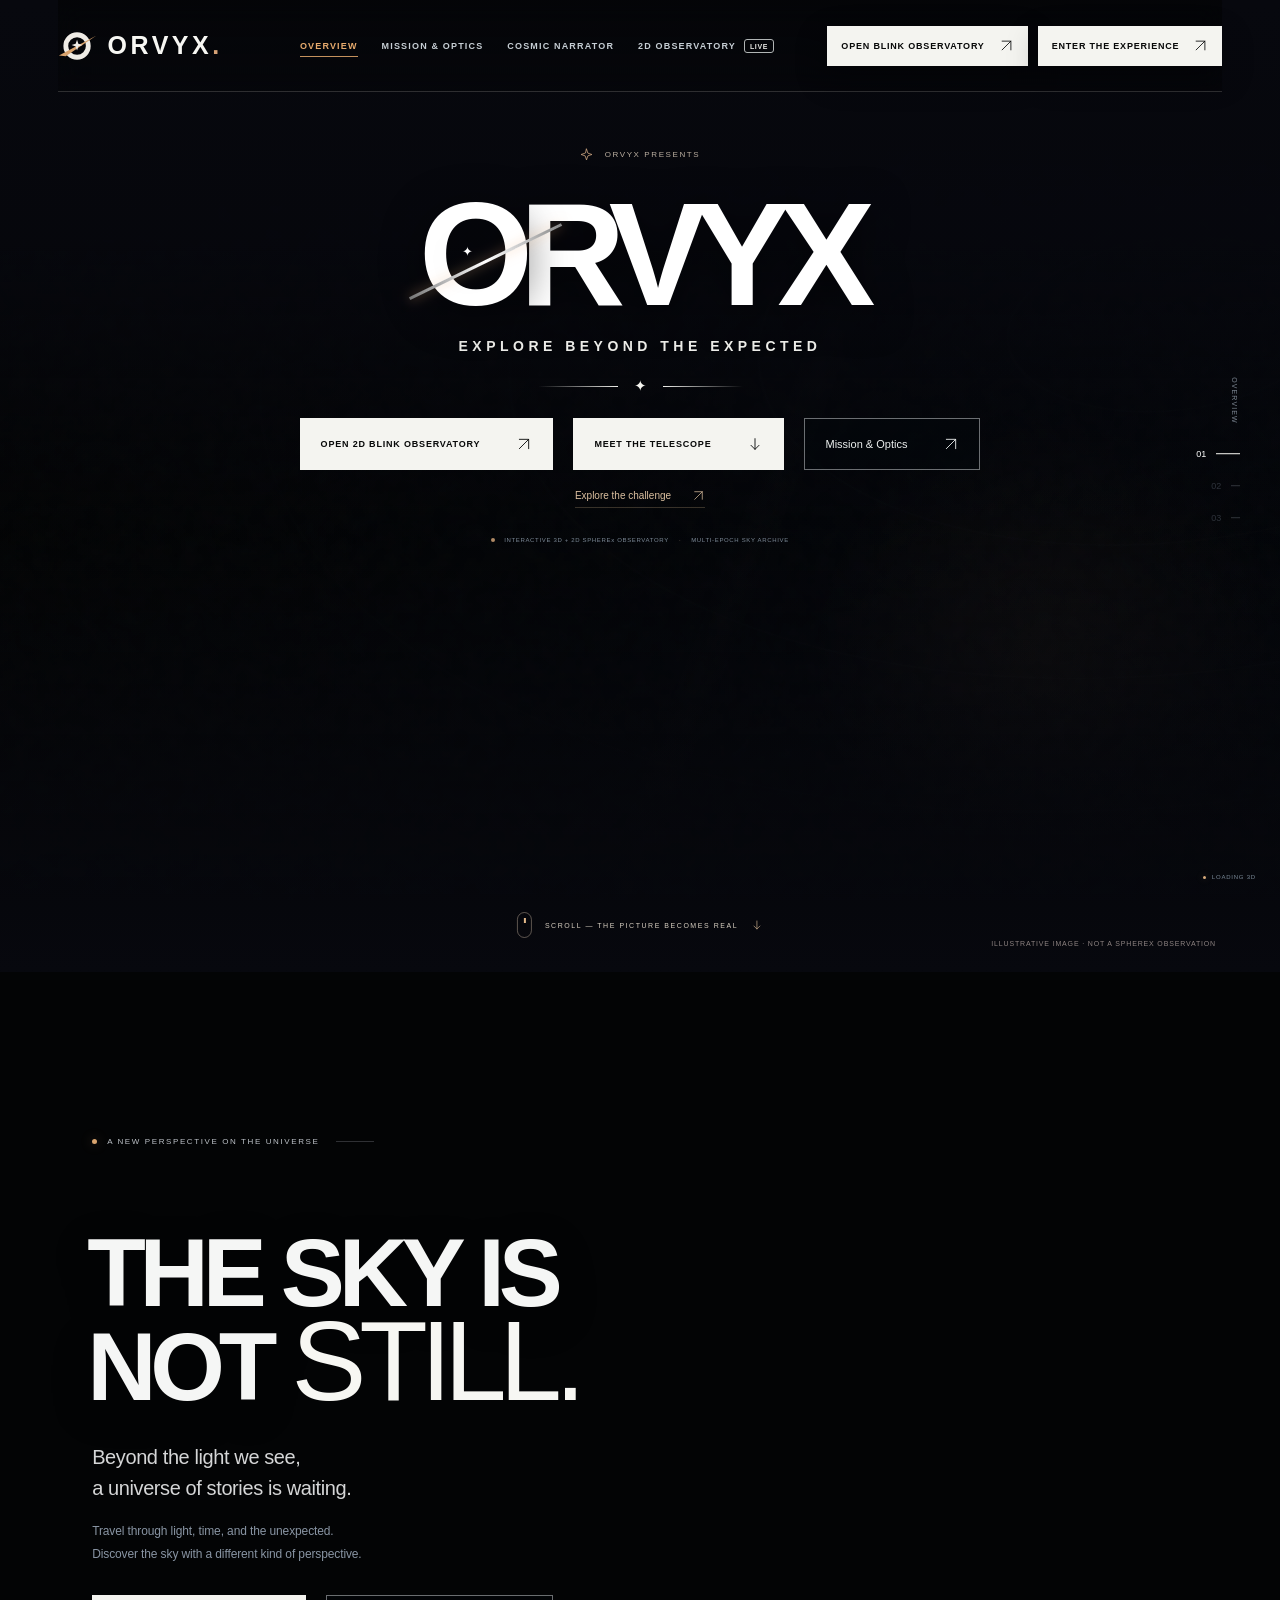
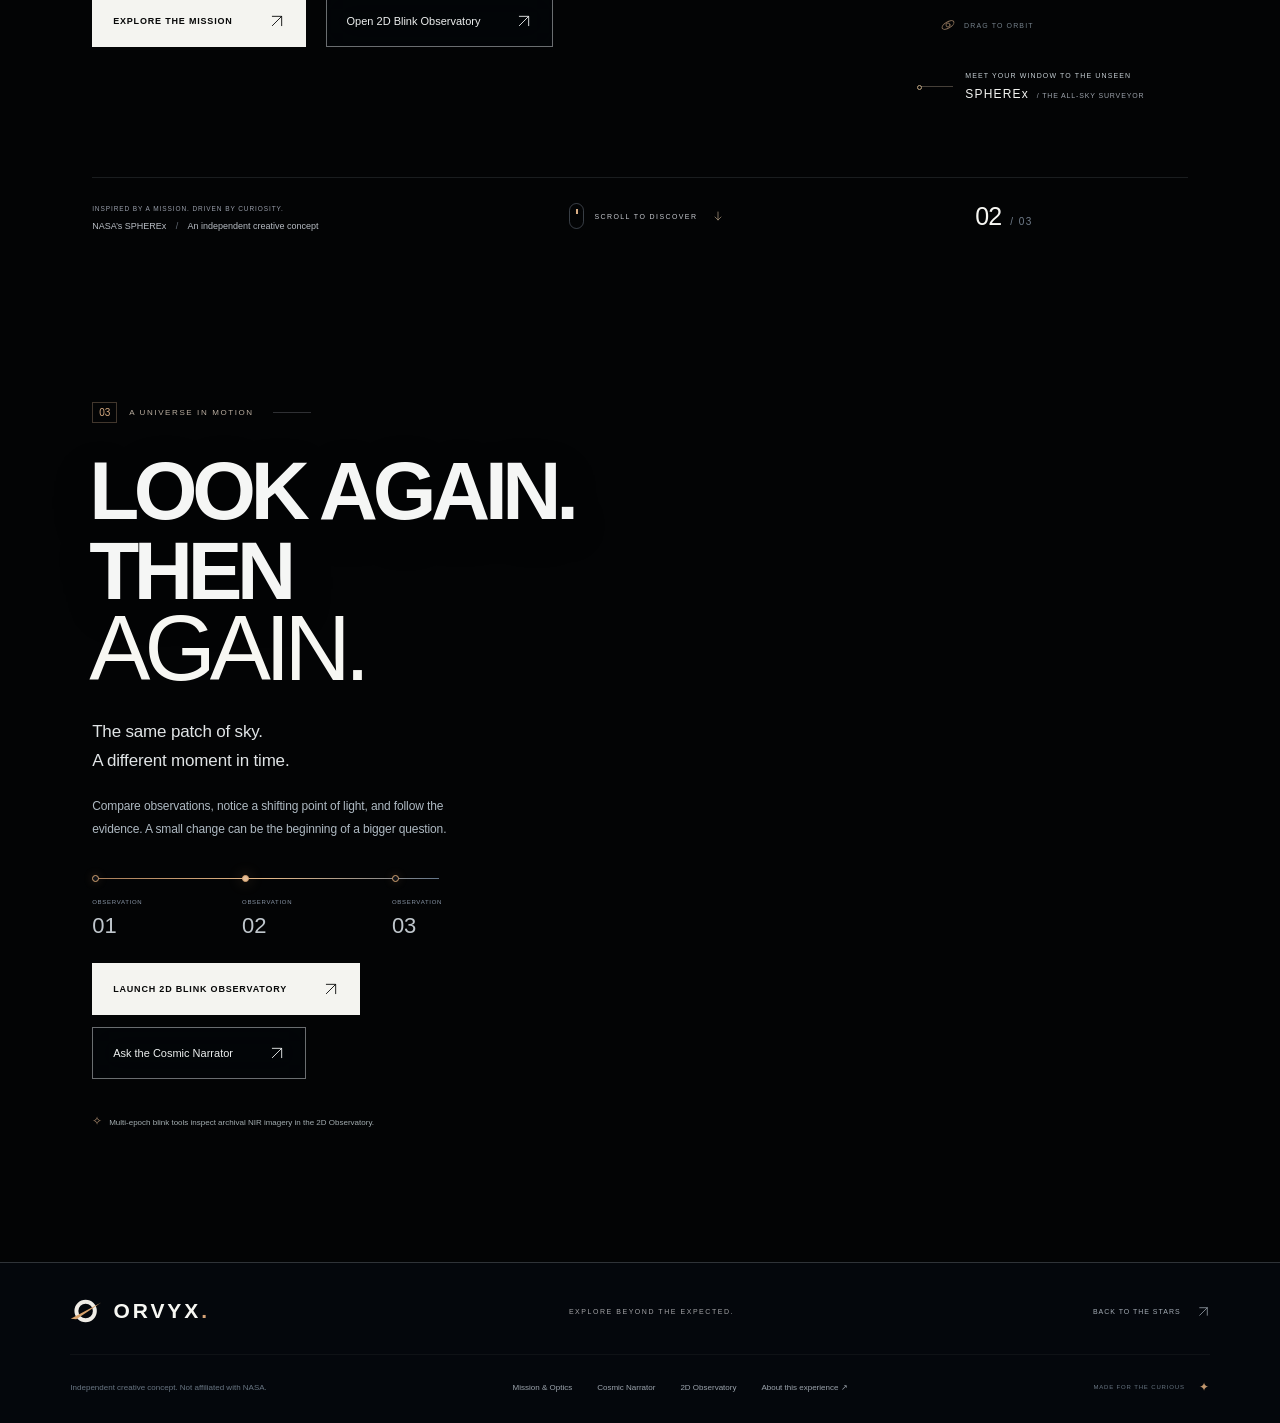
==== frontend/index.html @ e72b8c60 "chore(release): release v0.5.0 multi-page UI, clean telemetry polish, and docs" ====
<!DOCTYPE html>
<html lang="en">
<head>
  <meta charset="utf-8">
  <meta name="viewport" content="width=device-width,initial-scale=1">
  <meta name="theme-color" content="#05080d">
  <meta name="description" content="Explore the universe in near-infrared light with ORVYX, inspired by NASA's SPHEREx all-sky mission.">
  <title>ORVYX — Beyond the expected</title>
  <link rel="icon" href="assets/favicon.svg" type="image/svg+xml">
  <link rel="preload" href="assets/fonts/manrope.woff2" as="font" type="font/woff2" crossorigin>
  <link rel="preload" href="assets/fonts/instrument-serif-italic.woff2" as="font" type="font/woff2" crossorigin>
  <link rel="preload" href="assets/narrative-finale.webp" as="image">
  <link rel="preload" href="assets/orbital-noir.webp" as="image" media="(min-width:701px)">
  <link rel="preload" href="assets/orbital-noir-mobile.webp" as="image" media="(max-width:700px)">
  <link rel="stylesheet" href="style.css">
</head>
<body>
  <svg class="icon-library" xmlns="http://www.w3.org/2000/svg" aria-hidden="true"><defs>
    <symbol id="i-arrow" viewBox="0 0 24 24"><path d="M5 19 19 5M5 5h14v14"/></symbol>
    <symbol id="i-down" viewBox="0 0 24 24"><path d="M12 4v16m-6-6 6 6 6-6"/></symbol>
    <symbol id="i-spark" viewBox="0 0 24 24"><path d="m12 2 2.5 7.5L22 12l-7.5 2.5L12 22l-2.5-7.5L2 12l7.5-2.5Z"/></symbol>
    <symbol id="i-close" viewBox="0 0 24 24"><path d="m6 6 12 12M6 18 18 6"/></symbol>
    <symbol id="i-orbit" viewBox="0 0 24 24"><ellipse cx="12" cy="12" rx="10" ry="4.5" transform="rotate(-30 12 12)"/><circle cx="12" cy="12" r="3"/></symbol>
    <symbol id="i-menu" viewBox="0 0 24 24"><path d="M4 8h16M4 16h16"/></symbol>
  </defs></svg>
  <a class="skip-link" href="#main">Skip to content</a>
  <div class="scene-stage" aria-hidden="true"><canvas id="scene"></canvas><div class="safe-bloom" id="safeBloom"></div><div class="scene-shade"></div><div class="scene-grain"></div></div>
  <div class="reading-progress" aria-hidden="true"><span id="readingProgress"></span></div>

  <header class="site-header">
    <a href="index.html" class="brand" aria-label="ORVYX home"><svg class="brand-mark" width="39" height="32" viewBox="0 0 43 34" aria-hidden="true"><circle cx="21" cy="17" r="12.4" fill="none" stroke="currentColor" stroke-width="5.3"/><path d="M1 27.5 42 5.7 8.5 28.2Z" fill="#d9a36d"/><path d="m21 10 1.4 4.5L27 16l-4.6 1.5L21 22l-1.5-4.5L15 16l4.5-1.5Z" fill="currentColor"/></svg><span>ORVYX</span><span class="brand-period">.</span></a>
    <nav class="desktop-nav" aria-label="Main navigation">
      <a href="index.html" class="is-active" aria-current="page">Overview</a>
      <a href="mission.html">Mission &amp; Optics</a>
      <a href="narrator.html">Cosmic Narrator</a>
      <a href="explorer.html" id="navObservatoryLink">2D Observatory <span class="new-tag">LIVE</span></a>
    </nav>
    <div class="header-actions"><a class="header-launch" id="headerObservatoryBtn" href="explorer.html">Open Blink Observatory <svg class="icon"><use href="#i-arrow"/></svg></a><button class="header-launch" data-explorer>Enter the experience <svg class="icon"><use href="#i-arrow"/></svg></button><button class="menu-button icon-button" id="menuButton" aria-label="Open navigation" aria-expanded="false" aria-controls="mobileNav"><svg class="icon"><use href="#i-menu"/></svg></button></div>
  </header>
  <nav class="mobile-nav" id="mobileNav" aria-label="Mobile navigation" hidden>
    <a href="index.html" class="is-active" aria-current="page">Overview <span>01</span></a>
    <a href="mission.html">Mission &amp; Optics <span>02</span></a>
    <a href="narrator.html">Cosmic Narrator <span>03</span></a>
    <a href="explorer.html">2D Blink Observatory <span>04</span></a>
  </nav>

  <aside class="chapter-nav" aria-label="Page sections"><span class="rail-title">OVERVIEW</span><a href="#top" class="chapter active" data-chapter-target="0" aria-label="Section 1: ORVYX" aria-current="step"><span>01</span><i></i></a><a href="#telescope" class="chapter" data-chapter-target="1" aria-label="Section 2: The telescope"><span>02</span><i></i></a><a href="#compare" class="chapter" data-chapter-target="3" aria-label="Section 3: A universe in motion"><span>03</span><i></i></a></aside>

  <main id="main">
    <section class="story-section closing-section finale-section intro-section" id="top" data-scene="0" aria-labelledby="introTitle">
      <div class="finale-image" aria-hidden="true"></div>
      <div class="story-copy closing-copy finale-copy intro-copy">
        <div class="eyebrow"><svg class="icon"><use href="#i-spark"/></svg> ORVYX PRESENTS</div>
        <h2 id="introTitle" class="finale-logo"><span class="finale-o">O<span>✦</span></span>RVYX</h2>
        <p class="finale-tagline">EXPLORE BEYOND THE EXPECTED</p>
        <div class="finale-divider"><i></i><span>✦</span><i></i></div>
        <div class="closing-actions"><a class="button button-light" id="introObservatoryBtn" href="explorer.html">Open 2D Blink Observatory <svg class="icon"><use href="#i-arrow"/></svg></a><a class="button button-light" href="#telescope">Meet the telescope <svg class="icon"><use href="#i-down"/></svg></a><a class="button button-ghost" href="mission.html">Mission &amp; Optics <svg class="icon"><use href="#i-arrow"/></svg></a><a class="inline-link" href="https://www.spaceappschallenge.org/2026/challenges/planet-x-and-spherex/" target="_blank" rel="noopener">Explore the challenge <svg class="icon"><use href="#i-arrow"/></svg></a></div>
        <div class="concept-label"><i></i> INTERACTIVE 3D + 2D SPHEREx OBSERVATORY <span>·</span> MULTI-EPOCH SKY ARCHIVE</div>
      </div>
      <a class="intro-scroll" href="#telescope" aria-label="Scroll to transition into the 3D telescope"><span class="scroll-track"><i></i></span><span>SCROLL — THE PICTURE BECOMES REAL</span><svg class="icon"><use href="#i-down"/></svg></a>
      <div class="finale-credit">ILLUSTRATIVE IMAGE · NOT A SPHEREX OBSERVATION</div>
    </section>

    <section class="story-section hero" id="telescope" data-scene="1" aria-labelledby="heroTitle">
      <div class="hero-topline"><span class="status-dot"></span><span>A NEW PERSPECTIVE ON THE UNIVERSE</span><span class="eyebrow-line"></span></div>
      <div class="story-copy hero-copy">
        <h1 id="heroTitle">The sky is<br>not <em>still.</em></h1>
        <p class="hero-description">Beyond the light we see,<br class="desktop-break"> a universe of stories is waiting.</p>
        <p class="hero-support">Travel through light, time, and the unexpected.<br>Discover the sky with a different kind of perspective.</p>
        <div class="hero-actions"><a href="mission.html" class="button button-light">Explore the mission <svg class="icon"><use href="#i-arrow"/></svg></a><a href="explorer.html" class="button button-ghost" id="heroObservatoryBtn">Open 2D Blink Observatory <svg class="icon"><use href="#i-arrow"/></svg></a></div>
      </div>
      <div class="object-hitbox" id="objectInteraction" role="group" aria-label="Interactive 3D SPHEREx telescope. Drag to rotate."><button class="orbit-hint" id="orbitButton" aria-label="Rotate the telescope"><svg class="icon"><use href="#i-orbit"/></svg><span>DRAG TO ORBIT</span></button></div>
      <div class="object-caption"><span class="caption-tick"></span><div><span class="tiny-label">MEET YOUR WINDOW TO THE UNSEEN</span><strong>SPHEREx<span> / THE ALL-SKY SURVEYOR</span></strong></div></div>
      <div class="hero-bottom"><div class="mission-credit"><span class="tiny-label">INSPIRED BY A MISSION. DRIVEN BY CURIOSITY.</span><span>NASA’s SPHEREx <span class="credit-separator">/</span> An independent creative concept</span></div><a class="scroll-cue" href="#compare"><span class="scroll-track"><i></i></span><span>SCROLL TO DISCOVER</span><svg class="icon"><use href="#i-down"/></svg></a><span class="hero-index"><b>02</b><span>/ 03</span></span></div>
    </section>

    <section class="story-section compare-section" id="compare" data-scene="3" aria-labelledby="compareTitle">
      <div class="story-copy reveal"><div class="eyebrow"><span class="section-number">03</span> A UNIVERSE IN MOTION <span class="eyebrow-line"></span></div><h2 id="compareTitle">Look again.<br>Then <em>again.</em></h2><p>The same patch of sky.<br>A different moment in time.</p><p class="secondary-copy">Compare observations, notice a shifting point of light, and follow the evidence. A small change can be the beginning of a bigger question.</p><div class="observation-timeline"><span class="timeline-track"></span><div><i></i><span>OBSERVATION</span><strong>01</strong></div><div><i></i><span>OBSERVATION</span><strong>02</strong></div><div><i></i><span>OBSERVATION</span><strong>03</strong></div></div><div class="subpage-actions"><a href="explorer.html" class="button button-light" id="compareObservatoryBtn">Launch 2D Blink Observatory <svg class="icon"><use href="#i-arrow"/></svg></a><a href="narrator.html" class="button button-ghost">Ask the Cosmic Narrator <svg class="icon"><use href="#i-arrow"/></svg></a></div><div class="science-note"><span>✧</span> Multi-epoch blink tools inspect archival NIR imagery in the 2D Observatory.</div></div>
    </section>
  </main>

  <footer class="site-footer"><div class="footer-top"><a class="brand" href="index.html" aria-label="ORVYX home"><svg class="brand-mark" width="39" height="32" viewBox="0 0 43 34" aria-hidden="true"><circle cx="21" cy="17" r="12.4" fill="none" stroke="currentColor" stroke-width="5.3"/><path d="M1 27.5 42 5.7 8.5 28.2Z" fill="#d9a36d"/></svg><span>ORVYX</span><span class="brand-period">.</span></a><span class="footer-tagline">EXPLORE BEYOND THE EXPECTED.</span><a class="back-top" href="#top">BACK TO THE STARS <svg class="icon"><use href="#i-arrow"/></svg></a></div><div class="footer-bottom"><span>Independent creative concept. Not affiliated with NASA.</span><div><a href="mission.html">Mission &amp; Optics</a><a href="narrator.html">Cosmic Narrator</a><a href="explorer.html">2D Observatory</a><button id="creditsButton">About this experience ↗</button></div><span>MADE FOR THE CURIOUS <span class="footer-star">✦</span></span></div></footer>

  <div class="visual-dock" id="visualDock"><span class="realtime-status"><i></i><span id="renderStatus">LOADING 3D</span></span></div>

  <dialog id="explorerDialog" class="experience-dialog"><button class="dialog-close icon-button" data-close-dialog aria-label="Close dialog"><svg class="icon"><use href="#i-close"/></svg></button><div class="dialog-orbit" aria-hidden="true"><svg class="icon"><use href="#i-orbit"/></svg></div><div class="eyebrow">LIVE SCIENTIFIC OBSERVATORY</div><h2>The next<br><em>perspective.</em></h2><p>Launch the ORVYX 2D SPHEREx Blink Observatory to inspect all five NASA challenge targets, stretch WiseView asinh radiometry, compare multi-epoch dipole difference frames, and query the Cosmic Narrator.</p><div class="dialog-note"><i></i> Interactive 2D SPHEREx Blink Workspace ready.</div><a class="button button-light" href="explorer.html">Open 2D Blink Observatory <svg class="icon"><use href="#i-arrow"/></svg></a><p><a class="inline-link" href="mission.html">Explore Mission &amp; Optics <svg class="icon"><use href="#i-arrow"/></svg></a></p><p><a class="inline-link" href="https://www.spaceappschallenge.org/2026/challenges/planet-x-and-spherex/" target="_blank" rel="noopener">Read the official challenge ↗</a></p></dialog>
  <dialog id="creditsDialog" class="experience-dialog credits-dialog"><button class="dialog-close icon-button" data-close-dialog aria-label="Close dialog"><svg class="icon"><use href="#i-close"/></svg></button><div class="eyebrow">BEHIND THE EXPERIENCE</div><h2>Wonder, with<br><em>perspective.</em></h2><p>A real-time Three.js scene using the supplied artistic SPHEREx model, physically based materials, soft contact shading, and a calibrated optical color grade.</p><p>The star field, planets, light ribbons, and narrator sculpture are illustrative. They are not scientific observations. The model is not an official NASA engineering asset.</p><a class="inline-link" href="https://irsa.ipac.caltech.edu/Missions/spherex.html" target="_blank" rel="noopener">Explore the actual mission <svg class="icon"><use href="#i-arrow"/></svg></a></dialog>
  <div class="sr-only" id="announcer" role="status" aria-live="polite"></div>
  <script type="importmap">{"imports":{"three":"./three.module.js","three/addons/":"./addons/"}}</script>
  <script src="app.js" defer></script>
  <script type="module" src="scene.js"></script>
</body>
</html>
---- frontend/style.css ----
@font-face{font-family:Manrope;src:url('assets/fonts/manrope.woff2') format('woff2');font-weight:400;font-style:normal;font-display:swap}@font-face{font-family:Manrope;src:url('assets/fonts/manrope-semibold.woff2') format('woff2');font-weight:600;font-style:normal;font-display:swap}@font-face{font-family:Manrope;src:url('assets/fonts/manrope-bold.woff2') format('woff2');font-weight:800;font-style:normal;font-display:swap}@font-face{font-family:'DM Sans';src:url('assets/fonts/dm-sans.woff2') format('woff2');font-weight:400;font-display:swap}@font-face{font-family:'DM Sans';src:url('assets/fonts/dm-sans-medium.woff2') format('woff2');font-weight:500 700;font-display:swap}@font-face{font-family:'Instrument Serif';src:url('assets/fonts/instrument-serif-italic.woff2') format('woff2');font-weight:400;font-style:italic;font-display:swap}
:root{color-scheme:dark;--paper:#f0eee8;--muted:#a6abb5;--dim:#727c8a;--accent:#dfac79;--line:rgba(225,231,243,.14);--page-padding:7.2%;--scene-progress:0;--grain-opacity:.025}*{box-sizing:border-box}html{scroll-behavior:smooth;scroll-padding-top:25px}body{margin:0;background:#05080d;color:var(--paper);font-family:'DM Sans',sans-serif;font-size:15px;-webkit-font-smoothing:antialiased;overflow-x:hidden}button,a,input,select{-webkit-tap-highlight-color:transparent}a{color:inherit;text-decoration:none}button{font:inherit;color:inherit;cursor:pointer}button,input,select{font-family:inherit}button{border-radius:0}button:disabled{cursor:default}button:focus-visible,a:focus-visible,input:focus-visible,select:focus-visible{outline:2px solid var(--accent);outline-offset:5px}::selection{background:#8d624c;color:#fff}button:active{transform:translateY(1px)}[hidden]{display:none!important}.icon-library{position:absolute;width:0;height:0;overflow:hidden}.icon{width:19px;height:19px;fill:none;stroke:currentColor;stroke-width:1.35;stroke-linecap:round;stroke-linejoin:round;flex-shrink:0}.sr-only{position:absolute!important;width:1px;height:1px;padding:0;margin:-1px;overflow:hidden;clip:rect(0,0,0,0);white-space:nowrap;border:0}.skip-link{position:fixed;top:-70px;left:24px;padding:12px 18px;background:var(--paper);color:#080b10;z-index:100}.skip-link:focus{top:15px}.icon-button{display:grid;place-items:center;width:34px;height:34px;border:0;background:transparent;color:#bbc0c9;transition:color .2s,background .2s}.icon-button:hover{color:var(--paper);background:#ffffff0a}
/* The entire world is real-time 3D; finishing lives in the WebGL pipeline. */
.scene-stage{position:fixed;inset:0;z-index:0;background:#05080d url('assets/deep-field.webp') center/cover no-repeat;pointer-events:none;overflow:hidden}.scene-stage canvas{display:block;width:100%;height:100%;opacity:0;transition:opacity 1s}.scene-ready .scene-stage canvas{opacity:1}.scene-shade{position:absolute;inset:0;background:linear-gradient(90deg,rgba(4,7,12,.89),rgba(4,7,12,.53) 32%,rgba(4,7,12,.04) 57%,transparent 78%),linear-gradient(0deg,rgba(4,7,12,.66),transparent 19%,transparent 80%,rgba(4,7,12,.36));pointer-events:none;opacity:calc(1 - var(--scene-progress)*.04)}.scene-grain{position:absolute;inset:-100%;opacity:var(--grain-opacity);background-image:url("data:image/svg+xml,%3Csvg viewBox='0 0 180 180' xmlns='http://www.w3.org/2000/svg'%3E%3Cfilter id='noise'%3E%3CfeTurbulence type='fractalNoise' baseFrequency='.9' numOctaves='3' stitchTiles='stitch'/%3E%3C/filter%3E%3Cpath fill='%23fff' filter='url(%23noise)' opacity='.8' d='M0 0h180v180H0z'/%3E%3C/svg%3E");pointer-events:none}.scene-ready .scene-grain{opacity:0}.reading-progress{position:fixed;top:0;left:0;width:100%;height:2px;z-index:40;background:transparent;pointer-events:none}.reading-progress span{height:100%;width:100%;display:block;transform:scaleX(0);transform-origin:left;background:linear-gradient(90deg,#9f6b49,#e5b47c);transition:transform .1s linear}
.site-header{position:absolute;top:0;left:4.5%;right:4.5%;height:104px;z-index:12;display:flex;align-items:center;justify-content:space-between;border-bottom:1px solid var(--line)}.brand{display:inline-flex;align-items:center;font:800 25px Manrope,sans-serif;letter-spacing:.11em;gap:11px}.brand-mark{color:#efece6;flex-shrink:0}.brand-period{color:#d6a276;margin-left:-11px}.desktop-nav{display:flex;align-items:center;gap:34px;margin-left:42px}.desktop-nav>a{font-size:11px;color:#babfc7;transition:color .2s;display:flex;align-items:center;gap:8px}.desktop-nav>a:hover{color:var(--paper)}.new-tag{font-size:7px;letter-spacing:.09em;padding:3px 5px 2px;color:#d7b38c;border:1px solid #d7b38c42;border-radius:3px}.header-actions{display:flex;align-items:center;gap:15px}.header-launch{height:40px;background:#b7bfd105;border:1px solid #e0e2eb45;padding:0 15px;display:flex;align-items:center;gap:27px;font-size:10px;color:#e0e2e4;transition:background .2s,border-color .2s}.header-launch .icon{width:15px;height:15px}.header-launch:hover{background:#ffffff0e;border-color:#dfac7977}.menu-button{display:none}.mobile-nav{position:absolute;z-index:11;top:85px;left:5%;right:5%;background:#0a101af8;backdrop-filter:blur(24px);padding:18px 24px;border:1px solid var(--line)}.mobile-nav>a{display:flex;justify-content:space-between;padding:19px 0;font-size:15px;border-bottom:1px solid var(--line)}.mobile-nav>a:last-child{border:0}.mobile-nav>a>span{color:#a67c5a;font-size:10px}
.chapter-nav{position:fixed;z-index:9;top:50%;right:3.1%;transform:translateY(-50%);display:flex;align-items:flex-end;flex-direction:column;gap:22px}.rail-title{writing-mode:vertical-rl;font-size:7px;letter-spacing:.24em;color:#7d8793;margin-right:2px;margin-bottom:3px}.chapter{display:flex;align-items:center;gap:10px;font:400 9px Manrope,sans-serif;color:#8390a154;transition:color .3s}.chapter>i{display:block;width:9px;height:1px;background:#a5acb949;transition:width .4s,background .4s}.chapter.active{color:#ead4bc}.chapter.active>i{width:24px;background:#e0ad7d;box-shadow:0 0 10px #dfa46d33}.chapter:hover{color:#f2e8dc}.chapter:hover>i{background:#e0ad7d}
main,.site-footer{position:relative;z-index:1}main{pointer-events:none}.story-section{min-height:110svh;padding:120px var(--page-padding);display:flex;align-items:center;position:relative;pointer-events:none;isolation:isolate}.story-copy{position:relative;width:min(490px,44%);z-index:2;pointer-events:auto}.hero{min-height:100svh;padding-top:170px;padding-bottom:158px;align-items:center}.hero-copy{width:min(640px,50%);padding-top:17px}.hero-topline{position:absolute;top:calc(104px + 6.8vh);left:var(--page-padding);display:flex;align-items:center;gap:10px;font-size:8px;letter-spacing:.2em;color:#bdc2c8}.status-dot{height:5px;width:5px;background:#d9a46e;border-radius:50%;box-shadow:0 0 12px #dfa67866}.eyebrow-line{width:38px;height:1px;background:#a2a7b147;display:inline-block;margin-left:7px}.hero h1{font:400 clamp(86px,8.7vw,136px)/.99 Manrope,sans-serif;letter-spacing:-.075em;margin:0 0 28px -5px;color:#f1f0ed;font-feature-settings:'ss01' on}.hero h1 em{font-size:1.17em;line-height:.72;letter-spacing:-.04em;padding-right:8px}em{font-family:'Instrument Serif',Georgia,serif;font-weight:400;color:#debf9d;letter-spacing:-.035em}.hero-description{font-size:20px;line-height:1.55;color:#d5d6d7;letter-spacing:-.02em;margin:0 0 16px}.hero-support{font-size:12px;line-height:1.85;color:#8995a4;margin:0}.hero-actions{display:flex;align-items:center;gap:26px;margin-top:30px}.button{min-height:52px;display:inline-flex;align-items:center;justify-content:space-between;gap:36px;padding:0 20px;border:1px solid transparent;font-size:11px;font-weight:500;transition:background .25s,border-color .25s,box-shadow .25s;white-space:nowrap}.button-light{background:#e9e6de;color:#131822;border-color:#e9e6de}.button-light:hover{background:#f7d2aa;border-color:#f7d2aa;box-shadow:0 5px 30px #b8744030}.button .icon{width:16px;height:16px}.text-button{display:inline-flex;align-items:center;gap:9px;font-size:10px;color:#abb2bc;background:transparent;border:0;padding:7px 0}.text-button:hover{color:#efcfac}.mini-orbit{width:27px;height:27px;display:grid;place-items:center;border:1px solid #adb8cc40;border-radius:50%}.mini-orbit .icon{width:12px;height:12px}.object-hitbox{position:absolute;top:22%;left:53%;right:10%;height:50%;pointer-events:auto;cursor:grab;touch-action:pan-y;z-index:1}.object-hitbox.dragging{cursor:grabbing}.orbit-hint{position:absolute;bottom:-21px;right:25%;display:flex;gap:8px;align-items:center;justify-content:center;border:0;background:none;color:#9cabb8;font-size:7px;letter-spacing:.16em;opacity:.75;transition:opacity .2s;padding:8px 0}.orbit-hint .icon{width:16px;height:16px;color:#c09c7b}.object-hitbox:hover .orbit-hint{opacity:1}.object-caption{position:absolute;right:10.6%;bottom:19%;display:flex;gap:12px;align-items:center;pointer-events:none}.caption-tick{width:32px;height:1px;background:#ad9c8866;position:relative}.caption-tick:before{content:'';position:absolute;width:3px;height:3px;border:1px solid #c0a784;border-radius:50%;left:-4px;top:-1px}.object-caption>div{display:flex;flex-direction:column;gap:8px}.tiny-label{font-size:7px;letter-spacing:.17em;color:#a9adb2}.object-caption strong{font:400 12px Manrope,sans-serif;letter-spacing:.1em;color:#e7dfd3}.object-caption strong>span{font:400 7px 'DM Sans',sans-serif;letter-spacing:.12em;color:#9da3ac;margin-left:5px}.hero-bottom{position:absolute;bottom:41px;left:var(--page-padding);right:var(--page-padding);display:flex;align-items:flex-end;justify-content:space-between;border-top:1px solid #c0cad520;padding-top:24px;gap:24px;pointer-events:auto}.mission-credit{display:flex;flex-direction:column;gap:9px}.mission-credit>.tiny-label{font-size:6.5px;letter-spacing:.14em;color:#989eaa}.mission-credit>span:last-child{font-size:9px;color:#b7bcc3}.credit-separator{color:#656c76;margin:0 7px}.scroll-cue{display:flex;align-items:center;gap:10px;font-size:7px;letter-spacing:.2em;color:#c6c9cf;padding-bottom:2px}.scroll-cue>.icon{width:12px;height:12px;margin-left:5px;color:#b9a489}.scroll-track{height:26px;width:15px;border:1px solid #7e8a9a70;border-radius:10px;display:flex;justify-content:center;padding-top:5px}.scroll-track>i{width:2px;height:5px;background:#d8ad84;animation:scrollMark 2s ease-in-out infinite}.hero-index{display:flex;align-items:baseline;gap:9px}.hero-index>b{font:400 25px Manrope,sans-serif;letter-spacing:-.04em}.hero-index>span{font-size:10px;color:#727e8c;letter-spacing:.15em}
@keyframes scrollMark{0%{transform:translateY(0);opacity:0}25%{opacity:1}80%{transform:translateY(8px);opacity:0}100%{opacity:0}}.eyebrow{display:flex;align-items:center;gap:12px;font-size:8px;letter-spacing:.18em;color:#baaea0}.section-number{color:#d6aa80;font:400 10px Manrope,sans-serif;letter-spacing:0;border:1px solid #c1a07f55;padding:4px 6px}.story-section h2{font:400 clamp(58px,6.4vw,96px)/1.04 Manrope,sans-serif;letter-spacing:-.07em;margin:28px 0 26px -3px}.story-section h2 em{font-size:1.12em;line-height:.8;letter-spacing:-.035em}.story-copy>p{font-size:17px;line-height:1.7;color:#d3d5d8;max-width:410px;letter-spacing:-.01em;margin:0}.story-copy>p.secondary-copy{font-size:12px;line-height:1.9;color:#94a0ad;margin-top:19px;max-width:365px}.mission-stats{display:flex;gap:50px;margin:37px 0 28px;padding:0}.mission-stats>div{display:flex;flex-direction:column;gap:7px;padding-left:15px;border-left:1px solid #d3a87a7a}.mission-stats strong{font:400 34px Manrope,sans-serif;letter-spacing:-.04em}.mission-stats strong>span{font-size:18px;color:#6e7783;margin-left:9px}.mission-stats strong>small{font-size:14px;letter-spacing:0;color:#bfc2c5}.mission-stats>div>span{font-size:7px;letter-spacing:.14em;color:#8a98a7}.inline-link{font-size:10px;display:inline-flex;align-items:center;gap:21px;color:#dcc0a0;padding:5px 0;border-bottom:1px solid #a38a6d55;transition:color .2s,border-color .2s}.inline-link .icon{width:13px;height:13px}.inline-link:hover{color:#ffe0bb;border-color:#d6b38e}.science-note{font-size:8px;line-height:1.7;color:#788694;display:flex;align-items:baseline;gap:7px;max-width:350px;margin-top:32px}.science-note>span{font-size:12px;color:#b19173;flex-shrink:0}.copy-right{margin-left:auto;margin-right:3%;width:min(465px,41%)}.light-section .story-copy:before{content:'';position:absolute;inset:-90px -60px;background:radial-gradient(ellipse,#050910b5,transparent 70%);z-index:-1}.spectrum{margin-top:35px;max-width:355px}.spectrum-labels{display:flex;justify-content:space-between;color:#c0b5b3;font-size:7px;letter-spacing:.15em}.spectrum-bar{height:3px;margin:15px 0 12px;background:linear-gradient(90deg,#496cc0,#8a7fc2,#b58aa8,#df9f73);box-shadow:0 0 18px #d29a8335;position:relative}.spectrum-bar:after{content:'';position:absolute;left:42%;top:-5px;height:13px;width:1px;background:#e9dfd96b}.spectrum-bar>i{width:5px;height:5px;border-radius:50%;background:#e9b991;position:absolute;right:0;top:-1px;box-shadow:0 0 14px #e5b67a88}.spectrum-markers{display:flex;justify-content:space-between;color:#6f7d8b;font-size:6px;letter-spacing:.1em;gap:10px}.spectrum-markers>span:last-child{display:flex;align-items:center;gap:7px}.spectrum-markers .icon{width:9px;height:9px}.observation-timeline{position:relative;max-width:350px;display:flex;justify-content:space-between;gap:20px;margin-top:35px}.timeline-track{position:absolute;left:3px;right:3px;height:1px;top:3px;background:linear-gradient(90deg,#a67c58,#e4b888,#64768a)}.observation-timeline>div{display:flex;flex-direction:column;gap:8px;position:relative}.observation-timeline i{display:block;width:7px;height:7px;border-radius:50%;border:1px solid #d5a471;background:#111419;margin-bottom:9px;box-shadow:0 0 10px #e7ae7338}.observation-timeline>div:nth-child(3)>i{background:#e4be98;box-shadow:0 0 14px #e7ae7360}.observation-timeline>div>span{font-size:6px;letter-spacing:.12em;color:#8a97a8}.observation-timeline strong{font:400 22px Manrope,sans-serif;color:#bfc6cc}.narrator-values{display:flex;gap:26px;margin:25px 0 27px}.narrator-values>span{display:flex;align-items:center;gap:7px;color:#a6a5ac;font-size:7px;letter-spacing:.14em}.narrator-values i{width:4px;height:4px;background:#cca785;border-radius:50%;box-shadow:0 0 11px #dfac7766}.button-outline{background:#c7b1a205;border-color:#c7b1a242;color:#d4c3af;min-height:48px;gap:40px}.button-outline:hover{background:#c7b1a213;border-color:#d9aa7f80}.narrator-demo{padding:21px 23px;margin-top:20px;max-width:400px;background:linear-gradient(140deg,#19202bdf,#151522ee);border:1px solid #b9b2ab38;box-shadow:0 15px 45px #0003;backdrop-filter:blur(20px)}.demo-label{font-size:8px;letter-spacing:.13em;color:#d1bda7;display:flex;align-items:center;gap:8px}.demo-label .icon{width:13px;height:13px}.demo-label>span{margin-left:auto;color:#8d98a5;font-size:6px;border:1px solid #9eacbc40;padding:3px 5px}.narrator-demo>p{font:italic 22px/1.4 'Instrument Serif',Georgia,serif;color:#e2d9cf;margin:15px 0}.narrator-demo>.inline-link{font-size:9px}.narrator-demo>small{display:block;font-size:7px;color:#858d9b;line-height:1.6;margin-top:14px}.narrator-section.demo-open{min-height:125svh}.narrator-section .science-note{max-width:360px}.closing-section{min-height:108svh;justify-content:center;text-align:center;overflow:hidden}.closing-copy{width:min(760px,85%);padding-top:110px}.closing-copy>.eyebrow{justify-content:center;font-size:8px}.closing-copy>.eyebrow .icon{width:13px;height:13px;color:#deb48c}.closing-copy>h2{font-size:clamp(72px,7.5vw,112px);margin-top:30px;margin-bottom:28px}.closing-copy>p{margin:0 auto;color:#bdc4cc;font-size:16px;line-height:1.8}.closing-actions{margin-top:33px;display:flex;align-items:center;justify-content:center;gap:26px}.closing-actions>.inline-link{font-size:10px}.concept-label{display:flex;justify-content:center;align-items:center;gap:9px;color:#7e8b99;font-size:6px;letter-spacing:.11em;margin-top:29px}.concept-label>i{width:4px;height:4px;background:#b08a65;border-radius:50%}.concept-label>span{color:#80715d;margin:0 1px}.closing-halo{position:absolute;width:760px;height:760px;border-radius:50%;border:1px solid #c4a27912;left:50%;top:51%;transform:translate(-50%,-50%);pointer-events:none}.closing-halo:before,.closing-halo:after{content:'';position:absolute;inset:27px;border:1px solid #c4a27908;border-radius:50%}.closing-halo:after{inset:65px;border-color:#c4a2790b}
.site-footer{padding:35px 5.5% 29px;background:#05080ded;border-top:1px solid var(--line)}.footer-top{display:flex;justify-content:space-between;align-items:center;gap:30px;border-bottom:1px solid #ffffff0b;padding-bottom:30px}.site-footer .brand{font-size:21px}.site-footer .brand-mark{width:32px;height:26px}.footer-tagline{font-size:7px;letter-spacing:.22em;color:#a3a3a6}.back-top{display:flex;align-items:center;gap:16px;font-size:7px;letter-spacing:.14em;color:#a4acb5}.back-top .icon{width:13px;height:13px}.footer-bottom{display:flex;align-items:center;justify-content:space-between;gap:20px;margin-top:25px;color:#687582;font-size:8px}.footer-bottom>div{display:flex;align-items:center;gap:25px;color:#9ca4ad}.footer-bottom button{background:none;padding:0;border:0;font-size:8px;color:inherit}.footer-bottom a:hover,.footer-bottom button:hover{color:#e0bc95}.footer-bottom>span:last-child{font-size:6px;letter-spacing:.14em;display:flex;align-items:center;gap:14px}.footer-star{color:#c2976e;font-size:12px}
/* Discreet, real controls for a single carefully art-directed cinematic finish. */
.visual-dock{position:fixed;right:24px;bottom:20px;z-index:25;display:flex;align-items:center;gap:17px}.realtime-status{display:flex;align-items:center;gap:6px;color:#7b8b99;font-size:6px;letter-spacing:.13em}.realtime-status>i{width:3px;height:3px;background:#d9ac7b;border-radius:50%;box-shadow:0 0 7px #d9ac7b60}.visual-toggle{background:#0b111abf;backdrop-filter:blur(22px);border:1px solid #b9bdc32b;border-radius:5px;min-height:37px;display:flex;align-items:center;gap:9px;padding:0 12px;font-size:9px;color:#c3c9ce;box-shadow:0 5px 20px #0002;transition:border-color .25s,background .25s}.visual-toggle>.icon{width:13px;height:13px;color:#d4b28d}.visual-toggle:hover,.visual-toggle[aria-expanded="true"]{border-color:#bb9e7b77;background:#131b25ec}.look-status{font-size:6px;letter-spacing:.06em;color:#d1b38d;margin-left:6px;background:#d3b18412;border:1px solid #d3b18426;border-radius:3px;padding:3px 4px}.finish-disabled .look-status{color:#8191a3;border-color:#8997ab26;background:#8997ab12}.visual-panel{position:fixed;bottom:70px;right:24px;z-index:26;width:310px;padding:23px;background:linear-gradient(145deg,#121b27f5,#0c121bf9);backdrop-filter:blur(28px);border:1px solid #c0c5cf35;border-radius:8px;box-shadow:0 25px 100px #0009;animation:panelIn .2s ease-out}.panel-heading{display:flex;justify-content:space-between;align-items:center}.panel-heading>.icon-button{align-self:flex-start;width:24px;height:24px;margin:-5px -5px 0 0}.panel-heading>.icon-button .icon{width:15px;height:15px}.panel-heading .tiny-label{font-size:6px;color:#9ba6b3;letter-spacing:.15em}.panel-heading h3{font:400 23px Manrope,sans-serif;letter-spacing:-.05em;margin:7px 0 0}.panel-heading h3>span{font-size:19px;color:#d1a276;margin-left:9px}.panel-intro{font-size:10px;color:#8d9aa9;line-height:1.5;margin:10px 0 18px}.look-preview{height:73px;position:relative;overflow:hidden;border:1px solid #d7aa7925;background:radial-gradient(ellipse at 27% 130%,#d69a5c70,transparent 48%),radial-gradient(ellipse at 88% 20%,#7f91bb40,transparent 50%),url('assets/deep-field.webp') center 65%/cover no-repeat;border-radius:3px;display:flex;align-items:end;padding:10px;justify-content:space-between}.look-preview>span{position:relative;font-size:6px;letter-spacing:.13em;color:#d9c6ad}.look-preview>.preview-badge{font-size:5px;border:1px solid #c3a17c66;padding:2px 4px;background:#0b122a60;color:#e2be94}.look-preview-orbit{position:absolute;left:32%;top:-30px;width:115px;height:115px;border:1px solid #d7b38055;border-radius:50%;transform:rotate(-25deg) scaleY(.32);box-shadow:0 0 13px #e5bb9322,inset 0 0 17px #e5bb9322}.setting-row{display:flex;align-items:center;justify-content:space-between;gap:15px;position:relative;padding:18px 0;border-bottom:1px solid #ffffff0a;cursor:pointer}.setting-row strong{font-size:10px;font-weight:400;color:#cdd0d5;display:block}.setting-row small{display:block;color:#76889a;font-size:8px;margin-top:4px}.switch-input{position:absolute;right:0;width:30px;height:18px;opacity:0;cursor:pointer;margin:0;z-index:2}.switch{height:15px;width:27px;border:1px solid #68778955;border-radius:20px;background:#57657922;position:relative;flex-shrink:0;transition:.2s}.switch:before{content:'';position:absolute;top:3px;left:3px;border-radius:50%;width:7px;height:7px;background:#6e7e90;transition:.2s}.switch-input:checked+.switch{background:#ccaa7a28;border-color:#c3a58177}.switch-input:checked+.switch:before{left:14px;background:#e0b88b;box-shadow:0 0 7px #dfa56830}.switch-input:focus-visible+.switch{outline:2px solid var(--accent);outline-offset:5px}.range-setting{padding-top:18px}.range-setting>div{display:flex;justify-content:space-between;align-items:center;font-size:9px;color:#b2bdc8;margin-bottom:11px}.range-setting output{font-size:8px;color:#b89c7e;font-variant-numeric:tabular-nums}.range-setting input{display:block;-webkit-appearance:none;appearance:none;width:100%;height:2px;background:linear-gradient(to right,#c3a17b 0%,#c3a17b var(--range-progress,35%),#344253 var(--range-progress,35%),#344253 100%);border-radius:3px;cursor:pointer;margin:0 0 8px;outline-offset:7px}.range-setting input::-webkit-slider-thumb{-webkit-appearance:none;width:8px;height:8px;background:#e2bf95;border-radius:50%;box-shadow:0 0 0 3px #dbb4860e}.range-setting input::-moz-range-thumb{width:8px;height:8px;background:#e2bf95;border-radius:50%;border:0}.setting-row.compact{padding:15px 0;font-size:9px;color:#aebbc8;cursor:default}.setting-row.compact:has(#qualitySelect){margin-top:8px}.setting-row select{border:1px solid #7c8a9d33;background:#101c2b;color:#bac5ce;padding:4px 7px;font-size:8px;max-width:100px;border-radius:3px;cursor:pointer}.panel-actions{display:flex;justify-content:space-between;align-items:center;gap:10px;margin-top:19px}.panel-actions button{font-size:8px;background:transparent;color:#adbdcd;border:1px solid #a5b5c52b;padding:8px 11px;border-radius:3px}.panel-actions button:hover{background:#b5c2d10b;border-color:#b9a07f66}.panel-actions #resetLook{border:0;padding:8px 0;color:#8d9bab;display:flex;align-items:center;gap:9px}.panel-actions #compareLook.comparing{color:#e5c09b;border-color:#dfb08488;background:#d9ae7811}.panel-footnote{font-size:7px;line-height:1.6;color:#64778b;margin:16px 0 0;max-width:210px}.finish-disabled .look-preview{filter:saturate(.7);opacity:.75}.range-setting.disabled{opacity:.35;pointer-events:none}@keyframes panelIn{from{opacity:0;transform:translateY(8px)}to{opacity:1;transform:translateY(0)}}
.experience-dialog{background:radial-gradient(ellipse at 80% 0,#1c2735,#0d131c 70%);border:1px solid #c4c2bb42;color:var(--paper);padding:45px;max-width:525px;width:calc(100% - 40px);box-shadow:0 40px 200px #000c;overflow:visible}.experience-dialog::backdrop{background:#02060ce6;backdrop-filter:blur(12px)}.dialog-close{position:absolute;top:13px;right:13px}.dialog-orbit{margin-bottom:26px;color:#cfaa80}.dialog-orbit .icon{width:40px;height:40px;stroke-width:.7}.experience-dialog .eyebrow{font-size:7px;color:#bba083}.experience-dialog h2{font:400 56px/1.05 Manrope,sans-serif;letter-spacing:-.06em;margin:24px 0}.experience-dialog h2 em{font-size:1.1em}.experience-dialog p{color:#99a7b7;font-size:12px;line-height:1.9;margin:0 0 15px}.dialog-note{font-size:8px;line-height:1.6;color:#c2aa8f;display:flex;gap:8px;align-items:baseline;padding:14px 0 24px}.dialog-note>i{width:4px;height:4px;border-radius:50%;background:#d7ac7c;flex-shrink:0}.experience-dialog .button{font-size:10px;min-height:46px}.credits-dialog .inline-link{margin-top:12px}.js .reveal{opacity:.2;transform:translateY(24px);transition:opacity .8s ease,transform .8s ease}.js .reveal.is-visible{opacity:1;transform:none}
.hero-copy>p.hero-description{font-size:20px;line-height:1.55;color:#d5d6d7;letter-spacing:-.02em;margin:0 0 16px}.hero-copy>p.hero-support{font-size:12px;line-height:1.85;color:#8995a4;margin:0}body[data-chapter="2"] .scene-shade{background:linear-gradient(270deg,#04070ce6,#04070c88 31%,transparent 66%),linear-gradient(0deg,#04070c88,transparent 20%,transparent 80%,#04070c44)}
@media(min-width:1600px){:root{--page-padding:9%}.hero-copy{width:650px}.hero h1{font-size:140px}.story-copy{max-width:520px}.hero-copy{max-width:650px}.story-section h2{font-size:102px}.hero .hero-description{font-size:22px}.hero .hero-support{font-size:13px}.hero-actions{margin-top:36px}.object-caption{right:15%;bottom:21%}.scene-shade{background:linear-gradient(90deg,#04070ce8,#04070c80 35%,transparent 68%),linear-gradient(0deg,#04070caa,transparent 19%,transparent 80%,#04070c55)}}
@media(max-width:1180px){:root{--page-padding:6.5%}.desktop-nav{gap:22px;margin-left:0}.desktop-nav>a{font-size:10px}.site-header{left:5%;right:5%}.brand{font-size:23px}.hero h1{font-size:clamp(80px,9.8vw,117px)}.hero-copy{width:53%}.hero-description{font-size:18px}.hero-actions{gap:17px}.hero-support{font-size:11px}.text-button{font-size:9px}.button{gap:24px;padding:0 16px}.object-caption{right:9%;bottom:21%}.object-caption strong>span{display:block;margin:6px 0 0;font-size:6px}.object-caption .tiny-label{font-size:6px}.hero-bottom{bottom:54px}.mission-credit>.tiny-label{font-size:6px}.mission-credit>span:last-child{font-size:8px}.scroll-cue{font-size:6px;gap:8px}.realtime-status{display:none}.footer-bottom>span:last-child{display:none}.hero-index{display:none}}
@media(max-width:900px){.desktop-nav{gap:17px}.desktop-nav>a{font-size:9px}.desktop-nav .new-tag{display:none}.header-launch{gap:15px;font-size:9px}.site-header{height:90px}.brand{font-size:21px;gap:8px}.brand-period{margin-left:-8px}.brand-mark{width:34px}.hero{padding-top:150px;padding-bottom:160px}.hero h1{font-size:90px}.hero-topline{top:calc(90px + 6vh);font-size:7px}.hero-description{font-size:17px}.hero-support{font-size:10px}.hero-actions{align-items:flex-start;flex-direction:column;gap:17px}.hero .text-button{margin-left:4px}.story-copy{width:48%}.hero-copy{width:53%}.story-section h2{font-size:65px}.story-copy>p{font-size:15px}.story-copy>p.secondary-copy{font-size:11px}.copy-right{width:45%;margin-right:1%}.mission-stats{gap:29px}.mission-stats strong{font-size:29px}.mission-stats>div>span{font-size:6px}.hero-bottom{bottom:58px;gap:12px}.mission-credit>.tiny-label{font-size:5.5px;letter-spacing:.07em}.mission-credit>span:last-child{font-size:7px}.scroll-cue{font-size:5px;letter-spacing:.1em}.object-caption{right:8%;bottom:25%}.object-caption .tiny-label{max-width:130px;line-height:1.7;letter-spacing:.1em}.orbit-hint{right:15%;bottom:3%}.object-hitbox{top:25%;height:47%}.chapter-nav{right:2.4%}.chapter-nav .rail-title{font-size:6px}.chapter{font-size:7px;gap:6px}.chapter.active>i{width:17px}.hero-bottom .hero-index{display:none}.closing-copy{width:85%}.closing-copy>h2{font-size:90px}.footer-tagline{font-size:6px;letter-spacing:.1em}.footer-bottom>div{gap:15px}.footer-bottom{font-size:7px}.footer-bottom button{font-size:7px}.visual-dock{bottom:14px;right:17px}.visual-panel{right:17px;bottom:62px}}
@media(max-width:700px){:root{--page-padding:7%}.desktop-nav{display:none}.site-header{left:6%;right:6%;height:82px}.header-launch{height:34px;gap:14px;font-size:8px;padding:0 11px}.header-launch>.icon{width:12px;height:12px}.header-actions{gap:9px}.menu-button{display:grid;width:25px;height:30px}.menu-button>.icon{width:21px}.chapter-nav{display:none}.brand{font-size:21px;gap:7px}.brand-mark{width:32px}.brand-period{margin-left:-7px}.story-section{min-height:110svh;align-items:flex-end;padding:100px var(--page-padding) 90px}.hero{min-height:990px;min-height:max(920px,118svh);align-items:flex-end;padding-top:370px;padding-bottom:175px}.hero-copy{width:100%;padding:0;max-width:430px}.hero-topline{top:112px;font-size:6px;gap:8px;letter-spacing:.16em}.hero-topline>.eyebrow-line{width:23px}.hero h1{font-size:clamp(82px,17vw,106px);line-height:.98;margin:0 0 22px -3px;letter-spacing:-.065em}.hero h1 em{font-size:1.17em}.hero .hero-description{font-size:17px;line-height:1.55;margin:0 0 13px;color:#d2d4d8}.desktop-break{display:none}.hero .hero-support{font-size:10px;color:#8d9aa7;line-height:1.9}.hero-actions{flex-direction:row;align-items:center;gap:18px;margin-top:25px}.hero-actions>.text-button{margin:0;font-size:8px;max-width:114px;line-height:1.5;text-align:left;gap:8px}.hero-actions>.text-button .mini-orbit{flex-shrink:0;width:24px;height:24px}.button{font-size:10px;min-height:48px;gap:23px;padding:0 17px}.hero .button{gap:25px}.object-hitbox{top:160px;height:210px;left:34%;right:7%}.orbit-hint{bottom:5px;right:0;font-size:6px;gap:5px;opacity:.8}.orbit-hint>.icon{width:13px;height:13px}.object-caption{top:231px;bottom:auto;left:7%;right:auto;max-width:107px;display:block}.caption-tick{display:block;width:21px;margin-bottom:10px}.object-caption .tiny-label{font-size:5px;line-height:1.8;letter-spacing:.13em;max-width:105px}.object-caption strong{font-size:10px;letter-spacing:.06em}.object-caption strong>span{font-size:5px;line-height:1.7;max-width:95px}.hero-bottom{left:7%;right:7%;bottom:65px;display:flex;align-items:center;padding-top:21px;gap:15px}.mission-credit{gap:8px;max-width:200px}.mission-credit>.tiny-label{font-size:5px;line-height:1.7;letter-spacing:.1em}.mission-credit>span:last-child{font-size:7px;line-height:1.8;max-width:190px}.credit-separator{margin:0 4px}.scroll-cue{font-size:5px;max-width:90px;line-height:1.7;letter-spacing:.1em;gap:8px}.scroll-cue>.icon{display:none}.scroll-track{width:13px;height:23px;flex-shrink:0}.scene-shade{background:linear-gradient(0deg,rgba(4,7,12,.92),rgba(4,7,12,.74) 28%,rgba(4,7,12,.04) 62%,rgba(4,7,12,.1) 80%,rgba(4,7,12,.27)),linear-gradient(90deg,#04070c44,transparent 65%)}.story-copy,.copy-right{width:100%;margin:0;max-width:430px}.story-section h2{font-size:clamp(58px,12vw,77px);line-height:1.04;margin:24px 0}.story-copy>p{font-size:15px;max-width:330px;line-height:1.75}.story-copy>p.secondary-copy{font-size:11px;max-width:325px;line-height:1.9;margin-top:15px}.eyebrow{font-size:7px;gap:9px;letter-spacing:.14em}.section-number{font-size:8px}.eyebrow-line{width:25px}.science-note{font-size:7px;max-width:300px;margin-top:27px;line-height:1.7}.mission-section{min-height:1120px;min-height:max(1020px,130svh);padding-top:360px}.light-section{min-height:1070px;min-height:max(1020px,130svh);padding-top:420px}.compare-section{min-height:1060px;min-height:max(1010px,128svh);padding-top:410px}.narrator-section{min-height:1080px;min-height:max(1040px,130svh);padding-top:400px}.narrator-section.demo-open{min-height:1280px}.mission-stats{margin:28px 0 22px;gap:38px}.mission-stats strong{font-size:30px}.mission-stats>div>span{font-size:6px}.mission-stats strong>small{font-size:12px}.mission-stats>div{padding-left:13px}.light-section .story-copy:before{display:none}.spectrum{max-width:330px;margin-top:28px}.observation-timeline{max-width:330px;margin-top:30px}.narrator-values{margin:22px 0 25px;gap:22px}.narrator-demo{padding:18px;max-width:350px}.narrator-demo>p{font-size:21px}.closing-section{min-height:100svh;align-items:center;padding-top:120px;padding-bottom:100px}.closing-copy{width:100%;padding-top:60px;max-width:500px}.closing-copy>h2{font-size:clamp(65px,14vw,88px)}.closing-copy>.eyebrow{font-size:6px;gap:8px}.closing-copy>p{font-size:15px;max-width:100%}.closing-actions{flex-direction:column;gap:20px;margin-top:28px}.closing-actions>.inline-link{font-size:9px}.concept-label{font-size:5px;letter-spacing:.06em;gap:6px;flex-wrap:wrap;line-height:1.8}.closing-halo{width:130vw;height:130vw;top:52%}.site-footer{padding:30px 7% 80px}.footer-top{gap:24px;flex-wrap:wrap;align-items:center;padding-bottom:25px}.footer-tagline{order:3;width:100%;font-size:6px}.back-top{font-size:5px;gap:8px;margin-left:auto}.back-top>.icon{width:12px;height:12px}.site-footer .brand{font-size:19px}.site-footer .brand-mark{width:29px}.footer-bottom{align-items:flex-start;flex-direction:column;gap:15px;margin-top:23px;font-size:7px;line-height:1.7}.footer-bottom>div{gap:20px}.footer-bottom button{font-size:7px}.visual-dock{right:13px;bottom:13px}.visual-toggle{min-height:34px;padding:0 10px;font-size:8px;gap:7px;background:#0c1421dc}.visual-toggle>.icon{width:12px}.look-status{font-size:5px;margin-left:3px}.visual-panel{right:13px;bottom:59px;max-width:calc(100vw - 26px);width:310px;padding:21px}.experience-dialog{padding:34px 28px}.experience-dialog h2{font-size:48px}.experience-dialog p{font-size:11px}.dialog-note{font-size:7px}.js .reveal{opacity:.35;transform:translateY(18px)}}
@media(max-width:370px){.header-launch{font-size:7px;gap:7px;padding:0 8px}.header-actions{gap:6px}.site-header .brand{font-size:18px;gap:5px}.site-header .brand-period{margin-left:-5px}.site-header .brand-mark{width:28px}.hero .button{gap:16px;padding:0 13px;font-size:9px}.hero-actions{gap:12px}.hero-actions>.text-button{font-size:7px}.hero h1{font-size:79px}.hero-topline{font-size:5px}.visual-panel{max-height:calc(100svh - 85px);overflow:auto}}
@media(prefers-reduced-motion:reduce){html{scroll-behavior:auto}*,*:before,*:after{animation-duration:.01ms!important;animation-iteration-count:1!important;transition-duration:.01ms!important}.js .reveal{opacity:1;transform:none}}

@media(min-width:1181px){.hero-index{margin-right:155px}}
@media(max-width:700px){body[data-chapter="2"] .scene-shade{background:linear-gradient(0deg,#04070cf0,#04070cc0 28%,#04070c05 65%,#04070c18)}}

@media(max-width:700px){.hero{padding-bottom:215px}.hero-copy>p.hero-description{font-size:17px}.hero-copy>p.hero-support{font-size:10px}.orbit-hint{font-size:6px}}

/* Progressive first frame: an actual render of this GLB scene, replaced by WebGL. */
.scene-stage{background-image:url("assets/scene-poster.webp")}
@media(max-width:700px){.scene-stage{background-image:url("assets/scene-poster-mobile.webp")}}
.scene-fallback .object-hitbox{cursor:default}.scene-fallback .orbit-hint{opacity:.5;cursor:default}

.visual-panel button:disabled,.visual-panel input:disabled,.visual-panel select:disabled{opacity:.4;cursor:default}
/* Reference-inspired cinematic sequence. Background is an artistic moving plate. */
.scene-stage{background-image:url('assets/spectral-ribbons.webp')}
@media(max-width:700px){.scene-stage{background-image:url('assets/spectral-ribbons.webp')}}
.finale-section{min-height:112svh;align-items:flex-start;padding-top:13vh;background:#06070c;isolation:isolate}
.finale-image{position:absolute;inset:0;z-index:-1;background:linear-gradient(180deg,#07080e 0%,#07080edb 25%,#07080e17 55%,#07080e 100%),url('assets/narrative-finale.webp') center bottom/cover no-repeat;pointer-events:none}
.finale-copy{padding-top:0;width:min(760px,90%)}
.finale-copy .finale-logo{font:800 clamp(90px,13vw,190px)/.94 Manrope,sans-serif;letter-spacing:-.095em;margin:24px 0 12px;color:#fff;text-shadow:0 8px 40px #0009}
.finale-o{position:relative;display:inline-block}.finale-o:after{content:'';position:absolute;width:1.15em;height:.018em;left:-.12em;top:.51em;transform:rotate(-26deg);background:linear-gradient(90deg,#a76d4f,#f4c18b,#a87352);box-shadow:0 0 12px #f4b27b88}.finale-o span{position:absolute;left:43%;top:43%;font:400 .09em Manrope,sans-serif;letter-spacing:0}
.finale-copy .finale-tagline{font:600 clamp(8px,1.15vw,14px)/1.7 Manrope,sans-serif;letter-spacing:.32em;color:#e5dedc;margin:auto}
.finale-divider{display:flex;align-items:center;justify-content:center;gap:16px;margin:18px auto;color:#d7a880}.finale-divider i{width:80px;height:1px;background:linear-gradient(90deg,transparent,#bc9272)}.finale-divider i:last-child{transform:rotate(180deg)}
.finale-copy .closing-actions{margin-top:23px}.finale-credit{position:absolute;bottom:25px;right:5%;font-size:7px;letter-spacing:.12em;color:#d3c2bda8}
@media(max-width:700px){.finale-section{min-height:105svh;padding-top:15vh;align-items:flex-start}.finale-copy{padding-top:0}.finale-copy .finale-logo{font-size:clamp(64px,16vw,110px);margin-top:24px}.finale-copy .finale-tagline{font-size:8px;letter-spacing:.2em}.finale-image{background-position:center bottom}.finale-credit{font-size:6px;bottom:19px}.finale-copy .closing-actions{flex-direction:row;flex-wrap:wrap;gap:15px}.finale-copy .concept-label{margin-top:18px}}

/* Opening slide: the former finale (ORVYX over the telescope picture),
   which dissolves into the living 3D telescope on scroll. --exit is 0->1,
   driven from app.js as the slide leaves the viewport. */
.intro-section{--exit:0;background:transparent;min-height:108svh;padding-top:max(148px,15vh)}
.intro-section .finale-image{transform:scale(calc(1 + var(--exit)*.14));opacity:calc(1 - var(--exit)*.8);transform-origin:50% 68%;will-change:transform,opacity}
body .intro-section .story-copy.intro-copy{opacity:calc(1 - var(--exit)*.94);transform:translateY(calc(var(--exit)*-54px)) scale(calc(1 - var(--exit)*.045));transition:none;will-change:transform,opacity}
.intro-section .finale-logo{font-size:clamp(78px,11.5vw,168px)}
.button-ghost{background:#0b111a66;color:#e9e4da;border-color:#e0e2eb4d;backdrop-filter:blur(10px)}
.button-ghost:hover{background:#ffffff14;border-color:#dfac7988}
.intro-scroll{position:absolute;left:50%;bottom:34px;transform:translateX(-50%) translateY(calc(var(--exit)*12px));display:flex;align-items:center;gap:13px;font-size:7px;letter-spacing:.22em;color:#d8cfc2;opacity:calc(1 - var(--exit)*1.4);z-index:3;white-space:nowrap}
.intro-scroll .scroll-track{height:26px;width:15px;border:1px solid #cbb9a470;border-radius:10px;display:flex;justify-content:center;padding-top:5px}
.intro-scroll .scroll-track>i{width:2px;height:5px;background:#e3b98a;animation:scrollMark 2s ease-in-out infinite}
.intro-scroll>.icon{width:12px;height:12px;color:#cdb190}
.intro-scroll:hover{color:#ffe3c2}
@media(max-width:700px){.intro-section{padding-top:128px;min-height:104svh}.intro-section .finale-logo{font-size:clamp(60px,15.5vw,104px)}.intro-scroll{bottom:88px;font-size:6px;letter-spacing:.16em;gap:9px}.intro-scroll .scroll-track{width:13px;height:23px}}

/* ORBITAL NOIR — an original, editorial field treatment.  The contrast,
   full-bleed lunar-scale image, and sparse technical marks nod to the Axiom
   reference without reproducing its imagery or layout. */
:root{--paper:#f4f5f3;--accent:#e9bd8a;--line:rgba(235,240,244,.19);--muted:#b4bdc5;--dim:#87939d}
.scene-stage{background-color:#020408;background-image:url('assets/orbital-noir.webp');background-position:center;background-size:cover}
.scene-stage canvas{position:relative;z-index:1}
.scene-stage::before{content:'';position:absolute;z-index:2;inset:-14%;pointer-events:none;opacity:.36;background:repeating-radial-gradient(ellipse 83% 62% at 83% 44%,transparent 0,transparent 11.9%,rgba(222,231,238,.09) 12%,transparent 12.13%,transparent 18.4%),linear-gradient(117deg,transparent 0 56%,rgba(243,202,164,.07) 57%,transparent 58%);mix-blend-mode:screen;transform:rotate(-6deg);animation:orbitalSweep 22s ease-in-out infinite alternate}
.scene-stage::after{content:'';position:absolute;z-index:2;inset:0;pointer-events:none;background:linear-gradient(90deg,rgba(2,4,8,.35),transparent 31%,transparent 68%,rgba(2,4,8,.14)),radial-gradient(circle at 82% 73%,rgba(232,169,105,.12),transparent 19%);mix-blend-mode:screen}
.scene-shade{z-index:3;background:linear-gradient(90deg,rgba(1,3,7,.78),rgba(1,3,7,.49) 31%,rgba(1,3,7,.08) 61%,rgba(1,3,7,.2)),linear-gradient(0deg,rgba(1,3,7,.74),transparent 21%,transparent 82%,rgba(1,3,7,.30))}
.scene-grain{z-index:4}
@keyframes orbitalSweep{from{transform:scale(1.02) rotate(-7deg) translate3d(-1.2%,0,0)}to{transform:scale(1.10) rotate(-2deg) translate3d(1.4%,-.8%,0)}}

/* Higher-contrast, photographic editorial UI: one sharp typographic system,
   near-black surfaces, and minimal warm highlights. */
.site-header{height:92px;border-color:rgba(236,241,244,.22);background:linear-gradient(180deg,rgba(1,3,7,.53),rgba(1,3,7,.03));backdrop-filter:blur(7px)}
.brand{letter-spacing:.14em}.desktop-nav>a,.header-launch,.eyebrow,.hero-topline,.tiny-label,.rail-title{letter-spacing:.16em;text-transform:uppercase}
.header-launch{background:#f1f3f2;color:#080a0d;border-color:#f1f3f2;font-weight:600;box-shadow:0 12px 32px #0004}.header-launch:hover{background:#eabf8b;border-color:#eabf8b;color:#050609}
.desktop-nav>a{font-size:9px;color:#c6ced4}.desktop-nav>a:hover{color:#fff}.new-tag{border-color:#e5b5826b;color:#f1ca9d}
.hero h1,.story-section h2{color:#f5f6f5;text-shadow:0 12px 40px rgba(0,0,0,.30)}
.hero h1{font-weight:800;letter-spacing:-.085em}.story-section h2{font-weight:600;letter-spacing:-.08em}.hero h1 em,.story-section h2 em{color:#e9bd8a;text-shadow:0 0 30px rgba(234,190,139,.17)}
.hero-description,.story-copy>p{color:#e0e4e6}.hero-support,.story-copy>p.secondary-copy{color:#aeb9c2}.button-light{background:#f1f3f2;border-color:#f1f3f2;color:#06080c;font-weight:600}.button-light:hover{background:#e9bd8a;border-color:#e9bd8a;box-shadow:0 10px 36px rgba(224,161,99,.25)}
.button-outline,.button-ghost{border-color:rgba(238,243,245,.44);background:rgba(4,8,13,.42);backdrop-filter:blur(15px);color:#edf0ef}.button-outline:hover,.button-ghost:hover{border-color:#e9bd8a;background:rgba(233,189,138,.15)}
.chapter.active{color:#fff}.chapter.active>i{background:#f0c38d;box-shadow:0 0 14px rgba(240,195,141,.52)}.reading-progress span{background:linear-gradient(90deg,#d7e2e7,#f0bd86)}
.object-caption strong{color:#f5f6f3}.object-caption .tiny-label{color:#c5ced3}.mission-stats>div{border-left-color:#f0bd8e}.mission-stats strong{color:#fff}.spectrum-bar{background:linear-gradient(90deg,#6e98c7,#d9e1e6,#e3a775);box-shadow:0 0 24px rgba(211,225,234,.25)}
.look-preview{background:radial-gradient(ellipse at 30% 135%,#d69a5c70,transparent 48%),radial-gradient(ellipse at 88% 20%,#7f91bb40,transparent 50%),url('assets/orbital-noir.webp') center/cover no-repeat}
@media(max-width:700px){.scene-stage{background-image:url('assets/orbital-noir-mobile.webp')}.scene-stage::before{opacity:.25;inset:-32%;background:repeating-radial-gradient(ellipse 83% 62% at 67% 42%,transparent 0,transparent 12%,rgba(222,231,238,.08) 12.12%,transparent 12.25%,transparent 18.5%)}.scene-shade{background:linear-gradient(0deg,rgba(1,3,7,.92),rgba(1,3,7,.70) 30%,rgba(1,3,7,.04) 68%,rgba(1,3,7,.28)),linear-gradient(90deg,rgba(1,3,7,.23),transparent 77%)}.site-header{height:82px;background:linear-gradient(180deg,rgba(1,3,7,.65),transparent)}}
@media(prefers-reduced-motion:reduce){.scene-stage::before{animation:none}}

/* Editorial telescope campaign: original execution inspired by full-bleed,
   high-contrast product storytelling rather than copied source assets. */
:root{--accent:#f2f2ee;--paper:#f7f7f3}
body{background:#030405}.site-header{border-bottom:1px solid #ffffff2b;background:linear-gradient(#030405aa,#03040544);backdrop-filter:blur(12px)}
.desktop-nav>a{font-size:9px;font-weight:700;letter-spacing:.13em}.new-tag{border-color:#b1b5b5;color:#e8e9e5}
.header-launch,.button-light{background:#f4f4f0;color:#080909;border-color:#f4f4f0;letter-spacing:.09em;text-transform:uppercase;font-size:9px;font-weight:700}.header-launch:hover,.button-light:hover{background:#cbd1d0;border-color:#cbd1d0;color:#060708}
.hero h1,.story-section h2:not(.finale-logo){font-family:Manrope,sans-serif;font-weight:800;text-transform:uppercase;letter-spacing:-.065em;line-height:.98}
.hero h1 em,.story-section h2:not(.finale-logo) em{font-family:Manrope,sans-serif;font-style:normal;color:#f7f7f3;letter-spacing:-.065em;text-shadow:none}
.hero h1{font-size:clamp(70px,7.5vw,120px)}.hero .hero-description{color:#e4e5e1}.hero .hero-support{color:#a8b0b2}.chapter.active>i{background:#fafaf5;box-shadow:none}.reading-progress span{background:#f0f0eb}
.intro-section .eyebrow,.hero-topline,.eyebrow{letter-spacing:.2em}.scene-stage::before{opacity:.13}.scene-stage::after{opacity:.45}.scene-shade{background:linear-gradient(90deg,#020303e8,#02030394 31%,#02030320 66%,#02030333),linear-gradient(0deg,#020303a0,transparent 25%,transparent 75%,#02030366)}
.editorial-panel{position:relative;min-height:115svh;overflow:hidden;background:#050606;isolation:isolate;pointer-events:auto}.editorial-image{position:absolute;inset:-8% 0;z-index:-3;background-position:center;background-size:cover;will-change:transform}.editorial-optics{background-image:url('assets/editorial-optics.webp')}.editorial-field{background-image:url('assets/editorial-stars.webp')}.editorial-overlay{position:absolute;inset:0;z-index:-2;background:linear-gradient(90deg,#030405e8 0%,#030405a8 29%,#03040516 72%),linear-gradient(0deg,#030405 0%,transparent 23%,transparent 75%,#0304059c)}.field-overlay{background:linear-gradient(0deg,#030405 0%,#03040568 33%,#03040529 65%,#03040599)}
.editorial-label{position:absolute;left:7.2%;right:7.2%;top:45px;display:flex;justify-content:space-between;border-top:1px solid #ffffff50;padding-top:13px;color:#c5c8c6;font-size:9px;letter-spacing:.18em;font-weight:600}.editorial-copy{position:relative;z-index:1;width:min(900px,78%);padding:0}.editorial-left{position:absolute;left:7.2%;bottom:13%}.editorial-center{position:absolute;bottom:12%;left:50%;transform:translateX(-50%);text-align:center}.editorial-kicker{display:flex;align-items:center;gap:12px;font-size:9px;letter-spacing:.18em;color:#d3d5d1;font-weight:700}.editorial-center .editorial-kicker{justify-content:center}.editorial-kicker i{display:inline-block;height:1px;width:40px;background:#ffffff80}.editorial-copy h2{font:800 clamp(65px,7.8vw,128px)/.95 Manrope,sans-serif;letter-spacing:-.065em;color:#fff;margin:23px 0 25px}.editorial-copy h2 span{color:#c3c9c8}.editorial-copy p{color:#c5cdcc;font-size:15px;line-height:1.7;max-width:440px;margin:0}.editorial-center p{margin:auto}.editorial-link{display:inline-flex;align-items:center;gap:35px;margin-top:31px;padding-bottom:9px;border-bottom:1px solid #ffffffa0;font-size:9px;font-weight:700;letter-spacing:.15em}.editorial-link span{font-size:16px}.editorial-link:hover{color:#aaa}.editorial-credit{position:absolute;right:7.2%;bottom:30px;color:#c4c8c29c;font-size:7px;letter-spacing:.14em}
.finale-logo{font-weight:800}.finale-copy .finale-tagline{color:#ecece8}.finale-divider{color:#f5f5f0}.finale-divider i{background:linear-gradient(90deg,transparent,#eeeeea)}.finale-o:after{background:linear-gradient(90deg,#777,#fff,#888)}.story-section .science-note{color:#a3adb0}
@media(max-width:700px){.editorial-panel{min-height:100svh}.editorial-image{inset:-4% -20%}.editorial-optics{background-position:58% center}.editorial-overlay{background:linear-gradient(0deg,#020303ed,#0203039a 33%,#02030312 75%),linear-gradient(90deg,#02030344,transparent)}.editorial-label{left:7%;right:7%;top:27px;font-size:7px}.editorial-label span:last-child{display:none}.editorial-copy{width:86%}.editorial-left{left:7%;bottom:12%}.editorial-center{bottom:14%}.editorial-copy h2{font-size:clamp(51px,11vw,76px);line-height:.98;margin:19px 0}.editorial-copy p{font-size:13px;max-width:325px}.editorial-link{margin-top:24px;font-size:8px}.editorial-credit{font-size:6px;right:7%;bottom:20px}.hero h1{font-size:clamp(68px,14vw,90px)}.story-section h2:not(.finale-logo){font-size:clamp(49px,10vw,70px)}}
@media(prefers-reduced-motion:reduce){.editorial-image{transform:none!important}}
/* The ambient glow is outside WebGL: it cannot black out the scene buffer. */
.safe-bloom{position:absolute;z-index:2;inset:0;pointer-events:none;opacity:0;mix-blend-mode:screen;background:radial-gradient(ellipse at 72% 40%,rgba(224,196,170,.20),transparent 34%),radial-gradient(ellipse at 54% 72%,rgba(125,152,211,.12),transparent 31%);transition:opacity .12s linear}.scene-stage canvas{transition:opacity 1s,filter .2s}.scene-ready .scene-grain{opacity:var(--grain-opacity)}

#narratorForm{display:grid;gap:8px;margin-top:16px}
#narratorForm label{font-size:12px;color:#c5ced3}
#narratorForm input,#narratorForm select,#narratorForm textarea{width:100%;box-sizing:border-box;padding:10px;background:#10151a;color:#f5f6f3;border:1px solid #8b949e;border-radius:4px;font:inherit}
#narratorForm textarea{min-height:78px;resize:vertical}
#narratorForm button{justify-self:start;margin-top:6px}
#narratorForm button:disabled{opacity:.6;cursor:wait}
#narratorAnswer{white-space:pre-wrap;font-style:normal;font-size:14px;line-height:1.58;color:#d6dde4}
.desktop-nav a.is-active,.mobile-nav a.is-active{color:#e7ab6d}
.desktop-nav a.is-active::after{content:"";position:absolute;left:0;right:0;bottom:-6px;height:1px;background:#e7ab6d;opacity:.85}
.desktop-nav>a{position:relative}
.subpage-actions{display:flex;flex-wrap:wrap;gap:12px;margin-top:24px}

/* Phase 2 navigation & observatory button spacing polish */
.site-header{gap:16px}
.desktop-nav{gap:24px;margin-left:24px}
.desktop-nav>a,.header-launch{white-space:nowrap}
.header-actions{gap:10px}
.header-launch{gap:14px;padding:0 13px}
.closing-actions{flex-wrap:wrap;gap:14px 20px}
.hero-actions{flex-wrap:wrap;gap:14px 20px}
.inline-link{white-space:nowrap}
.experience-dialog .button{margin-right:14px;margin-bottom:10px}
@media(max-width:1240px){.desktop-nav{gap:14px;margin-left:10px}.desktop-nav .new-tag{display:none}.desktop-nav>a{font-size:8.5px}.header-launch{height:35px;gap:9px;padding:0 10px;font-size:8px;letter-spacing:.07em}}
@media(max-width:700px){.site-header{height:auto;min-height:76px;padding:12px 0;flex-wrap:wrap;row-gap:10px}.header-actions{flex:1 1 100%;flex-wrap:wrap;justify-content:flex-end;gap:8px}.header-launch{height:34px;padding:0 10px;gap:8px;font-size:7.5px;letter-spacing:.07em}.mobile-nav{top:106px}}
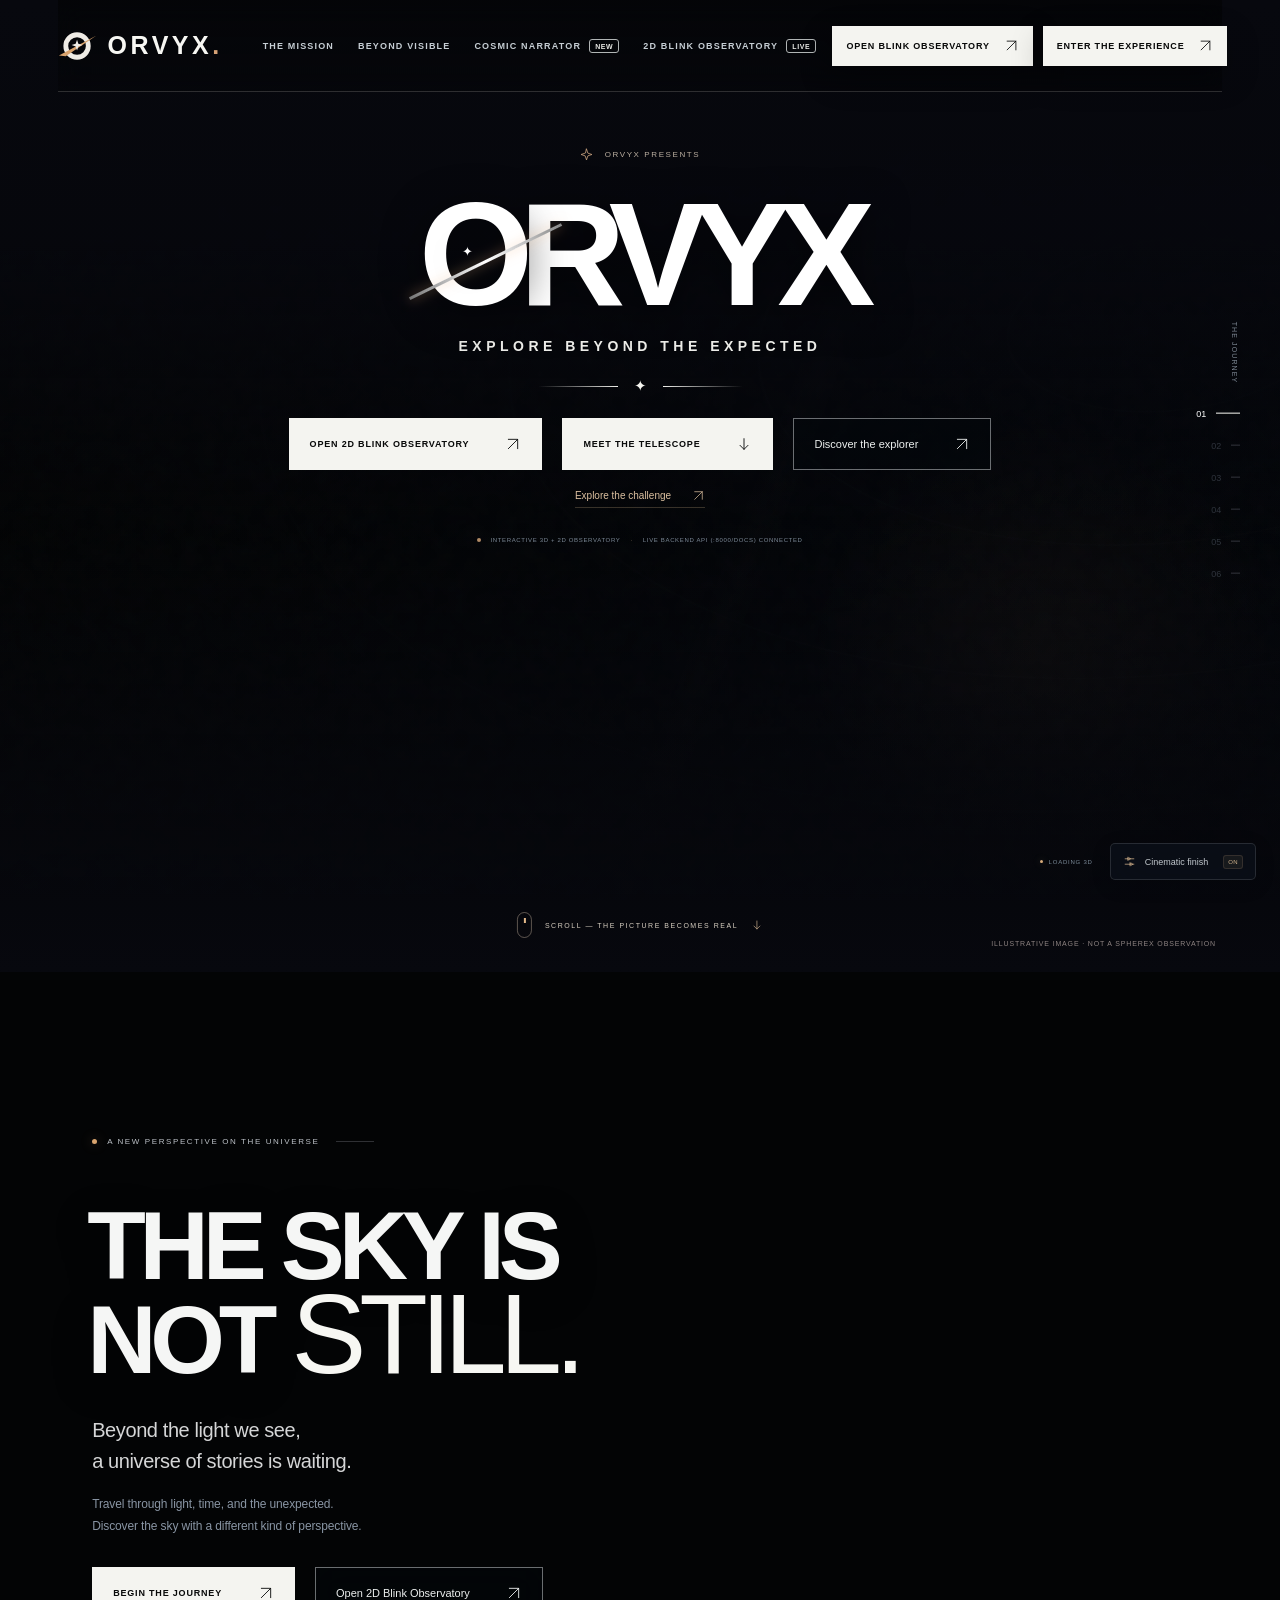
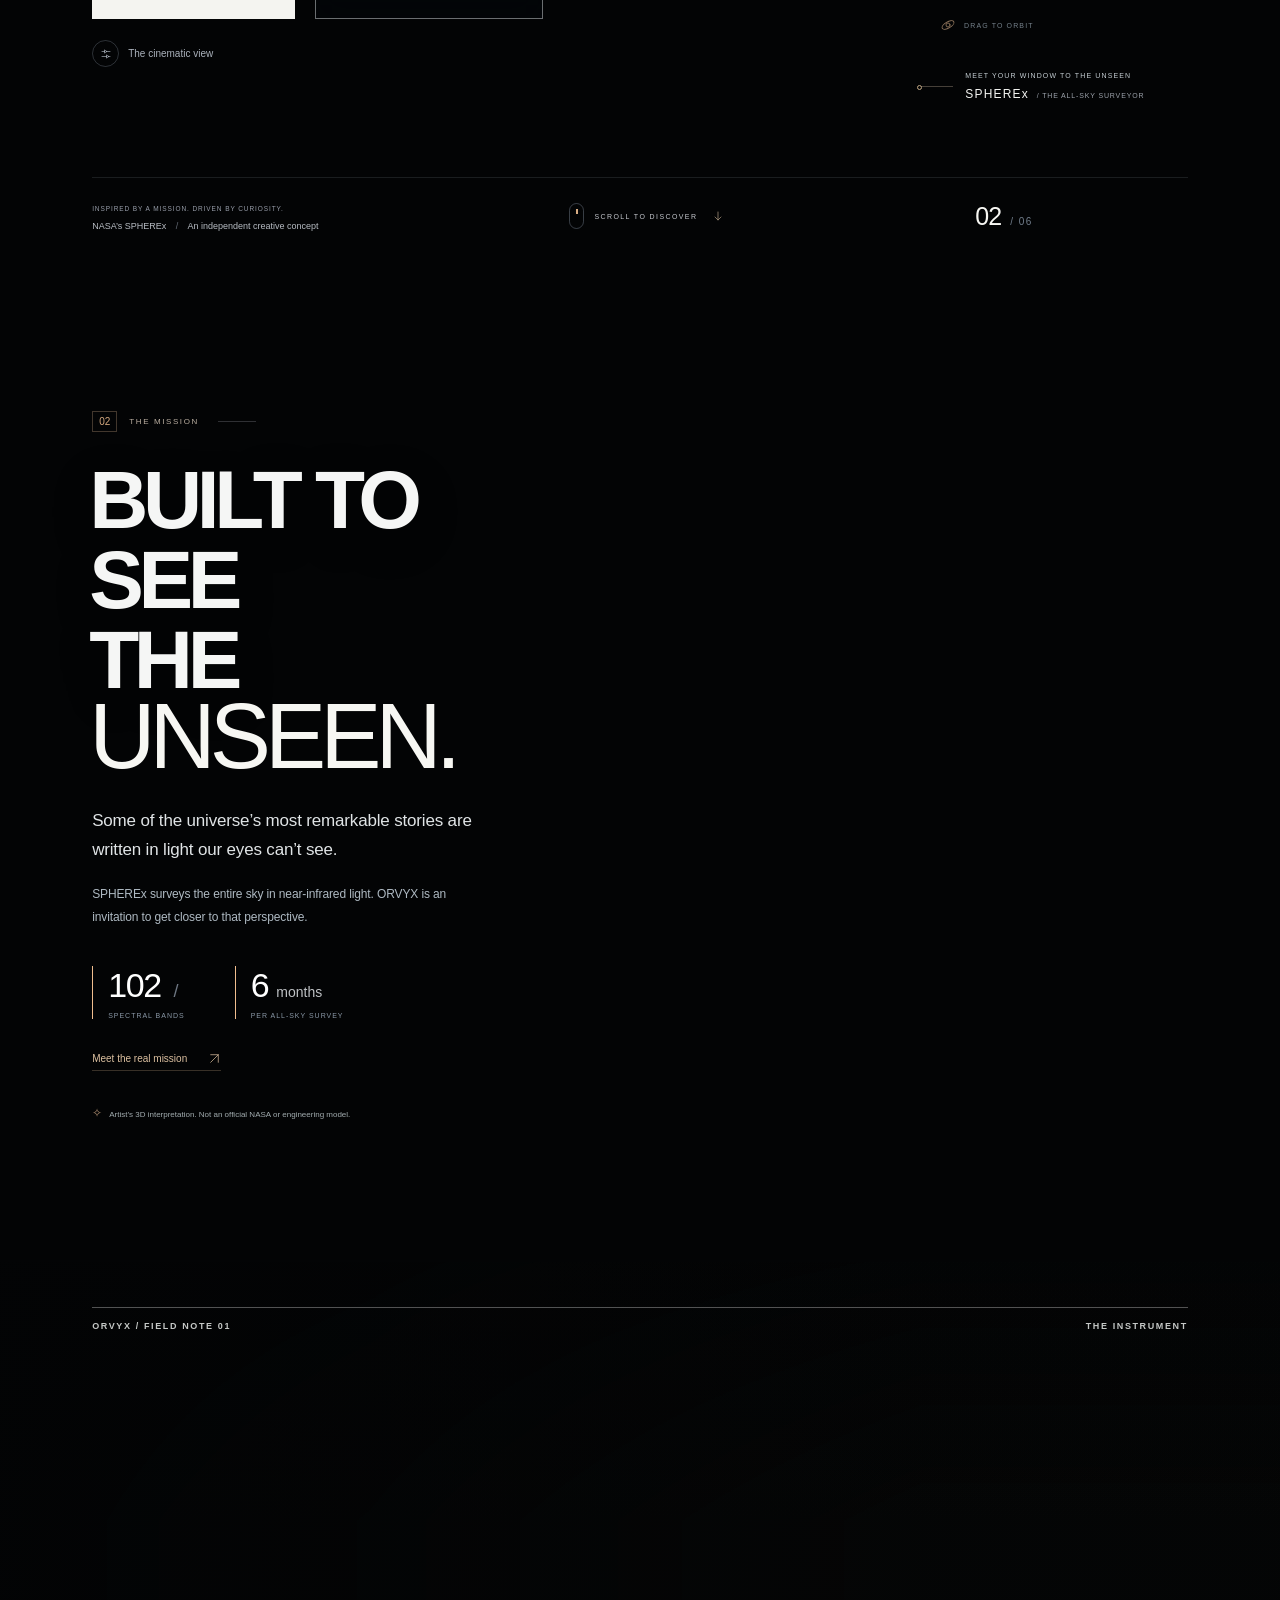
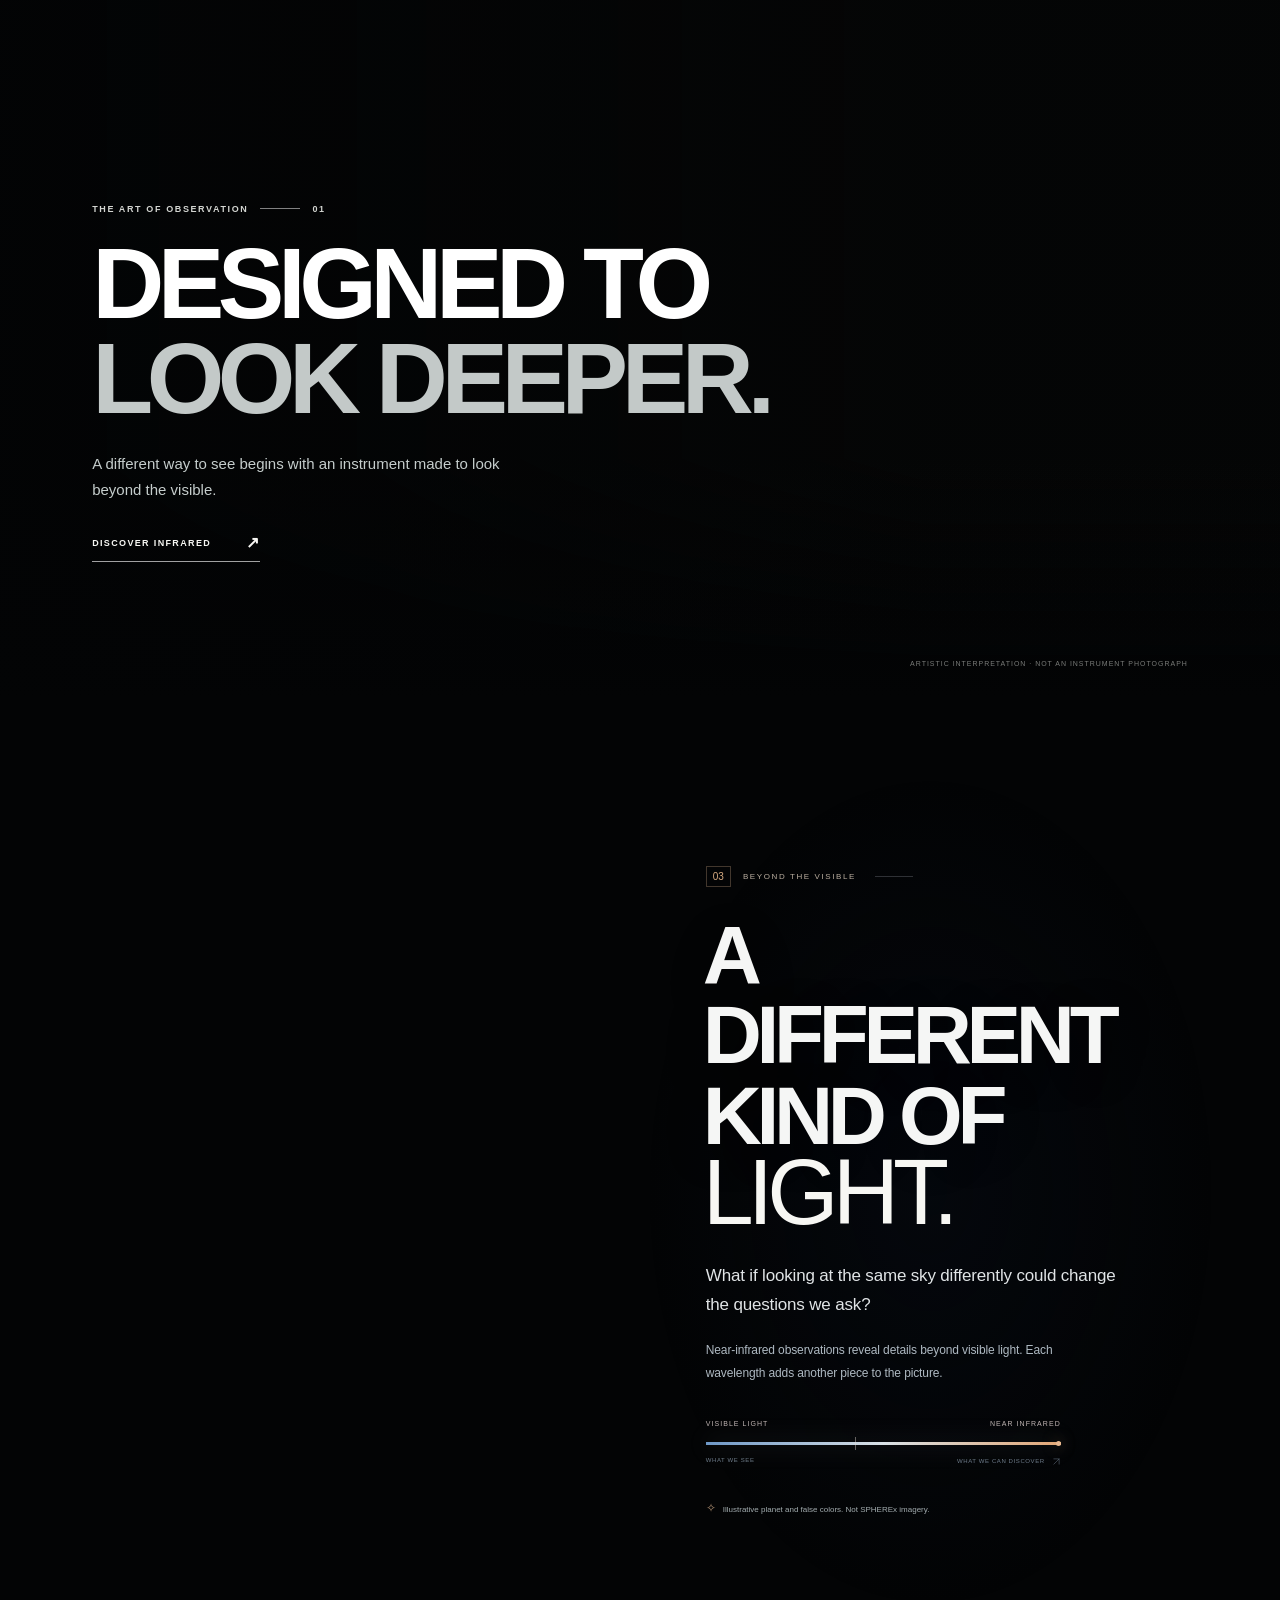
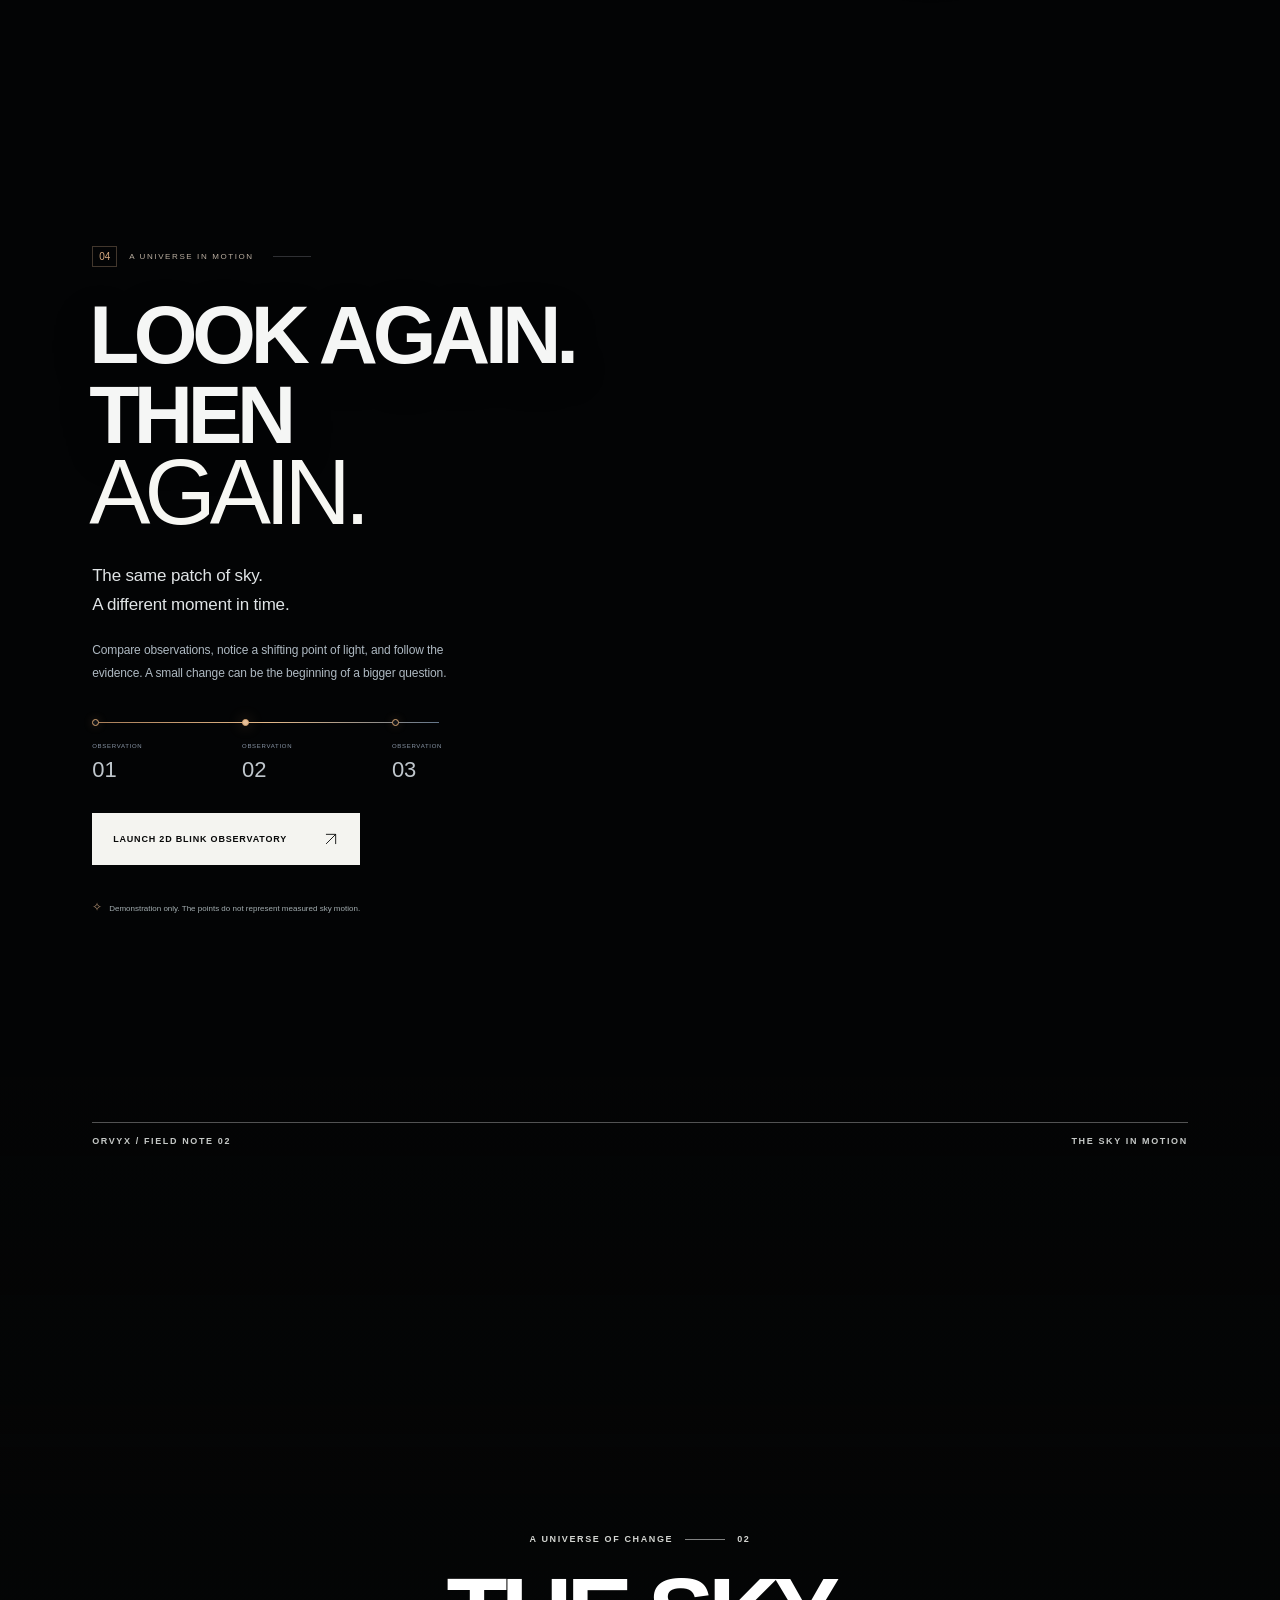
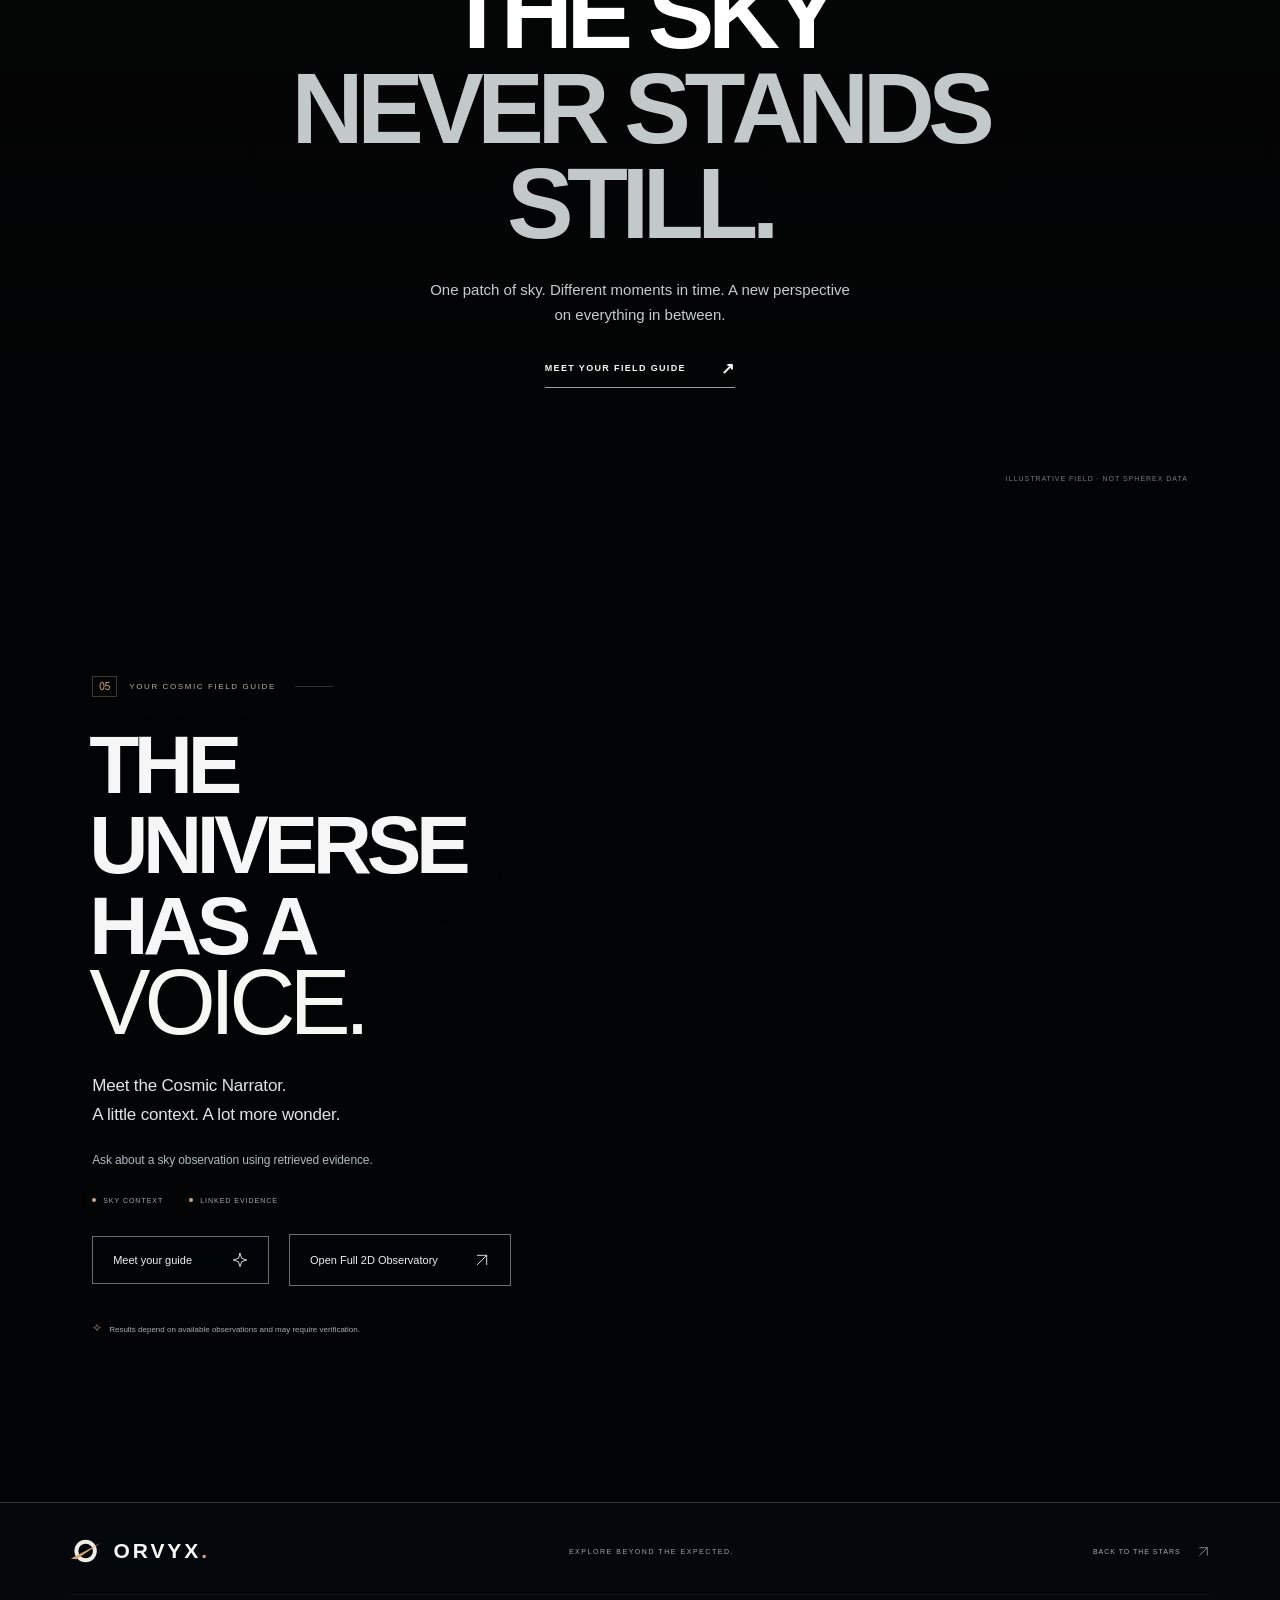
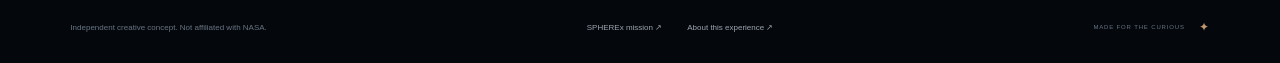
==== commit aea32ff7: "feat(frontend): add ORVYX 3D landing page with direct 1-click Observatory entry buttons" ====
--- a/frontend/index.html
+++ b/frontend/index.html
@@ -4,7 +4,7 @@
   <meta charset="utf-8">
   <meta name="viewport" content="width=device-width,initial-scale=1">
   <meta name="theme-color" content="#05080d">
-  <meta name="description" content="Explore the universe in near-infrared light with ORVYX, inspired by NASA's SPHEREx all-sky mission.">
+  <meta name="description" content="A cinematic journey beyond visible light. Explore the idea behind ORVYX, inspired by the SPHEREx mission.">
   <title>ORVYX — Beyond the expected</title>
   <link rel="icon" href="assets/favicon.svg" type="image/svg+xml">
   <link rel="preload" href="assets/fonts/manrope.woff2" as="font" type="font/woff2" crossorigin>
@@ -18,9 +18,11 @@
   <svg class="icon-library" xmlns="http://www.w3.org/2000/svg" aria-hidden="true"><defs>
     <symbol id="i-arrow" viewBox="0 0 24 24"><path d="M5 19 19 5M5 5h14v14"/></symbol>
     <symbol id="i-down" viewBox="0 0 24 24"><path d="M12 4v16m-6-6 6 6 6-6"/></symbol>
+    <symbol id="i-sliders" viewBox="0 0 24 24"><path d="M4 7h5m4 0h7M4 17h9m4 0h3M9 4v6m4 4v6"/><circle cx="11" cy="7" r="2"/><circle cx="15" cy="17" r="2"/></symbol>
     <symbol id="i-spark" viewBox="0 0 24 24"><path d="m12 2 2.5 7.5L22 12l-7.5 2.5L12 22l-2.5-7.5L2 12l7.5-2.5Z"/></symbol>
     <symbol id="i-close" viewBox="0 0 24 24"><path d="m6 6 12 12M6 18 18 6"/></symbol>
     <symbol id="i-orbit" viewBox="0 0 24 24"><ellipse cx="12" cy="12" rx="10" ry="4.5" transform="rotate(-30 12 12)"/><circle cx="12" cy="12" r="3"/></symbol>
+    <symbol id="i-check" viewBox="0 0 24 24"><path d="m5 12 4 4L19 6"/></symbol>
     <symbol id="i-menu" viewBox="0 0 24 24"><path d="M4 8h16M4 16h16"/></symbol>
   </defs></svg>
   <a class="skip-link" href="#main">Skip to content</a>
@@ -28,23 +30,13 @@
   <div class="reading-progress" aria-hidden="true"><span id="readingProgress"></span></div>
 
   <header class="site-header">
-    <a href="index.html" class="brand" aria-label="ORVYX home"><svg class="brand-mark" width="39" height="32" viewBox="0 0 43 34" aria-hidden="true"><circle cx="21" cy="17" r="12.4" fill="none" stroke="currentColor" stroke-width="5.3"/><path d="M1 27.5 42 5.7 8.5 28.2Z" fill="#d9a36d"/><path d="m21 10 1.4 4.5L27 16l-4.6 1.5L21 22l-1.5-4.5L15 16l4.5-1.5Z" fill="currentColor"/></svg><span>ORVYX</span><span class="brand-period">.</span></a>
-    <nav class="desktop-nav" aria-label="Main navigation">
-      <a href="index.html" class="is-active" aria-current="page">Overview</a>
-      <a href="mission.html">Mission &amp; Optics</a>
-      <a href="narrator.html">Cosmic Narrator</a>
-      <a href="explorer.html" id="navObservatoryLink">2D Observatory <span class="new-tag">LIVE</span></a>
-    </nav>
+    <a href="#top" class="brand" aria-label="ORVYX home"><svg class="brand-mark" width="39" height="32" viewBox="0 0 43 34" aria-hidden="true"><circle cx="21" cy="17" r="12.4" fill="none" stroke="currentColor" stroke-width="5.3"/><path d="M1 27.5 42 5.7 8.5 28.2Z" fill="#d9a36d"/><path d="m21 10 1.4 4.5L27 16l-4.6 1.5L21 22l-1.5-4.5L15 16l4.5-1.5Z" fill="currentColor"/></svg><span>ORVYX</span><span class="brand-period">.</span></a>
+    <nav class="desktop-nav" aria-label="Main navigation"><a href="#mission">The mission</a><a href="#observe">Beyond visible</a><a href="#narrator">Cosmic narrator <span class="new-tag">NEW</span></a><a href="explorer.html" id="navObservatoryLink">2D Blink Observatory <span class="new-tag">LIVE</span></a></nav>
     <div class="header-actions"><a class="header-launch" id="headerObservatoryBtn" href="explorer.html">Open Blink Observatory <svg class="icon"><use href="#i-arrow"/></svg></a><button class="header-launch" data-explorer>Enter the experience <svg class="icon"><use href="#i-arrow"/></svg></button><button class="menu-button icon-button" id="menuButton" aria-label="Open navigation" aria-expanded="false" aria-controls="mobileNav"><svg class="icon"><use href="#i-menu"/></svg></button></div>
   </header>
-  <nav class="mobile-nav" id="mobileNav" aria-label="Mobile navigation" hidden>
-    <a href="index.html" class="is-active" aria-current="page">Overview <span>01</span></a>
-    <a href="mission.html">Mission &amp; Optics <span>02</span></a>
-    <a href="narrator.html">Cosmic Narrator <span>03</span></a>
-    <a href="explorer.html">2D Blink Observatory <span>04</span></a>
-  </nav>
+  <nav class="mobile-nav" id="mobileNav" aria-label="Mobile navigation" hidden><a href="#telescope">The telescope <span>01</span></a><a href="#mission">The mission <span>02</span></a><a href="#observe">Beyond visible <span>03</span></a><a href="#compare">A universe in motion <span>04</span></a><a href="#narrator">Cosmic narrator <span>05</span></a><a href="explorer.html">2D Blink Observatory <span>LIVE</span></a></nav>
 
-  <aside class="chapter-nav" aria-label="Page sections"><span class="rail-title">OVERVIEW</span><a href="#top" class="chapter active" data-chapter-target="0" aria-label="Section 1: ORVYX" aria-current="step"><span>01</span><i></i></a><a href="#telescope" class="chapter" data-chapter-target="1" aria-label="Section 2: The telescope"><span>02</span><i></i></a><a href="#compare" class="chapter" data-chapter-target="3" aria-label="Section 3: A universe in motion"><span>03</span><i></i></a></aside>
+  <aside class="chapter-nav" aria-label="Journey chapters"><span class="rail-title">THE JOURNEY</span><a href="#top" class="chapter active" aria-label="Chapter 1: ORVYX" aria-current="step"><span>01</span><i></i></a><a href="#telescope" class="chapter" aria-label="Chapter 2: The telescope"><span>02</span><i></i></a><a href="#mission" class="chapter" aria-label="Chapter 3: The mission"><span>03</span><i></i></a><a href="#observe" class="chapter" aria-label="Chapter 4: Beyond visible"><span>04</span><i></i></a><a href="#compare" class="chapter" aria-label="Chapter 5: A universe in motion"><span>05</span><i></i></a><a href="#narrator" class="chapter" aria-label="Chapter 6: Cosmic narrator"><span>06</span><i></i></a></aside>
 
   <main id="main">
     <section class="story-section closing-section finale-section intro-section" id="top" data-scene="0" aria-labelledby="introTitle">
@@ -54,8 +46,8 @@
         <h2 id="introTitle" class="finale-logo"><span class="finale-o">O<span>✦</span></span>RVYX</h2>
         <p class="finale-tagline">EXPLORE BEYOND THE EXPECTED</p>
         <div class="finale-divider"><i></i><span>✦</span><i></i></div>
-        <div class="closing-actions"><a class="button button-light" id="introObservatoryBtn" href="explorer.html">Open 2D Blink Observatory <svg class="icon"><use href="#i-arrow"/></svg></a><a class="button button-light" href="#telescope">Meet the telescope <svg class="icon"><use href="#i-down"/></svg></a><a class="button button-ghost" href="mission.html">Mission &amp; Optics <svg class="icon"><use href="#i-arrow"/></svg></a><a class="inline-link" href="https://www.spaceappschallenge.org/2026/challenges/planet-x-and-spherex/" target="_blank" rel="noopener">Explore the challenge <svg class="icon"><use href="#i-arrow"/></svg></a></div>
-        <div class="concept-label"><i></i> INTERACTIVE 3D + 2D SPHEREx OBSERVATORY <span>·</span> MULTI-EPOCH SKY ARCHIVE</div>
+        <div class="closing-actions"><a class="button button-light" id="introObservatoryBtn" href="explorer.html">Open 2D Blink Observatory <svg class="icon"><use href="#i-arrow"/></svg></a><a class="button button-light" href="#telescope">Meet the telescope <svg class="icon"><use href="#i-down"/></svg></a><button class="button button-ghost" id="exploreButton" data-explorer>Discover the explorer <svg class="icon"><use href="#i-arrow"/></svg></button><a class="inline-link" href="https://www.spaceappschallenge.org/2026/challenges/planet-x-and-spherex/" target="_blank" rel="noopener">Explore the challenge <svg class="icon"><use href="#i-arrow"/></svg></a></div>
+        <div class="concept-label"><i></i> INTERACTIVE 3D + 2D OBSERVATORY <span>·</span> LIVE BACKEND API (:8000/DOCS) CONNECTED</div>
       </div>
       <a class="intro-scroll" href="#telescope" aria-label="Scroll to transition into the 3D telescope"><span class="scroll-track"><i></i></span><span>SCROLL — THE PICTURE BECOMES REAL</span><svg class="icon"><use href="#i-down"/></svg></a>
       <div class="finale-credit">ILLUSTRATIVE IMAGE · NOT A SPHEREX OBSERVATION</div>
@@ -67,24 +59,54 @@
         <h1 id="heroTitle">The sky is<br>not <em>still.</em></h1>
         <p class="hero-description">Beyond the light we see,<br class="desktop-break"> a universe of stories is waiting.</p>
         <p class="hero-support">Travel through light, time, and the unexpected.<br>Discover the sky with a different kind of perspective.</p>
-        <div class="hero-actions"><a href="mission.html" class="button button-light">Explore the mission <svg class="icon"><use href="#i-arrow"/></svg></a><a href="explorer.html" class="button button-ghost" id="heroObservatoryBtn">Open 2D Blink Observatory <svg class="icon"><use href="#i-arrow"/></svg></a></div>
+        <div class="hero-actions"><a href="#mission" class="button button-light">Begin the journey <svg class="icon"><use href="#i-arrow"/></svg></a><a href="explorer.html" class="button button-ghost" id="heroObservatoryBtn">Open 2D Blink Observatory <svg class="icon"><use href="#i-arrow"/></svg></a><button class="text-button" id="heroLookButton"><span class="mini-orbit"><svg class="icon"><use href="#i-sliders"/></svg></span>The cinematic view</button></div>
       </div>
       <div class="object-hitbox" id="objectInteraction" role="group" aria-label="Interactive 3D SPHEREx telescope. Drag to rotate."><button class="orbit-hint" id="orbitButton" aria-label="Rotate the telescope"><svg class="icon"><use href="#i-orbit"/></svg><span>DRAG TO ORBIT</span></button></div>
       <div class="object-caption"><span class="caption-tick"></span><div><span class="tiny-label">MEET YOUR WINDOW TO THE UNSEEN</span><strong>SPHEREx<span> / THE ALL-SKY SURVEYOR</span></strong></div></div>
-      <div class="hero-bottom"><div class="mission-credit"><span class="tiny-label">INSPIRED BY A MISSION. DRIVEN BY CURIOSITY.</span><span>NASA’s SPHEREx <span class="credit-separator">/</span> An independent creative concept</span></div><a class="scroll-cue" href="#compare"><span class="scroll-track"><i></i></span><span>SCROLL TO DISCOVER</span><svg class="icon"><use href="#i-down"/></svg></a><span class="hero-index"><b>02</b><span>/ 03</span></span></div>
+      <div class="hero-bottom"><div class="mission-credit"><span class="tiny-label">INSPIRED BY A MISSION. DRIVEN BY CURIOSITY.</span><span>NASA’s SPHEREx <span class="credit-separator">/</span> An independent creative concept</span></div><a class="scroll-cue" href="#mission"><span class="scroll-track"><i></i></span><span>SCROLL TO DISCOVER</span><svg class="icon"><use href="#i-down"/></svg></a><span class="hero-index"><b>02</b><span>/ 06</span></span></div>
     </section>
 
-    <section class="story-section compare-section" id="compare" data-scene="3" aria-labelledby="compareTitle">
-      <div class="story-copy reveal"><div class="eyebrow"><span class="section-number">03</span> A UNIVERSE IN MOTION <span class="eyebrow-line"></span></div><h2 id="compareTitle">Look again.<br>Then <em>again.</em></h2><p>The same patch of sky.<br>A different moment in time.</p><p class="secondary-copy">Compare observations, notice a shifting point of light, and follow the evidence. A small change can be the beginning of a bigger question.</p><div class="observation-timeline"><span class="timeline-track"></span><div><i></i><span>OBSERVATION</span><strong>01</strong></div><div><i></i><span>OBSERVATION</span><strong>02</strong></div><div><i></i><span>OBSERVATION</span><strong>03</strong></div></div><div class="subpage-actions"><a href="explorer.html" class="button button-light" id="compareObservatoryBtn">Launch 2D Blink Observatory <svg class="icon"><use href="#i-arrow"/></svg></a><a href="narrator.html" class="button button-ghost">Ask the Cosmic Narrator <svg class="icon"><use href="#i-arrow"/></svg></a></div><div class="science-note"><span>✧</span> Multi-epoch blink tools inspect archival NIR imagery in the 2D Observatory.</div></div>
+    <section class="story-section mission-section" id="mission" data-scene="2" aria-labelledby="missionTitle">
+      <div class="story-copy reveal"><div class="eyebrow"><span class="section-number">02</span> THE MISSION <span class="eyebrow-line"></span></div><h2 id="missionTitle">Built to see<br>the <em>unseen.</em></h2><p>Some of the universe’s most remarkable stories are written in light our eyes can’t see.</p><p class="secondary-copy">SPHEREx surveys the entire sky in near-infrared light. ORVYX is an invitation to get closer to that perspective.</p><div class="mission-stats"><div><strong>102<span> /</span></strong><span>SPECTRAL BANDS</span></div><div><strong>6 <small>months</small></strong><span>PER ALL-SKY SURVEY</span></div></div><a class="inline-link" href="https://irsa.ipac.caltech.edu/Missions/spherex.html" target="_blank" rel="noopener">Meet the real mission <svg class="icon"><use href="#i-arrow"/></svg></a><div class="science-note"><span>✧</span> Artist’s 3D interpretation. Not an official NASA or engineering model.</div></div>
     </section>
+
+    <section class="editorial-panel optics-panel" aria-labelledby="opticsTitle">
+      <div class="editorial-image editorial-optics" data-parallax aria-hidden="true"></div>
+      <div class="editorial-overlay"></div>
+      <div class="editorial-label"><span>ORVYX / FIELD NOTE 01</span><span>THE INSTRUMENT</span></div>
+      <div class="editorial-copy editorial-left"><span class="editorial-kicker">THE ART OF OBSERVATION <i></i> 01</span><h2 id="opticsTitle">DESIGNED TO<br><span>LOOK DEEPER.</span></h2><p>A different way to see begins with an instrument made to look beyond the visible.</p><a href="#observe" class="editorial-link">DISCOVER INFRARED <span>↗</span></a></div>
+      <div class="editorial-credit">ARTISTIC INTERPRETATION · NOT AN INSTRUMENT PHOTOGRAPH</div>
+    </section>
+
+    <section class="story-section light-section" id="observe" data-scene="3" aria-labelledby="observeTitle">
+      <div class="story-copy copy-right reveal"><div class="eyebrow"><span class="section-number">03</span> BEYOND THE VISIBLE <span class="eyebrow-line"></span></div><h2 id="observeTitle">A different<br>kind of <em>light.</em></h2><p>What if looking at the same sky differently could change the questions we ask?</p><p class="secondary-copy">Near-infrared observations reveal details beyond visible light. Each wavelength adds another piece to the picture.</p><div class="spectrum"><div class="spectrum-labels"><span>VISIBLE LIGHT</span><span>NEAR INFRARED</span></div><div class="spectrum-bar"><i></i></div><div class="spectrum-markers"><span>WHAT WE SEE</span><span>WHAT WE CAN DISCOVER <svg class="icon"><use href="#i-arrow"/></svg></span></div></div><div class="science-note"><span>✧</span> Illustrative planet and false colors. Not SPHEREx imagery.</div></div>
+    </section>
+
+    <section class="story-section compare-section" id="compare" data-scene="4" aria-labelledby="compareTitle">
+      <div class="story-copy reveal"><div class="eyebrow"><span class="section-number">04</span> A UNIVERSE IN MOTION <span class="eyebrow-line"></span></div><h2 id="compareTitle">Look again.<br>Then <em>again.</em></h2><p>The same patch of sky.<br>A different moment in time.</p><p class="secondary-copy">Compare observations, notice a shifting point of light, and follow the evidence. A small change can be the beginning of a bigger question.</p><div class="observation-timeline"><span class="timeline-track"></span><div><i></i><span>OBSERVATION</span><strong>01</strong></div><div><i></i><span>OBSERVATION</span><strong>02</strong></div><div><i></i><span>OBSERVATION</span><strong>03</strong></div></div><div class="hero-actions"><a href="explorer.html" class="button button-light" id="compareObservatoryBtn">Launch 2D Blink Observatory <svg class="icon"><use href="#i-arrow"/></svg></a></div><div class="science-note"><span>✧</span> Demonstration only. The points do not represent measured sky motion.</div></div>
+    </section>
+
+    <section class="editorial-panel field-panel" aria-labelledby="fieldTitle">
+      <div class="editorial-image editorial-field" data-parallax aria-hidden="true"></div><div class="editorial-overlay field-overlay"></div>
+      <div class="editorial-label"><span>ORVYX / FIELD NOTE 02</span><span>THE SKY IN MOTION</span></div>
+      <div class="editorial-copy editorial-center"><span class="editorial-kicker">A UNIVERSE OF CHANGE <i></i> 02</span><h2 id="fieldTitle">THE SKY<br><span>NEVER STANDS STILL.</span></h2><p>One patch of sky. Different moments in time. A new perspective on everything in between.</p><a href="#narrator" class="editorial-link">MEET YOUR FIELD GUIDE <span>↗</span></a></div>
+      <div class="editorial-credit">ILLUSTRATIVE FIELD · NOT SPHEREX DATA</div>
+    </section>
+
+    <section class="story-section narrator-section" id="narrator" data-scene="5" aria-labelledby="narratorTitle">
+      <div class="story-copy reveal"><div class="eyebrow"><span class="section-number">05</span> YOUR COSMIC FIELD GUIDE <span class="eyebrow-line"></span></div><h2 id="narratorTitle">The universe<br>has a <em>voice.</em></h2><p>Meet the Cosmic Narrator.<br>A little context. A lot more wonder.</p><p class="secondary-copy">Ask about a sky observation using retrieved evidence.</p><div class="narrator-values"><span><i></i> SKY CONTEXT</span><span><i></i> LINKED EVIDENCE</span></div><div class="hero-actions"><button class="button button-outline" id="narratorButton" aria-expanded="false" aria-controls="narratorDemo">Meet your guide <svg class="icon"><use href="#i-spark"/></svg></button><a href="explorer.html" class="button button-ghost" id="narratorObservatoryBtn">Open Full 2D Observatory <svg class="icon"><use href="#i-arrow"/></svg></a></div><div class="narrator-demo" id="narratorDemo" hidden><div class="demo-label"><svg class="icon"><use href="#i-spark"/></svg> COSMIC NARRATOR <span>LIVE</span></div><form id="narratorForm"><label for="observationId">Observation ID</label><input id="observationId" name="observationId" required placeholder="obs_…" value="obs_00e666311c999759" autocomplete="off"><label for="narratorQuestion">Question about this patch</label><textarea id="narratorQuestion" name="question" required minlength="2" maxlength="500">What does the SPHEREx spectrum tell us about this patch?</textarea><button class="button button-outline" type="submit">Ask the narrator</button></form><p id="narratorAnswer" role="status" aria-live="polite"></p><small>Uses the backend's observation evidence. Create an observation with the API before asking.</small></div><div class="science-note"><span>✧</span> Results depend on available observations and may require verification.</div></div>
+    </section>
+
+
   </main>
 
-  <footer class="site-footer"><div class="footer-top"><a class="brand" href="index.html" aria-label="ORVYX home"><svg class="brand-mark" width="39" height="32" viewBox="0 0 43 34" aria-hidden="true"><circle cx="21" cy="17" r="12.4" fill="none" stroke="currentColor" stroke-width="5.3"/><path d="M1 27.5 42 5.7 8.5 28.2Z" fill="#d9a36d"/></svg><span>ORVYX</span><span class="brand-period">.</span></a><span class="footer-tagline">EXPLORE BEYOND THE EXPECTED.</span><a class="back-top" href="#top">BACK TO THE STARS <svg class="icon"><use href="#i-arrow"/></svg></a></div><div class="footer-bottom"><span>Independent creative concept. Not affiliated with NASA.</span><div><a href="mission.html">Mission &amp; Optics</a><a href="narrator.html">Cosmic Narrator</a><a href="explorer.html">2D Observatory</a><button id="creditsButton">About this experience ↗</button></div><span>MADE FOR THE CURIOUS <span class="footer-star">✦</span></span></div></footer>
+  <footer class="site-footer"><div class="footer-top"><a class="brand" href="#top" aria-label="ORVYX home"><svg class="brand-mark" width="39" height="32" viewBox="0 0 43 34" aria-hidden="true"><circle cx="21" cy="17" r="12.4" fill="none" stroke="currentColor" stroke-width="5.3"/><path d="M1 27.5 42 5.7 8.5 28.2Z" fill="#d9a36d"/></svg><span>ORVYX</span><span class="brand-period">.</span></a><span class="footer-tagline">EXPLORE BEYOND THE EXPECTED.</span><a class="back-top" href="#top">BACK TO THE STARS <svg class="icon"><use href="#i-arrow"/></svg></a></div><div class="footer-bottom"><span>Independent creative concept. Not affiliated with NASA.</span><div><a href="https://irsa.ipac.caltech.edu/Missions/spherex.html" target="_blank" rel="noopener">SPHEREx mission ↗</a><button id="creditsButton">About this experience ↗</button></div><span>MADE FOR THE CURIOUS <span class="footer-star">✦</span></span></div></footer>
 
-  <div class="visual-dock" id="visualDock"><span class="realtime-status"><i></i><span id="renderStatus">LOADING 3D</span></span></div>
+  <div class="visual-dock" id="visualDock"><span class="realtime-status"><i></i><span id="renderStatus">LOADING 3D</span></span><button class="visual-toggle" id="visualToggle" aria-expanded="false" aria-controls="visualPanel"><svg class="icon"><use href="#i-sliders"/></svg><span id="lookName">Cinematic finish</span><span class="look-status" id="lookStatus">ON</span></button></div>
+  <section class="visual-panel" id="visualPanel" aria-labelledby="visualTitle" hidden><div class="panel-heading"><div><span class="tiny-label">CRAFT YOUR PERSPECTIVE</span><h3 id="visualTitle">Visual studio<span>✧</span></h3></div><button class="icon-button" id="closeVisual" aria-label="Close visual settings"><svg class="icon"><use href="#i-close"/></svg></button></div><p class="panel-intro">A little atmosphere. All the detail.</p><div class="look-preview" aria-hidden="true"><div class="look-preview-orbit"></div><span>ORVYX ORIGINAL FINISH</span><span class="preview-badge">FILMIC</span></div><label class="setting-row" for="finishToggle"><span><strong>Cinematic finishing</strong><small>Subtle light and contrast.</small></span><input id="finishToggle" type="checkbox" class="switch-input" checked><span class="switch" aria-hidden="true"></span></label><div class="range-setting"><div><label for="atmosphereRange">Ambient glow</label><output for="atmosphereRange" id="atmosphereValue">35%</output></div><input id="atmosphereRange" type="range" min="0" max="100" value="35" aria-label="Light bloom intensity"></div><div class="range-setting"><div><label for="grainRange">Film texture</label><output for="grainRange" id="grainValue">18%</output></div><input id="grainRange" type="range" min="0" max="100" value="18" aria-label="Film grain intensity"></div><div class="setting-row compact"><label for="qualitySelect">Render quality</label><select id="qualitySelect"><option value="auto">Auto</option><option value="high">High</option><option value="efficient">Efficient</option></select></div><label class="setting-row compact" for="motionToggle"><span>Ambient motion</span><input id="motionToggle" class="switch-input" type="checkbox" checked><span class="switch" aria-hidden="true"></span></label><div class="panel-actions"><button id="compareLook">Hold to compare</button><button id="resetLook">Reset look <span>↺</span></button></div><p class="panel-footnote">Visual effects only. Decorative overlay only; scientific imagery is not altered.</p></section>
 
-  <dialog id="explorerDialog" class="experience-dialog"><button class="dialog-close icon-button" data-close-dialog aria-label="Close dialog"><svg class="icon"><use href="#i-close"/></svg></button><div class="dialog-orbit" aria-hidden="true"><svg class="icon"><use href="#i-orbit"/></svg></div><div class="eyebrow">LIVE SCIENTIFIC OBSERVATORY</div><h2>The next<br><em>perspective.</em></h2><p>Launch the ORVYX 2D SPHEREx Blink Observatory to inspect all five NASA challenge targets, stretch WiseView asinh radiometry, compare multi-epoch dipole difference frames, and query the Cosmic Narrator.</p><div class="dialog-note"><i></i> Interactive 2D SPHEREx Blink Workspace ready.</div><a class="button button-light" href="explorer.html">Open 2D Blink Observatory <svg class="icon"><use href="#i-arrow"/></svg></a><p><a class="inline-link" href="mission.html">Explore Mission &amp; Optics <svg class="icon"><use href="#i-arrow"/></svg></a></p><p><a class="inline-link" href="https://www.spaceappschallenge.org/2026/challenges/planet-x-and-spherex/" target="_blank" rel="noopener">Read the official challenge ↗</a></p></dialog>
-  <dialog id="creditsDialog" class="experience-dialog credits-dialog"><button class="dialog-close icon-button" data-close-dialog aria-label="Close dialog"><svg class="icon"><use href="#i-close"/></svg></button><div class="eyebrow">BEHIND THE EXPERIENCE</div><h2>Wonder, with<br><em>perspective.</em></h2><p>A real-time Three.js scene using the supplied artistic SPHEREx model, physically based materials, soft contact shading, and a calibrated optical color grade.</p><p>The star field, planets, light ribbons, and narrator sculpture are illustrative. They are not scientific observations. The model is not an official NASA engineering asset.</p><a class="inline-link" href="https://irsa.ipac.caltech.edu/Missions/spherex.html" target="_blank" rel="noopener">Explore the actual mission <svg class="icon"><use href="#i-arrow"/></svg></a></dialog>
+  <dialog id="explorerDialog" class="experience-dialog"><button class="dialog-close icon-button" data-close-dialog aria-label="Close dialog"><svg class="icon"><use href="#i-close"/></svg></button><div class="dialog-orbit" aria-hidden="true"><svg class="icon"><use href="#i-orbit"/></svg></div><div class="eyebrow">LIVE SCIENTIFIC OBSERVATORY</div><h2>The next<br><em>perspective.</em></h2><p>Launch the ORVYX 2D SPHEREx Blink Observatory to inspect all five NASA challenge targets, stretch WiseView asinh radiometry, compare multi-epoch dipole difference frames, and query the Cosmic Narrator.</p><div class="dialog-note"><i></i> Interactive 2D SPHEREx Blink Workspace ready.</div><a class="button button-light" href="explorer.html">Open 2D Blink Observatory <svg class="icon"><use href="#i-arrow"/></svg></a><p><a class="inline-link" href="http://127.0.0.1:8000/docs" target="_blank" rel="noopener">Open Backend API Docs (:8000/docs) <svg class="icon"><use href="#i-arrow"/></svg></a></p><p><a class="inline-link" href="https://www.spaceappschallenge.org/2026/challenges/planet-x-and-spherex/" target="_blank" rel="noopener">Read the official challenge ↗</a></p></dialog>
+  <dialog id="creditsDialog" class="experience-dialog credits-dialog"><button class="dialog-close icon-button" data-close-dialog aria-label="Close dialog"><svg class="icon"><use href="#i-close"/></svg></button><div class="eyebrow">BEHIND THE EXPERIENCE</div><h2>Wonder, with<br><em>perspective.</em></h2><p>A real-time Three.js scene using the supplied artistic SPHEREx model, physically based materials, soft contact shading, restrained bloom, and an original cinematic color finish.</p><p>The star field, planets, light ribbons, and narrator sculpture are illustrative. They are not scientific observations. The model is not an official NASA engineering asset.</p><a class="inline-link" href="https://irsa.ipac.caltech.edu/Missions/spherex.html" target="_blank" rel="noopener">Explore the actual mission <svg class="icon"><use href="#i-arrow"/></svg></a></dialog>
   <div class="sr-only" id="announcer" role="status" aria-live="polite"></div>
   <script type="importmap">{"imports":{"three":"./three.module.js","three/addons/":"./addons/"}}</script>
   <script src="app.js" defer></script>
--- a/frontend/style.css
+++ b/frontend/style.css
@@ -106,15 +106,11 @@
 
 #narratorForm{display:grid;gap:8px;margin-top:16px}
 #narratorForm label{font-size:12px;color:#c5ced3}
-#narratorForm input,#narratorForm select,#narratorForm textarea{width:100%;box-sizing:border-box;padding:10px;background:#10151a;color:#f5f6f3;border:1px solid #8b949e;border-radius:4px;font:inherit}
+#narratorForm input,#narratorForm textarea{width:100%;box-sizing:border-box;padding:10px;background:#10151a;color:#f5f6f3;border:1px solid #8b949e;border-radius:4px;font:inherit}
 #narratorForm textarea{min-height:78px;resize:vertical}
 #narratorForm button{justify-self:start;margin-top:6px}
 #narratorForm button:disabled{opacity:.6;cursor:wait}
-#narratorAnswer{white-space:pre-wrap;font-style:normal;font-size:14px;line-height:1.58;color:#d6dde4}
-.desktop-nav a.is-active,.mobile-nav a.is-active{color:#e7ab6d}
-.desktop-nav a.is-active::after{content:"";position:absolute;left:0;right:0;bottom:-6px;height:1px;background:#e7ab6d;opacity:.85}
-.desktop-nav>a{position:relative}
-.subpage-actions{display:flex;flex-wrap:wrap;gap:12px;margin-top:24px}
+#narratorAnswer{white-space:pre-wrap}
 
 /* Phase 2 navigation & observatory button spacing polish */
 .site-header{gap:16px}
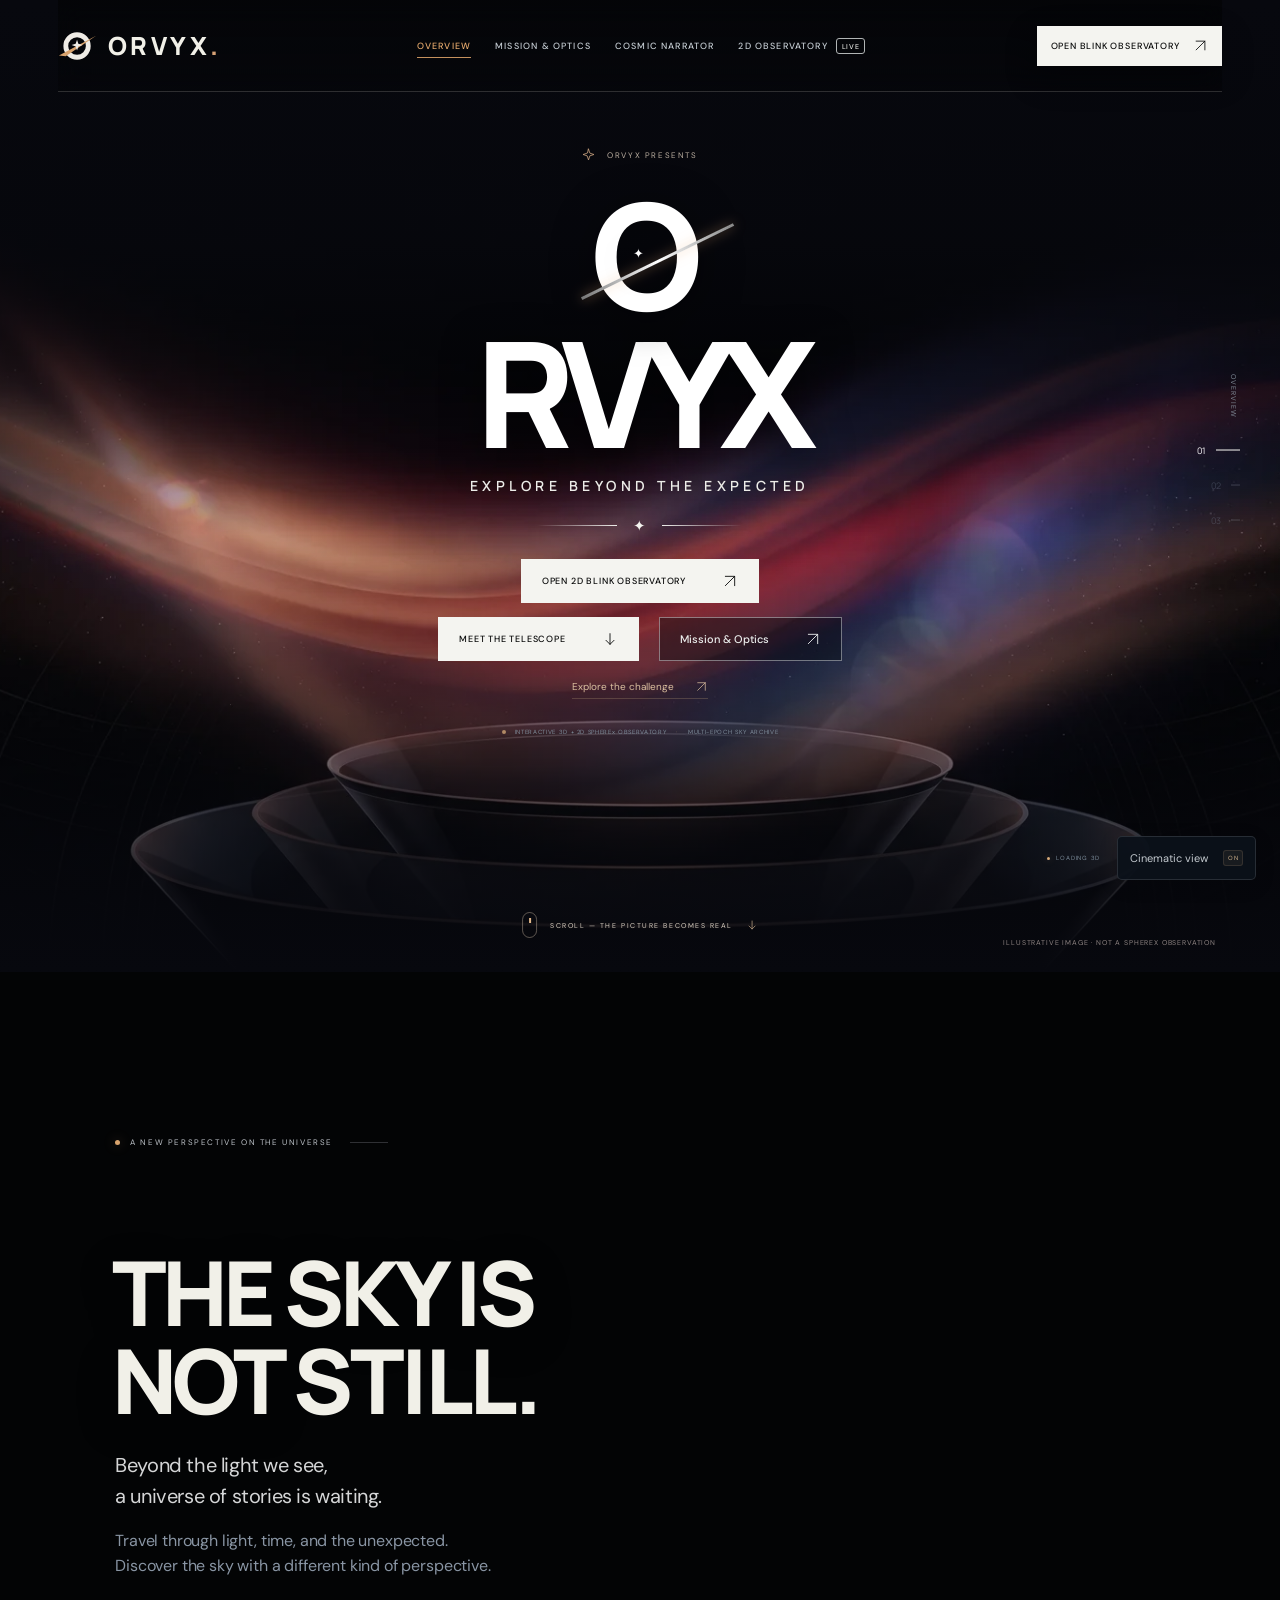
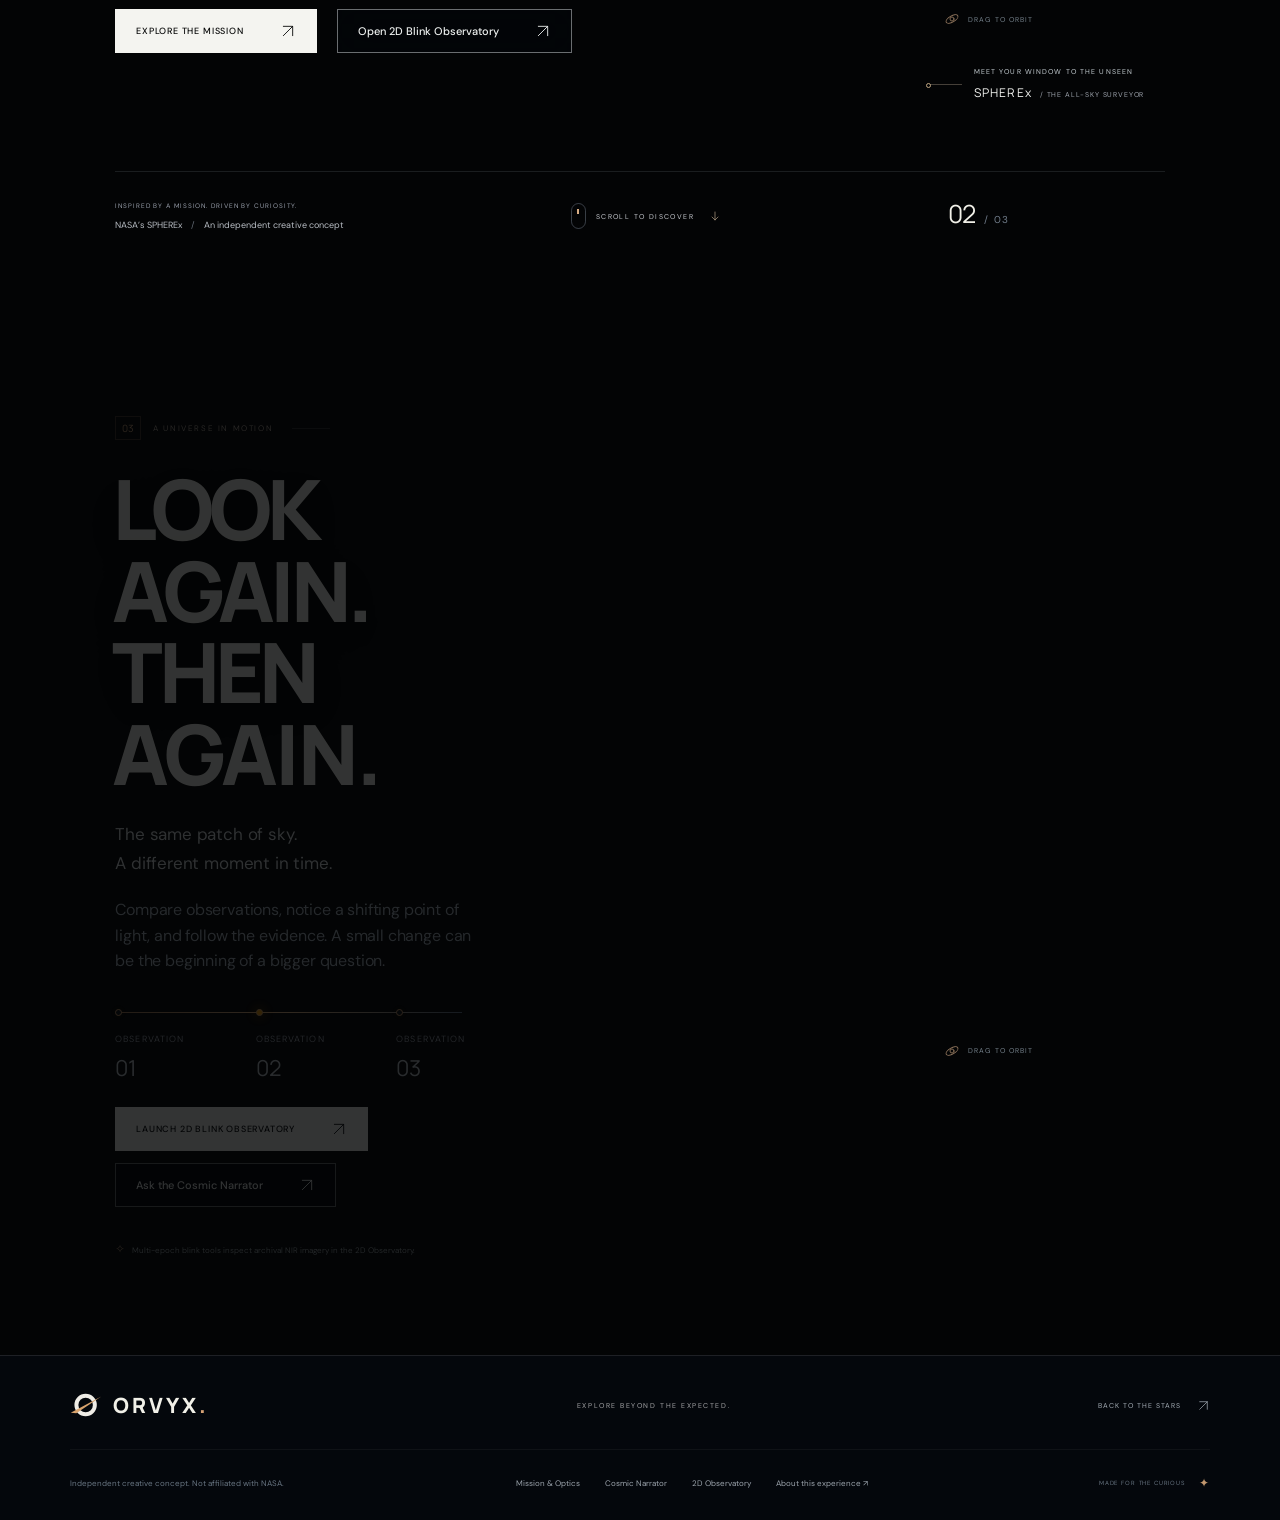
==== commit 46d1337c: "feat(frontend): finish cinematic page integration - Preserve separate pages and the direct WebGL ren" ====
--- a/frontend/index.html
+++ b/frontend/index.html
@@ -2,114 +2,95 @@
 <html lang="en">
 <head>
   <meta charset="utf-8">
+  <style>@media (prefers-reduced-motion:no-preference){@view-transition{navigation:auto}}</style>
   <meta name="viewport" content="width=device-width,initial-scale=1">
   <meta name="theme-color" content="#05080d">
-  <meta name="description" content="A cinematic journey beyond visible light. Explore the idea behind ORVYX, inspired by the SPHEREx mission.">
+  <meta name="description" content="Explore the universe in near-infrared light with ORVYX, inspired by NASA's SPHEREx all-sky mission.">
   <title>ORVYX — Beyond the expected</title>
   <link rel="icon" href="assets/favicon.svg" type="image/svg+xml">
-  <link rel="preload" href="assets/fonts/manrope.woff2" as="font" type="font/woff2" crossorigin>
-  <link rel="preload" href="assets/fonts/instrument-serif-italic.woff2" as="font" type="font/woff2" crossorigin>
+  <link rel="preload" href="assets/fonts/manrope-bold.woff2" as="font" type="font/woff2" crossorigin>
   <link rel="preload" href="assets/narrative-finale.webp" as="image">
-  <link rel="preload" href="assets/orbital-noir.webp" as="image" media="(min-width:701px)">
-  <link rel="preload" href="assets/orbital-noir-mobile.webp" as="image" media="(max-width:700px)">
-  <link rel="stylesheet" href="style.css">
+  <link rel="expect" href="#top" blocking="render">
+  <link rel="stylesheet" href="visual-theme.css">
+  <link rel="stylesheet" href="style.css?v=cinematic-4">
 </head>
 <body>
   <svg class="icon-library" xmlns="http://www.w3.org/2000/svg" aria-hidden="true"><defs>
     <symbol id="i-arrow" viewBox="0 0 24 24"><path d="M5 19 19 5M5 5h14v14"/></symbol>
     <symbol id="i-down" viewBox="0 0 24 24"><path d="M12 4v16m-6-6 6 6 6-6"/></symbol>
-    <symbol id="i-sliders" viewBox="0 0 24 24"><path d="M4 7h5m4 0h7M4 17h9m4 0h3M9 4v6m4 4v6"/><circle cx="11" cy="7" r="2"/><circle cx="15" cy="17" r="2"/></symbol>
     <symbol id="i-spark" viewBox="0 0 24 24"><path d="m12 2 2.5 7.5L22 12l-7.5 2.5L12 22l-2.5-7.5L2 12l7.5-2.5Z"/></symbol>
     <symbol id="i-close" viewBox="0 0 24 24"><path d="m6 6 12 12M6 18 18 6"/></symbol>
     <symbol id="i-orbit" viewBox="0 0 24 24"><ellipse cx="12" cy="12" rx="10" ry="4.5" transform="rotate(-30 12 12)"/><circle cx="12" cy="12" r="3"/></symbol>
-    <symbol id="i-check" viewBox="0 0 24 24"><path d="m5 12 4 4L19 6"/></symbol>
     <symbol id="i-menu" viewBox="0 0 24 24"><path d="M4 8h16M4 16h16"/></symbol>
   </defs></svg>
   <a class="skip-link" href="#main">Skip to content</a>
   <div class="scene-stage" aria-hidden="true"><canvas id="scene"></canvas><div class="safe-bloom" id="safeBloom"></div><div class="scene-shade"></div><div class="scene-grain"></div></div>
+  <svg class="instrument-marks" aria-hidden="true" viewBox="0 0 400 400"><g fill="none" stroke="currentColor" stroke-width=".7"><circle cx="200" cy="200" r="145"/><circle cx="200" cy="200" r="165"/><circle cx="200" cy="200" r="185"/><path d="M200 10v14 M233 13l-3 14 M265 21l-5 14 M295 35l-7 12"/></g></svg>
   <div class="reading-progress" aria-hidden="true"><span id="readingProgress"></span></div>
 
   <header class="site-header">
-    <a href="#top" class="brand" aria-label="ORVYX home"><svg class="brand-mark" width="39" height="32" viewBox="0 0 43 34" aria-hidden="true"><circle cx="21" cy="17" r="12.4" fill="none" stroke="currentColor" stroke-width="5.3"/><path d="M1 27.5 42 5.7 8.5 28.2Z" fill="#d9a36d"/><path d="m21 10 1.4 4.5L27 16l-4.6 1.5L21 22l-1.5-4.5L15 16l4.5-1.5Z" fill="currentColor"/></svg><span>ORVYX</span><span class="brand-period">.</span></a>
-    <nav class="desktop-nav" aria-label="Main navigation"><a href="#mission">The mission</a><a href="#observe">Beyond visible</a><a href="#narrator">Cosmic narrator <span class="new-tag">NEW</span></a><a href="explorer.html" id="navObservatoryLink">2D Blink Observatory <span class="new-tag">LIVE</span></a></nav>
-    <div class="header-actions"><a class="header-launch" id="headerObservatoryBtn" href="explorer.html">Open Blink Observatory <svg class="icon"><use href="#i-arrow"/></svg></a><button class="header-launch" data-explorer>Enter the experience <svg class="icon"><use href="#i-arrow"/></svg></button><button class="menu-button icon-button" id="menuButton" aria-label="Open navigation" aria-expanded="false" aria-controls="mobileNav"><svg class="icon"><use href="#i-menu"/></svg></button></div>
+    <a href="index.html" class="brand" aria-label="ORVYX home"><svg class="brand-mark" width="39" height="32" viewBox="0 0 43 34" aria-hidden="true"><circle cx="21" cy="17" r="12.4" fill="none" stroke="currentColor" stroke-width="5.3"/><path d="M1 27.5 42 5.7 8.5 28.2Z" fill="#d9a36d"/><path d="m21 10 1.4 4.5L27 16l-4.6 1.5L21 22l-1.5-4.5L15 16l4.5-1.5Z" fill="currentColor"/></svg><span>ORVYX</span><span class="brand-period">.</span></a>
+    <nav class="desktop-nav" aria-label="Main navigation">
+      <a href="index.html" class="is-active" aria-current="page">Overview</a>
+      <a href="mission.html">Mission &amp; Optics</a>
+      <a href="narrator.html">Cosmic Narrator</a>
+      <a href="explorer.html" id="navObservatoryLink">2D Observatory <span class="new-tag">LIVE</span></a>
+    </nav>
+    <div class="header-actions"><a class="header-launch" id="headerObservatoryBtn" href="explorer.html">Open Blink Observatory <svg class="icon"><use href="#i-arrow"/></svg></a><button class="menu-button icon-button" id="menuButton" aria-label="Open navigation" aria-expanded="false" aria-controls="mobileNav"><svg class="icon"><use href="#i-menu"/></svg></button></div>
   </header>
-  <nav class="mobile-nav" id="mobileNav" aria-label="Mobile navigation" hidden><a href="#telescope">The telescope <span>01</span></a><a href="#mission">The mission <span>02</span></a><a href="#observe">Beyond visible <span>03</span></a><a href="#compare">A universe in motion <span>04</span></a><a href="#narrator">Cosmic narrator <span>05</span></a><a href="explorer.html">2D Blink Observatory <span>LIVE</span></a></nav>
+  <nav class="mobile-nav" id="mobileNav" aria-label="Mobile navigation" hidden>
+    <a href="index.html" class="is-active" aria-current="page">Overview <span>01</span></a>
+    <a href="mission.html">Mission &amp; Optics <span>02</span></a>
+    <a href="narrator.html">Cosmic Narrator <span>03</span></a>
+    <a href="explorer.html">2D Blink Observatory <span>04</span></a>
+  </nav>
 
-  <aside class="chapter-nav" aria-label="Journey chapters"><span class="rail-title">THE JOURNEY</span><a href="#top" class="chapter active" aria-label="Chapter 1: ORVYX" aria-current="step"><span>01</span><i></i></a><a href="#telescope" class="chapter" aria-label="Chapter 2: The telescope"><span>02</span><i></i></a><a href="#mission" class="chapter" aria-label="Chapter 3: The mission"><span>03</span><i></i></a><a href="#observe" class="chapter" aria-label="Chapter 4: Beyond visible"><span>04</span><i></i></a><a href="#compare" class="chapter" aria-label="Chapter 5: A universe in motion"><span>05</span><i></i></a><a href="#narrator" class="chapter" aria-label="Chapter 6: Cosmic narrator"><span>06</span><i></i></a></aside>
+  <aside class="chapter-nav" aria-label="Page sections"><span class="rail-title">OVERVIEW</span><a href="#top" class="chapter active" data-chapter-target="intro" aria-label="Section 1: ORVYX" aria-current="step"><span>01</span><i></i></a><a href="#telescope" class="chapter" data-chapter-target="telescope" aria-label="Section 2: The telescope"><span>02</span><i></i></a><a href="#compare" class="chapter" data-chapter-target="compare" aria-label="Section 3: A universe in motion"><span>03</span><i></i></a></aside>
 
   <main id="main">
-    <section class="story-section closing-section finale-section intro-section" id="top" data-scene="0" aria-labelledby="introTitle">
+    <section class="story-section closing-section finale-section intro-section" id="top" data-scene="intro" aria-labelledby="introTitle">
       <div class="finale-image" aria-hidden="true"></div>
       <div class="story-copy closing-copy finale-copy intro-copy">
         <div class="eyebrow"><svg class="icon"><use href="#i-spark"/></svg> ORVYX PRESENTS</div>
         <h2 id="introTitle" class="finale-logo"><span class="finale-o">O<span>✦</span></span>RVYX</h2>
         <p class="finale-tagline">EXPLORE BEYOND THE EXPECTED</p>
         <div class="finale-divider"><i></i><span>✦</span><i></i></div>
-        <div class="closing-actions"><a class="button button-light" id="introObservatoryBtn" href="explorer.html">Open 2D Blink Observatory <svg class="icon"><use href="#i-arrow"/></svg></a><a class="button button-light" href="#telescope">Meet the telescope <svg class="icon"><use href="#i-down"/></svg></a><button class="button button-ghost" id="exploreButton" data-explorer>Discover the explorer <svg class="icon"><use href="#i-arrow"/></svg></button><a class="inline-link" href="https://www.spaceappschallenge.org/2026/challenges/planet-x-and-spherex/" target="_blank" rel="noopener">Explore the challenge <svg class="icon"><use href="#i-arrow"/></svg></a></div>
-        <div class="concept-label"><i></i> INTERACTIVE 3D + 2D OBSERVATORY <span>·</span> LIVE BACKEND API (:8000/DOCS) CONNECTED</div>
+        <div class="closing-actions"><a class="button button-light" id="introObservatoryBtn" href="explorer.html">Open 2D Blink Observatory <svg class="icon"><use href="#i-arrow"/></svg></a><a class="button button-light" href="#telescope">Meet the telescope <svg class="icon"><use href="#i-down"/></svg></a><a class="button button-ghost" href="mission.html">Mission &amp; Optics <svg class="icon"><use href="#i-arrow"/></svg></a><a class="inline-link" href="https://www.spaceappschallenge.org/2026/challenges/planet-x-and-spherex/" target="_blank" rel="noopener">Explore the challenge <svg class="icon"><use href="#i-arrow"/></svg></a></div>
+        <div class="concept-label"><i></i> INTERACTIVE 3D + 2D SPHEREx OBSERVATORY <span>·</span> MULTI-EPOCH SKY ARCHIVE</div>
       </div>
       <a class="intro-scroll" href="#telescope" aria-label="Scroll to transition into the 3D telescope"><span class="scroll-track"><i></i></span><span>SCROLL — THE PICTURE BECOMES REAL</span><svg class="icon"><use href="#i-down"/></svg></a>
       <div class="finale-credit">ILLUSTRATIVE IMAGE · NOT A SPHEREX OBSERVATION</div>
     </section>
 
-    <section class="story-section hero" id="telescope" data-scene="1" aria-labelledby="heroTitle">
+    <section class="story-section hero" id="telescope" data-scene="telescope" aria-labelledby="heroTitle">
       <div class="hero-topline"><span class="status-dot"></span><span>A NEW PERSPECTIVE ON THE UNIVERSE</span><span class="eyebrow-line"></span></div>
       <div class="story-copy hero-copy">
         <h1 id="heroTitle">The sky is<br>not <em>still.</em></h1>
         <p class="hero-description">Beyond the light we see,<br class="desktop-break"> a universe of stories is waiting.</p>
         <p class="hero-support">Travel through light, time, and the unexpected.<br>Discover the sky with a different kind of perspective.</p>
-        <div class="hero-actions"><a href="#mission" class="button button-light">Begin the journey <svg class="icon"><use href="#i-arrow"/></svg></a><a href="explorer.html" class="button button-ghost" id="heroObservatoryBtn">Open 2D Blink Observatory <svg class="icon"><use href="#i-arrow"/></svg></a><button class="text-button" id="heroLookButton"><span class="mini-orbit"><svg class="icon"><use href="#i-sliders"/></svg></span>The cinematic view</button></div>
+        <div class="hero-actions"><a href="mission.html" class="button button-light">Explore the mission <svg class="icon"><use href="#i-arrow"/></svg></a><a href="explorer.html" class="button button-ghost" id="heroObservatoryBtn">Open 2D Blink Observatory <svg class="icon"><use href="#i-arrow"/></svg></a></div>
       </div>
-      <div class="object-hitbox" id="objectInteraction" role="group" aria-label="Interactive 3D SPHEREx telescope. Drag to rotate."><button class="orbit-hint" id="orbitButton" aria-label="Rotate the telescope"><svg class="icon"><use href="#i-orbit"/></svg><span>DRAG TO ORBIT</span></button></div>
+      <div class="object-hitbox" data-orbit-target="telescope" role="group" tabindex="0" aria-label="Interactive telescope. Drag or use left and right arrow keys to rotate; Home resets."><button class="orbit-hint" data-orbit-step type="button" aria-label="Rotate the telescope"><svg class="icon"><use href="#i-orbit"/></svg><span>DRAG TO ORBIT</span></button></div>
       <div class="object-caption"><span class="caption-tick"></span><div><span class="tiny-label">MEET YOUR WINDOW TO THE UNSEEN</span><strong>SPHEREx<span> / THE ALL-SKY SURVEYOR</span></strong></div></div>
-      <div class="hero-bottom"><div class="mission-credit"><span class="tiny-label">INSPIRED BY A MISSION. DRIVEN BY CURIOSITY.</span><span>NASA’s SPHEREx <span class="credit-separator">/</span> An independent creative concept</span></div><a class="scroll-cue" href="#mission"><span class="scroll-track"><i></i></span><span>SCROLL TO DISCOVER</span><svg class="icon"><use href="#i-down"/></svg></a><span class="hero-index"><b>02</b><span>/ 06</span></span></div>
+      <div class="hero-bottom"><div class="mission-credit"><span class="tiny-label">INSPIRED BY A MISSION. DRIVEN BY CURIOSITY.</span><span>NASA’s SPHEREx <span class="credit-separator">/</span> An independent creative concept</span></div><a class="scroll-cue" href="#compare"><span class="scroll-track"><i></i></span><span>SCROLL TO DISCOVER</span><svg class="icon"><use href="#i-down"/></svg></a><span class="hero-index"><b>02</b><span>/ 03</span></span></div>
     </section>
 
-    <section class="story-section mission-section" id="mission" data-scene="2" aria-labelledby="missionTitle">
-      <div class="story-copy reveal"><div class="eyebrow"><span class="section-number">02</span> THE MISSION <span class="eyebrow-line"></span></div><h2 id="missionTitle">Built to see<br>the <em>unseen.</em></h2><p>Some of the universe’s most remarkable stories are written in light our eyes can’t see.</p><p class="secondary-copy">SPHEREx surveys the entire sky in near-infrared light. ORVYX is an invitation to get closer to that perspective.</p><div class="mission-stats"><div><strong>102<span> /</span></strong><span>SPECTRAL BANDS</span></div><div><strong>6 <small>months</small></strong><span>PER ALL-SKY SURVEY</span></div></div><a class="inline-link" href="https://irsa.ipac.caltech.edu/Missions/spherex.html" target="_blank" rel="noopener">Meet the real mission <svg class="icon"><use href="#i-arrow"/></svg></a><div class="science-note"><span>✧</span> Artist’s 3D interpretation. Not an official NASA or engineering model.</div></div>
+    <section class="story-section compare-section" id="compare" data-scene="compare" aria-labelledby="compareTitle">
+      <div class="story-copy reveal"><div class="eyebrow"><span class="section-number">03</span> A UNIVERSE IN MOTION <span class="eyebrow-line"></span></div><h2 id="compareTitle">Look again.<br>Then <em>again.</em></h2><p>The same patch of sky.<br>A different moment in time.</p><p class="secondary-copy">Compare observations, notice a shifting point of light, and follow the evidence. A small change can be the beginning of a bigger question.</p><div class="observation-timeline" aria-label="Illustrative observations"><span class="timeline-track"></span><button type="button" data-observation="0" aria-pressed="false"><i></i><span>OBSERVATION</span><strong>01</strong></button><button type="button" data-observation="1" aria-pressed="true"><i></i><span>OBSERVATION</span><strong>02</strong></button><button type="button" data-observation="2" aria-pressed="false"><i></i><span>OBSERVATION</span><strong>03</strong></button></div><div class="subpage-actions"><a href="explorer.html" class="button button-light" id="compareObservatoryBtn">Launch 2D Blink Observatory <svg class="icon"><use href="#i-arrow"/></svg></a><a href="narrator.html" class="button button-ghost">Ask the Cosmic Narrator <svg class="icon"><use href="#i-arrow"/></svg></a></div><div class="science-note"><span>✧</span> Multi-epoch blink tools inspect archival NIR imagery in the 2D Observatory.</div></div>
+      <div class="object-hitbox" data-orbit-target="observations" role="group" tabindex="0" aria-label="Interactive observation plates. Drag or use left and right arrow keys to rotate; Home resets."><button class="orbit-hint" data-orbit-step type="button" aria-label="Rotate observation plates"><svg class="icon"><use href="#i-orbit"/></svg><span>DRAG TO ORBIT</span></button></div>
     </section>
-
-    <section class="editorial-panel optics-panel" aria-labelledby="opticsTitle">
-      <div class="editorial-image editorial-optics" data-parallax aria-hidden="true"></div>
-      <div class="editorial-overlay"></div>
-      <div class="editorial-label"><span>ORVYX / FIELD NOTE 01</span><span>THE INSTRUMENT</span></div>
-      <div class="editorial-copy editorial-left"><span class="editorial-kicker">THE ART OF OBSERVATION <i></i> 01</span><h2 id="opticsTitle">DESIGNED TO<br><span>LOOK DEEPER.</span></h2><p>A different way to see begins with an instrument made to look beyond the visible.</p><a href="#observe" class="editorial-link">DISCOVER INFRARED <span>↗</span></a></div>
-      <div class="editorial-credit">ARTISTIC INTERPRETATION · NOT AN INSTRUMENT PHOTOGRAPH</div>
-    </section>
-
-    <section class="story-section light-section" id="observe" data-scene="3" aria-labelledby="observeTitle">
-      <div class="story-copy copy-right reveal"><div class="eyebrow"><span class="section-number">03</span> BEYOND THE VISIBLE <span class="eyebrow-line"></span></div><h2 id="observeTitle">A different<br>kind of <em>light.</em></h2><p>What if looking at the same sky differently could change the questions we ask?</p><p class="secondary-copy">Near-infrared observations reveal details beyond visible light. Each wavelength adds another piece to the picture.</p><div class="spectrum"><div class="spectrum-labels"><span>VISIBLE LIGHT</span><span>NEAR INFRARED</span></div><div class="spectrum-bar"><i></i></div><div class="spectrum-markers"><span>WHAT WE SEE</span><span>WHAT WE CAN DISCOVER <svg class="icon"><use href="#i-arrow"/></svg></span></div></div><div class="science-note"><span>✧</span> Illustrative planet and false colors. Not SPHEREx imagery.</div></div>
-    </section>
-
-    <section class="story-section compare-section" id="compare" data-scene="4" aria-labelledby="compareTitle">
-      <div class="story-copy reveal"><div class="eyebrow"><span class="section-number">04</span> A UNIVERSE IN MOTION <span class="eyebrow-line"></span></div><h2 id="compareTitle">Look again.<br>Then <em>again.</em></h2><p>The same patch of sky.<br>A different moment in time.</p><p class="secondary-copy">Compare observations, notice a shifting point of light, and follow the evidence. A small change can be the beginning of a bigger question.</p><div class="observation-timeline"><span class="timeline-track"></span><div><i></i><span>OBSERVATION</span><strong>01</strong></div><div><i></i><span>OBSERVATION</span><strong>02</strong></div><div><i></i><span>OBSERVATION</span><strong>03</strong></div></div><div class="hero-actions"><a href="explorer.html" class="button button-light" id="compareObservatoryBtn">Launch 2D Blink Observatory <svg class="icon"><use href="#i-arrow"/></svg></a></div><div class="science-note"><span>✧</span> Demonstration only. The points do not represent measured sky motion.</div></div>
-    </section>
-
-    <section class="editorial-panel field-panel" aria-labelledby="fieldTitle">
-      <div class="editorial-image editorial-field" data-parallax aria-hidden="true"></div><div class="editorial-overlay field-overlay"></div>
-      <div class="editorial-label"><span>ORVYX / FIELD NOTE 02</span><span>THE SKY IN MOTION</span></div>
-      <div class="editorial-copy editorial-center"><span class="editorial-kicker">A UNIVERSE OF CHANGE <i></i> 02</span><h2 id="fieldTitle">THE SKY<br><span>NEVER STANDS STILL.</span></h2><p>One patch of sky. Different moments in time. A new perspective on everything in between.</p><a href="#narrator" class="editorial-link">MEET YOUR FIELD GUIDE <span>↗</span></a></div>
-      <div class="editorial-credit">ILLUSTRATIVE FIELD · NOT SPHEREX DATA</div>
-    </section>
-
-    <section class="story-section narrator-section" id="narrator" data-scene="5" aria-labelledby="narratorTitle">
-      <div class="story-copy reveal"><div class="eyebrow"><span class="section-number">05</span> YOUR COSMIC FIELD GUIDE <span class="eyebrow-line"></span></div><h2 id="narratorTitle">The universe<br>has a <em>voice.</em></h2><p>Meet the Cosmic Narrator.<br>A little context. A lot more wonder.</p><p class="secondary-copy">Ask about a sky observation using retrieved evidence.</p><div class="narrator-values"><span><i></i> SKY CONTEXT</span><span><i></i> LINKED EVIDENCE</span></div><div class="hero-actions"><button class="button button-outline" id="narratorButton" aria-expanded="false" aria-controls="narratorDemo">Meet your guide <svg class="icon"><use href="#i-spark"/></svg></button><a href="explorer.html" class="button button-ghost" id="narratorObservatoryBtn">Open Full 2D Observatory <svg class="icon"><use href="#i-arrow"/></svg></a></div><div class="narrator-demo" id="narratorDemo" hidden><div class="demo-label"><svg class="icon"><use href="#i-spark"/></svg> COSMIC NARRATOR <span>LIVE</span></div><form id="narratorForm"><label for="observationId">Observation ID</label><input id="observationId" name="observationId" required placeholder="obs_…" value="obs_00e666311c999759" autocomplete="off"><label for="narratorQuestion">Question about this patch</label><textarea id="narratorQuestion" name="question" required minlength="2" maxlength="500">What does the SPHEREx spectrum tell us about this patch?</textarea><button class="button button-outline" type="submit">Ask the narrator</button></form><p id="narratorAnswer" role="status" aria-live="polite"></p><small>Uses the backend's observation evidence. Create an observation with the API before asking.</small></div><div class="science-note"><span>✧</span> Results depend on available observations and may require verification.</div></div>
-    </section>
-
-
   </main>
 
-  <footer class="site-footer"><div class="footer-top"><a class="brand" href="#top" aria-label="ORVYX home"><svg class="brand-mark" width="39" height="32" viewBox="0 0 43 34" aria-hidden="true"><circle cx="21" cy="17" r="12.4" fill="none" stroke="currentColor" stroke-width="5.3"/><path d="M1 27.5 42 5.7 8.5 28.2Z" fill="#d9a36d"/></svg><span>ORVYX</span><span class="brand-period">.</span></a><span class="footer-tagline">EXPLORE BEYOND THE EXPECTED.</span><a class="back-top" href="#top">BACK TO THE STARS <svg class="icon"><use href="#i-arrow"/></svg></a></div><div class="footer-bottom"><span>Independent creative concept. Not affiliated with NASA.</span><div><a href="https://irsa.ipac.caltech.edu/Missions/spherex.html" target="_blank" rel="noopener">SPHEREx mission ↗</a><button id="creditsButton">About this experience ↗</button></div><span>MADE FOR THE CURIOUS <span class="footer-star">✦</span></span></div></footer>
+  <footer class="site-footer"><div class="footer-top"><a class="brand" href="index.html" aria-label="ORVYX home"><svg class="brand-mark" width="39" height="32" viewBox="0 0 43 34" aria-hidden="true"><circle cx="21" cy="17" r="12.4" fill="none" stroke="currentColor" stroke-width="5.3"/><path d="M1 27.5 42 5.7 8.5 28.2Z" fill="#d9a36d"/></svg><span>ORVYX</span><span class="brand-period">.</span></a><span class="footer-tagline">EXPLORE BEYOND THE EXPECTED.</span><a class="back-top" href="#top">BACK TO THE STARS <svg class="icon"><use href="#i-arrow"/></svg></a></div><div class="footer-bottom"><span>Independent creative concept. Not affiliated with NASA.</span><div><a href="mission.html">Mission &amp; Optics</a><a href="narrator.html">Cosmic Narrator</a><a href="explorer.html">2D Observatory</a><button id="creditsButton">About this experience ↗</button></div><span>MADE FOR THE CURIOUS <span class="footer-star">✦</span></span></div></footer>
 
-  <div class="visual-dock" id="visualDock"><span class="realtime-status"><i></i><span id="renderStatus">LOADING 3D</span></span><button class="visual-toggle" id="visualToggle" aria-expanded="false" aria-controls="visualPanel"><svg class="icon"><use href="#i-sliders"/></svg><span id="lookName">Cinematic finish</span><span class="look-status" id="lookStatus">ON</span></button></div>
-  <section class="visual-panel" id="visualPanel" aria-labelledby="visualTitle" hidden><div class="panel-heading"><div><span class="tiny-label">CRAFT YOUR PERSPECTIVE</span><h3 id="visualTitle">Visual studio<span>✧</span></h3></div><button class="icon-button" id="closeVisual" aria-label="Close visual settings"><svg class="icon"><use href="#i-close"/></svg></button></div><p class="panel-intro">A little atmosphere. All the detail.</p><div class="look-preview" aria-hidden="true"><div class="look-preview-orbit"></div><span>ORVYX ORIGINAL FINISH</span><span class="preview-badge">FILMIC</span></div><label class="setting-row" for="finishToggle"><span><strong>Cinematic finishing</strong><small>Subtle light and contrast.</small></span><input id="finishToggle" type="checkbox" class="switch-input" checked><span class="switch" aria-hidden="true"></span></label><div class="range-setting"><div><label for="atmosphereRange">Ambient glow</label><output for="atmosphereRange" id="atmosphereValue">35%</output></div><input id="atmosphereRange" type="range" min="0" max="100" value="35" aria-label="Light bloom intensity"></div><div class="range-setting"><div><label for="grainRange">Film texture</label><output for="grainRange" id="grainValue">18%</output></div><input id="grainRange" type="range" min="0" max="100" value="18" aria-label="Film grain intensity"></div><div class="setting-row compact"><label for="qualitySelect">Render quality</label><select id="qualitySelect"><option value="auto">Auto</option><option value="high">High</option><option value="efficient">Efficient</option></select></div><label class="setting-row compact" for="motionToggle"><span>Ambient motion</span><input id="motionToggle" class="switch-input" type="checkbox" checked><span class="switch" aria-hidden="true"></span></label><div class="panel-actions"><button id="compareLook">Hold to compare</button><button id="resetLook">Reset look <span>↺</span></button></div><p class="panel-footnote">Visual effects only. Decorative overlay only; scientific imagery is not altered.</p></section>
+  <div class="visual-dock" id="visualDock"><span class="realtime-status"><i></i><span id="renderStatus">LOADING 3D</span></span><button class="visual-toggle" id="visualToggle" popovertarget="visualPanel" aria-expanded="false">Cinematic view <span class="look-status" id="lookStatus">ON</span></button></div>
+  <div class="visual-panel" id="visualPanel" popover="auto" aria-labelledby="lookName"><div class="panel-heading"><h3 id="lookName">Cinematic finish</h3><button class="icon-button" id="closeVisual" popovertarget="visualPanel" popovertargetaction="hide" aria-label="Close visual settings">×</button></div><label class="setting-row"><strong>Cinematic finish</strong><input id="finishToggle" type="checkbox"></label><label class="range-setting"><div>Ambient glow <output id="atmosphereValue"></output></div><input id="atmosphereRange" type="range" min="0" max="100"></label><label class="range-setting"><div>Film grain <output id="grainValue"></output></div><input id="grainRange" type="range" min="0" max="100"></label><label class="setting-row compact">Render quality <select id="qualitySelect"><option value="auto">Auto</option><option value="high">High</option><option value="efficient">Efficient</option></select></label><label class="setting-row"><strong>Ambient motion <small id="motionNote"></small></strong><input id="motionToggle" type="checkbox" aria-describedby="motionNote"></label><div class="panel-actions"><button id="compareLook" type="button">Hold to compare</button><button id="resetLook" type="button">Reset</button></div><p class="panel-footnote">Illustrative visual finish; scientific data is unchanged.</p></div>
 
-  <dialog id="explorerDialog" class="experience-dialog"><button class="dialog-close icon-button" data-close-dialog aria-label="Close dialog"><svg class="icon"><use href="#i-close"/></svg></button><div class="dialog-orbit" aria-hidden="true"><svg class="icon"><use href="#i-orbit"/></svg></div><div class="eyebrow">LIVE SCIENTIFIC OBSERVATORY</div><h2>The next<br><em>perspective.</em></h2><p>Launch the ORVYX 2D SPHEREx Blink Observatory to inspect all five NASA challenge targets, stretch WiseView asinh radiometry, compare multi-epoch dipole difference frames, and query the Cosmic Narrator.</p><div class="dialog-note"><i></i> Interactive 2D SPHEREx Blink Workspace ready.</div><a class="button button-light" href="explorer.html">Open 2D Blink Observatory <svg class="icon"><use href="#i-arrow"/></svg></a><p><a class="inline-link" href="http://127.0.0.1:8000/docs" target="_blank" rel="noopener">Open Backend API Docs (:8000/docs) <svg class="icon"><use href="#i-arrow"/></svg></a></p><p><a class="inline-link" href="https://www.spaceappschallenge.org/2026/challenges/planet-x-and-spherex/" target="_blank" rel="noopener">Read the official challenge ↗</a></p></dialog>
-  <dialog id="creditsDialog" class="experience-dialog credits-dialog"><button class="dialog-close icon-button" data-close-dialog aria-label="Close dialog"><svg class="icon"><use href="#i-close"/></svg></button><div class="eyebrow">BEHIND THE EXPERIENCE</div><h2>Wonder, with<br><em>perspective.</em></h2><p>A real-time Three.js scene using the supplied artistic SPHEREx model, physically based materials, soft contact shading, restrained bloom, and an original cinematic color finish.</p><p>The star field, planets, light ribbons, and narrator sculpture are illustrative. They are not scientific observations. The model is not an official NASA engineering asset.</p><a class="inline-link" href="https://irsa.ipac.caltech.edu/Missions/spherex.html" target="_blank" rel="noopener">Explore the actual mission <svg class="icon"><use href="#i-arrow"/></svg></a></dialog>
+  <dialog id="explorerDialog" class="experience-dialog"><button class="dialog-close icon-button" data-close-dialog aria-label="Close dialog"><svg class="icon"><use href="#i-close"/></svg></button><div class="dialog-orbit" aria-hidden="true"><svg class="icon"><use href="#i-orbit"/></svg></div><div class="eyebrow">LIVE SCIENTIFIC OBSERVATORY</div><h2>The next<br><em>perspective.</em></h2><p>Launch the ORVYX 2D SPHEREx Blink Observatory to inspect all five NASA challenge targets, stretch WiseView asinh radiometry, compare multi-epoch dipole difference frames, and query the Cosmic Narrator.</p><div class="dialog-note"><i></i> Interactive 2D SPHEREx Blink Workspace ready.</div><a class="button button-light" href="explorer.html">Open 2D Blink Observatory <svg class="icon"><use href="#i-arrow"/></svg></a><p><a class="inline-link" href="mission.html">Explore Mission &amp; Optics <svg class="icon"><use href="#i-arrow"/></svg></a></p><p><a class="inline-link" href="https://www.spaceappschallenge.org/2026/challenges/planet-x-and-spherex/" target="_blank" rel="noopener">Read the official challenge ↗</a></p></dialog>
+  <dialog id="creditsDialog" class="experience-dialog credits-dialog"><button class="dialog-close icon-button" data-close-dialog aria-label="Close dialog"><svg class="icon"><use href="#i-close"/></svg></button><div class="eyebrow">BEHIND THE EXPERIENCE</div><h2>Wonder, with<br><em>perspective.</em></h2><p>A real-time Three.js scene using the supplied artistic SPHEREx model, physically based materials, soft contact shading, and a calibrated optical color grade.</p><p>The star field, planets, light ribbons, and narrator sculpture are illustrative. They are not scientific observations. The model is not an official NASA engineering asset.</p><a class="inline-link" href="https://irsa.ipac.caltech.edu/Missions/spherex.html" target="_blank" rel="noopener">Explore the actual mission <svg class="icon"><use href="#i-arrow"/></svg></a></dialog>
   <div class="sr-only" id="announcer" role="status" aria-live="polite"></div>
   <script type="importmap">{"imports":{"three":"./three.module.js","three/addons/":"./addons/"}}</script>
-  <script src="app.js" defer></script>
-  <script type="module" src="scene.js"></script>
+  <script type="module" src="app.js?v=cinematic-4"></script>
+  <script type="module" src="scene.js?v=cinematic-4"></script>
 </body>
 </html>
--- a/frontend/visual-theme.css
+++ b/frontend/visual-theme.css
@@ -0,0 +1,15 @@
+:root {
+  --orvyx-void: #050608;
+  --orvyx-panel: #090b0f;
+  --orvyx-paper: #f1f0e8;
+  --orvyx-muted: #a6abb5;
+  --orvyx-amber: #f59e0b;
+  --orvyx-cyan: #38bdf8;
+  --orvyx-hairline: rgba(255,255,255,.10);
+}
+
+@media (prefers-reduced-motion: no-preference) {
+  @view-transition { navigation: auto; }
+  .site-header .brand, .main-header .orvyx-wordmark { view-transition-name: orvyx-brand; }
+  ::view-transition-old(root), ::view-transition-new(root) { animation-duration: 240ms; }
+}
--- a/frontend/style.css
+++ b/frontend/style.css
@@ -1,25 +1,27 @@
 @font-face{font-family:Manrope;src:url('assets/fonts/manrope.woff2') format('woff2');font-weight:400;font-style:normal;font-display:swap}@font-face{font-family:Manrope;src:url('assets/fonts/manrope-semibold.woff2') format('woff2');font-weight:600;font-style:normal;font-display:swap}@font-face{font-family:Manrope;src:url('assets/fonts/manrope-bold.woff2') format('woff2');font-weight:800;font-style:normal;font-display:swap}@font-face{font-family:'DM Sans';src:url('assets/fonts/dm-sans.woff2') format('woff2');font-weight:400;font-display:swap}@font-face{font-family:'DM Sans';src:url('assets/fonts/dm-sans-medium.woff2') format('woff2');font-weight:500 700;font-display:swap}@font-face{font-family:'Instrument Serif';src:url('assets/fonts/instrument-serif-italic.woff2') format('woff2');font-weight:400;font-style:italic;font-display:swap}
-:root{color-scheme:dark;--paper:#f0eee8;--muted:#a6abb5;--dim:#727c8a;--accent:#dfac79;--line:rgba(225,231,243,.14);--page-padding:7.2%;--scene-progress:0;--grain-opacity:.025}*{box-sizing:border-box}html{scroll-behavior:smooth;scroll-padding-top:25px}body{margin:0;background:#05080d;color:var(--paper);font-family:'DM Sans',sans-serif;font-size:15px;-webkit-font-smoothing:antialiased;overflow-x:hidden}button,a,input,select{-webkit-tap-highlight-color:transparent}a{color:inherit;text-decoration:none}button{font:inherit;color:inherit;cursor:pointer}button,input,select{font-family:inherit}button{border-radius:0}button:disabled{cursor:default}button:focus-visible,a:focus-visible,input:focus-visible,select:focus-visible{outline:2px solid var(--accent);outline-offset:5px}::selection{background:#8d624c;color:#fff}button:active{transform:translateY(1px)}[hidden]{display:none!important}.icon-library{position:absolute;width:0;height:0;overflow:hidden}.icon{width:19px;height:19px;fill:none;stroke:currentColor;stroke-width:1.35;stroke-linecap:round;stroke-linejoin:round;flex-shrink:0}.sr-only{position:absolute!important;width:1px;height:1px;padding:0;margin:-1px;overflow:hidden;clip:rect(0,0,0,0);white-space:nowrap;border:0}.skip-link{position:fixed;top:-70px;left:24px;padding:12px 18px;background:var(--paper);color:#080b10;z-index:100}.skip-link:focus{top:15px}.icon-button{display:grid;place-items:center;width:34px;height:34px;border:0;background:transparent;color:#bbc0c9;transition:color .2s,background .2s}.icon-button:hover{color:var(--paper);background:#ffffff0a}
+:root{color-scheme:dark;--paper:#f0eee8;--muted:#a6abb5;--dim:#727c8a;--accent:#dfac79;--line:rgba(225,231,243,.14);--page-padding:7.2%;--grain-opacity:.025}*{box-sizing:border-box}html{scroll-behavior:smooth;scroll-padding-top:25px}body{margin:0;background:#05080d;color:var(--paper);font-family:'DM Sans',sans-serif;font-size:15px;-webkit-font-smoothing:antialiased;overflow-x:hidden}button,a,input,select{-webkit-tap-highlight-color:transparent}a{color:inherit;text-decoration:none}button{font:inherit;color:inherit;cursor:pointer}button,input,select{font-family:inherit}button{border-radius:0}button:disabled{cursor:default}button:focus-visible,a:focus-visible,input:focus-visible,select:focus-visible{outline:2px solid var(--accent);outline-offset:5px}::selection{background:#8d624c;color:#fff}button:active{transform:translateY(1px)}[hidden]{display:none!important}.icon-library{position:absolute;width:0;height:0;overflow:hidden}.icon{width:19px;height:19px;fill:none;stroke:currentColor;stroke-width:1.35;stroke-linecap:round;stroke-linejoin:round;flex-shrink:0}.sr-only{position:absolute!important;width:1px;height:1px;padding:0;margin:-1px;overflow:hidden;clip:rect(0,0,0,0);white-space:nowrap;border:0}.skip-link{position:fixed;top:-70px;left:24px;padding:12px 18px;background:var(--paper);color:#080b10;z-index:100}.skip-link:focus{top:15px}.icon-button{display:grid;place-items:center;width:34px;height:34px;border:0;background:transparent;color:#bbc0c9;transition:color .2s,background .2s}.icon-button:hover{color:var(--paper);background:#ffffff0a}
 /* The entire world is real-time 3D; finishing lives in the WebGL pipeline. */
-.scene-stage{position:fixed;inset:0;z-index:0;background:#05080d url('assets/deep-field.webp') center/cover no-repeat;pointer-events:none;overflow:hidden}.scene-stage canvas{display:block;width:100%;height:100%;opacity:0;transition:opacity 1s}.scene-ready .scene-stage canvas{opacity:1}.scene-shade{position:absolute;inset:0;background:linear-gradient(90deg,rgba(4,7,12,.89),rgba(4,7,12,.53) 32%,rgba(4,7,12,.04) 57%,transparent 78%),linear-gradient(0deg,rgba(4,7,12,.66),transparent 19%,transparent 80%,rgba(4,7,12,.36));pointer-events:none;opacity:calc(1 - var(--scene-progress)*.04)}.scene-grain{position:absolute;inset:-100%;opacity:var(--grain-opacity);background-image:url("data:image/svg+xml,%3Csvg viewBox='0 0 180 180' xmlns='http://www.w3.org/2000/svg'%3E%3Cfilter id='noise'%3E%3CfeTurbulence type='fractalNoise' baseFrequency='.9' numOctaves='3' stitchTiles='stitch'/%3E%3C/filter%3E%3Cpath fill='%23fff' filter='url(%23noise)' opacity='.8' d='M0 0h180v180H0z'/%3E%3C/svg%3E");pointer-events:none}.scene-ready .scene-grain{opacity:0}.reading-progress{position:fixed;top:0;left:0;width:100%;height:2px;z-index:40;background:transparent;pointer-events:none}.reading-progress span{height:100%;width:100%;display:block;transform:scaleX(0);transform-origin:left;background:linear-gradient(90deg,#9f6b49,#e5b47c);transition:transform .1s linear}
+.scene-stage{position:fixed;inset:0;z-index:0;background:#05080d url('assets/deep-field.webp') center/cover no-repeat;pointer-events:none;overflow:hidden}.scene-stage canvas{display:block;width:100%;height:100%;opacity:0;transition:opacity 1s}.scene-ready .scene-stage canvas{opacity:1}.scene-shade{position:absolute;inset:0;background:linear-gradient(90deg,rgba(4,7,12,.89),rgba(4,7,12,.53) 32%,rgba(4,7,12,.04) 57%,transparent 78%),linear-gradient(0deg,rgba(4,7,12,.66),transparent 19%,transparent 80%,rgba(4,7,12,.36));pointer-events:none}.scene-grain{position:absolute;inset:0;opacity:var(--grain-opacity);background-image:url("data:image/svg+xml,%3Csvg viewBox='0 0 180 180' xmlns='http://www.w3.org/2000/svg'%3E%3Cfilter id='noise'%3E%3CfeTurbulence type='fractalNoise' baseFrequency='.9' numOctaves='3' stitchTiles='stitch'/%3E%3C/filter%3E%3Cpath fill='%23fff' filter='url(%23noise)' opacity='.8' d='M0 0h180v180H0z'/%3E%3C/svg%3E");pointer-events:none}.scene-ready .scene-grain{opacity:0}.reading-progress{position:fixed;top:0;left:0;width:100%;height:2px;z-index:40;background:transparent;pointer-events:none}.reading-progress span{height:100%;width:100%;display:block;transform:scaleX(0);transform-origin:left;background:linear-gradient(90deg,#9f6b49,#e5b47c);transition:transform .1s linear}
 .site-header{position:absolute;top:0;left:4.5%;right:4.5%;height:104px;z-index:12;display:flex;align-items:center;justify-content:space-between;border-bottom:1px solid var(--line)}.brand{display:inline-flex;align-items:center;font:800 25px Manrope,sans-serif;letter-spacing:.11em;gap:11px}.brand-mark{color:#efece6;flex-shrink:0}.brand-period{color:#d6a276;margin-left:-11px}.desktop-nav{display:flex;align-items:center;gap:34px;margin-left:42px}.desktop-nav>a{font-size:11px;color:#babfc7;transition:color .2s;display:flex;align-items:center;gap:8px}.desktop-nav>a:hover{color:var(--paper)}.new-tag{font-size:7px;letter-spacing:.09em;padding:3px 5px 2px;color:#d7b38c;border:1px solid #d7b38c42;border-radius:3px}.header-actions{display:flex;align-items:center;gap:15px}.header-launch{height:40px;background:#b7bfd105;border:1px solid #e0e2eb45;padding:0 15px;display:flex;align-items:center;gap:27px;font-size:10px;color:#e0e2e4;transition:background .2s,border-color .2s}.header-launch .icon{width:15px;height:15px}.header-launch:hover{background:#ffffff0e;border-color:#dfac7977}.menu-button{display:none}.mobile-nav{position:absolute;z-index:11;top:85px;left:5%;right:5%;background:#0a101af8;backdrop-filter:blur(24px);padding:18px 24px;border:1px solid var(--line)}.mobile-nav>a{display:flex;justify-content:space-between;padding:19px 0;font-size:15px;border-bottom:1px solid var(--line)}.mobile-nav>a:last-child{border:0}.mobile-nav>a>span{color:#a67c5a;font-size:10px}
 .chapter-nav{position:fixed;z-index:9;top:50%;right:3.1%;transform:translateY(-50%);display:flex;align-items:flex-end;flex-direction:column;gap:22px}.rail-title{writing-mode:vertical-rl;font-size:7px;letter-spacing:.24em;color:#7d8793;margin-right:2px;margin-bottom:3px}.chapter{display:flex;align-items:center;gap:10px;font:400 9px Manrope,sans-serif;color:#8390a154;transition:color .3s}.chapter>i{display:block;width:9px;height:1px;background:#a5acb949;transition:width .4s,background .4s}.chapter.active{color:#ead4bc}.chapter.active>i{width:24px;background:#e0ad7d;box-shadow:0 0 10px #dfa46d33}.chapter:hover{color:#f2e8dc}.chapter:hover>i{background:#e0ad7d}
 main,.site-footer{position:relative;z-index:1}main{pointer-events:none}.story-section{min-height:110svh;padding:120px var(--page-padding);display:flex;align-items:center;position:relative;pointer-events:none;isolation:isolate}.story-copy{position:relative;width:min(490px,44%);z-index:2;pointer-events:auto}.hero{min-height:100svh;padding-top:170px;padding-bottom:158px;align-items:center}.hero-copy{width:min(640px,50%);padding-top:17px}.hero-topline{position:absolute;top:calc(104px + 6.8vh);left:var(--page-padding);display:flex;align-items:center;gap:10px;font-size:8px;letter-spacing:.2em;color:#bdc2c8}.status-dot{height:5px;width:5px;background:#d9a46e;border-radius:50%;box-shadow:0 0 12px #dfa67866}.eyebrow-line{width:38px;height:1px;background:#a2a7b147;display:inline-block;margin-left:7px}.hero h1{font:400 clamp(86px,8.7vw,136px)/.99 Manrope,sans-serif;letter-spacing:-.075em;margin:0 0 28px -5px;color:#f1f0ed;font-feature-settings:'ss01' on}.hero h1 em{font-size:1.17em;line-height:.72;letter-spacing:-.04em;padding-right:8px}em{font-family:'Instrument Serif',Georgia,serif;font-weight:400;color:#debf9d;letter-spacing:-.035em}.hero-description{font-size:20px;line-height:1.55;color:#d5d6d7;letter-spacing:-.02em;margin:0 0 16px}.hero-support{font-size:12px;line-height:1.85;color:#8995a4;margin:0}.hero-actions{display:flex;align-items:center;gap:26px;margin-top:30px}.button{min-height:52px;display:inline-flex;align-items:center;justify-content:space-between;gap:36px;padding:0 20px;border:1px solid transparent;font-size:11px;font-weight:500;transition:background .25s,border-color .25s,box-shadow .25s;white-space:nowrap}.button-light{background:#e9e6de;color:#131822;border-color:#e9e6de}.button-light:hover{background:#f7d2aa;border-color:#f7d2aa;box-shadow:0 5px 30px #b8744030}.button .icon{width:16px;height:16px}.text-button{display:inline-flex;align-items:center;gap:9px;font-size:10px;color:#abb2bc;background:transparent;border:0;padding:7px 0}.text-button:hover{color:#efcfac}.mini-orbit{width:27px;height:27px;display:grid;place-items:center;border:1px solid #adb8cc40;border-radius:50%}.mini-orbit .icon{width:12px;height:12px}.object-hitbox{position:absolute;top:22%;left:53%;right:10%;height:50%;pointer-events:auto;cursor:grab;touch-action:pan-y;z-index:1}.object-hitbox.dragging{cursor:grabbing}.orbit-hint{position:absolute;bottom:-21px;right:25%;display:flex;gap:8px;align-items:center;justify-content:center;border:0;background:none;color:#9cabb8;font-size:7px;letter-spacing:.16em;opacity:.75;transition:opacity .2s;padding:8px 0}.orbit-hint .icon{width:16px;height:16px;color:#c09c7b}.object-hitbox:hover .orbit-hint{opacity:1}.object-caption{position:absolute;right:10.6%;bottom:19%;display:flex;gap:12px;align-items:center;pointer-events:none}.caption-tick{width:32px;height:1px;background:#ad9c8866;position:relative}.caption-tick:before{content:'';position:absolute;width:3px;height:3px;border:1px solid #c0a784;border-radius:50%;left:-4px;top:-1px}.object-caption>div{display:flex;flex-direction:column;gap:8px}.tiny-label{font-size:7px;letter-spacing:.17em;color:#a9adb2}.object-caption strong{font:400 12px Manrope,sans-serif;letter-spacing:.1em;color:#e7dfd3}.object-caption strong>span{font:400 7px 'DM Sans',sans-serif;letter-spacing:.12em;color:#9da3ac;margin-left:5px}.hero-bottom{position:absolute;bottom:41px;left:var(--page-padding);right:var(--page-padding);display:flex;align-items:flex-end;justify-content:space-between;border-top:1px solid #c0cad520;padding-top:24px;gap:24px;pointer-events:auto}.mission-credit{display:flex;flex-direction:column;gap:9px}.mission-credit>.tiny-label{font-size:6.5px;letter-spacing:.14em;color:#989eaa}.mission-credit>span:last-child{font-size:9px;color:#b7bcc3}.credit-separator{color:#656c76;margin:0 7px}.scroll-cue{display:flex;align-items:center;gap:10px;font-size:7px;letter-spacing:.2em;color:#c6c9cf;padding-bottom:2px}.scroll-cue>.icon{width:12px;height:12px;margin-left:5px;color:#b9a489}.scroll-track{height:26px;width:15px;border:1px solid #7e8a9a70;border-radius:10px;display:flex;justify-content:center;padding-top:5px}.scroll-track>i{width:2px;height:5px;background:#d8ad84;animation:scrollMark 2s ease-in-out infinite}.hero-index{display:flex;align-items:baseline;gap:9px}.hero-index>b{font:400 25px Manrope,sans-serif;letter-spacing:-.04em}.hero-index>span{font-size:10px;color:#727e8c;letter-spacing:.15em}
 @keyframes scrollMark{0%{transform:translateY(0);opacity:0}25%{opacity:1}80%{transform:translateY(8px);opacity:0}100%{opacity:0}}.eyebrow{display:flex;align-items:center;gap:12px;font-size:8px;letter-spacing:.18em;color:#baaea0}.section-number{color:#d6aa80;font:400 10px Manrope,sans-serif;letter-spacing:0;border:1px solid #c1a07f55;padding:4px 6px}.story-section h2{font:400 clamp(58px,6.4vw,96px)/1.04 Manrope,sans-serif;letter-spacing:-.07em;margin:28px 0 26px -3px}.story-section h2 em{font-size:1.12em;line-height:.8;letter-spacing:-.035em}.story-copy>p{font-size:17px;line-height:1.7;color:#d3d5d8;max-width:410px;letter-spacing:-.01em;margin:0}.story-copy>p.secondary-copy{font-size:12px;line-height:1.9;color:#94a0ad;margin-top:19px;max-width:365px}.mission-stats{display:flex;gap:50px;margin:37px 0 28px;padding:0}.mission-stats>div{display:flex;flex-direction:column;gap:7px;padding-left:15px;border-left:1px solid #d3a87a7a}.mission-stats strong{font:400 34px Manrope,sans-serif;letter-spacing:-.04em}.mission-stats strong>span{font-size:18px;color:#6e7783;margin-left:9px}.mission-stats strong>small{font-size:14px;letter-spacing:0;color:#bfc2c5}.mission-stats>div>span{font-size:7px;letter-spacing:.14em;color:#8a98a7}.inline-link{font-size:10px;display:inline-flex;align-items:center;gap:21px;color:#dcc0a0;padding:5px 0;border-bottom:1px solid #a38a6d55;transition:color .2s,border-color .2s}.inline-link .icon{width:13px;height:13px}.inline-link:hover{color:#ffe0bb;border-color:#d6b38e}.science-note{font-size:8px;line-height:1.7;color:#788694;display:flex;align-items:baseline;gap:7px;max-width:350px;margin-top:32px}.science-note>span{font-size:12px;color:#b19173;flex-shrink:0}.copy-right{margin-left:auto;margin-right:3%;width:min(465px,41%)}.light-section .story-copy:before{content:'';position:absolute;inset:-90px -60px;background:radial-gradient(ellipse,#050910b5,transparent 70%);z-index:-1}.spectrum{margin-top:35px;max-width:355px}.spectrum-labels{display:flex;justify-content:space-between;color:#c0b5b3;font-size:7px;letter-spacing:.15em}.spectrum-bar{height:3px;margin:15px 0 12px;background:linear-gradient(90deg,#496cc0,#8a7fc2,#b58aa8,#df9f73);box-shadow:0 0 18px #d29a8335;position:relative}.spectrum-bar:after{content:'';position:absolute;left:42%;top:-5px;height:13px;width:1px;background:#e9dfd96b}.spectrum-bar>i{width:5px;height:5px;border-radius:50%;background:#e9b991;position:absolute;right:0;top:-1px;box-shadow:0 0 14px #e5b67a88}.spectrum-markers{display:flex;justify-content:space-between;color:#6f7d8b;font-size:6px;letter-spacing:.1em;gap:10px}.spectrum-markers>span:last-child{display:flex;align-items:center;gap:7px}.spectrum-markers .icon{width:9px;height:9px}.observation-timeline{position:relative;max-width:350px;display:flex;justify-content:space-between;gap:20px;margin-top:35px}.timeline-track{position:absolute;left:3px;right:3px;height:1px;top:3px;background:linear-gradient(90deg,#a67c58,#e4b888,#64768a)}.observation-timeline>div{display:flex;flex-direction:column;gap:8px;position:relative}.observation-timeline i{display:block;width:7px;height:7px;border-radius:50%;border:1px solid #d5a471;background:#111419;margin-bottom:9px;box-shadow:0 0 10px #e7ae7338}.observation-timeline>div:nth-child(3)>i{background:#e4be98;box-shadow:0 0 14px #e7ae7360}.observation-timeline>div>span{font-size:6px;letter-spacing:.12em;color:#8a97a8}.observation-timeline strong{font:400 22px Manrope,sans-serif;color:#bfc6cc}.narrator-values{display:flex;gap:26px;margin:25px 0 27px}.narrator-values>span{display:flex;align-items:center;gap:7px;color:#a6a5ac;font-size:7px;letter-spacing:.14em}.narrator-values i{width:4px;height:4px;background:#cca785;border-radius:50%;box-shadow:0 0 11px #dfac7766}.button-outline{background:#c7b1a205;border-color:#c7b1a242;color:#d4c3af;min-height:48px;gap:40px}.button-outline:hover{background:#c7b1a213;border-color:#d9aa7f80}.narrator-demo{padding:21px 23px;margin-top:20px;max-width:400px;background:linear-gradient(140deg,#19202bdf,#151522ee);border:1px solid #b9b2ab38;box-shadow:0 15px 45px #0003;backdrop-filter:blur(20px)}.demo-label{font-size:8px;letter-spacing:.13em;color:#d1bda7;display:flex;align-items:center;gap:8px}.demo-label .icon{width:13px;height:13px}.demo-label>span{margin-left:auto;color:#8d98a5;font-size:6px;border:1px solid #9eacbc40;padding:3px 5px}.narrator-demo>p{font:italic 22px/1.4 'Instrument Serif',Georgia,serif;color:#e2d9cf;margin:15px 0}.narrator-demo>.inline-link{font-size:9px}.narrator-demo>small{display:block;font-size:7px;color:#858d9b;line-height:1.6;margin-top:14px}.narrator-section.demo-open{min-height:125svh}.narrator-section .science-note{max-width:360px}.closing-section{min-height:108svh;justify-content:center;text-align:center;overflow:hidden}.closing-copy{width:min(760px,85%);padding-top:110px}.closing-copy>.eyebrow{justify-content:center;font-size:8px}.closing-copy>.eyebrow .icon{width:13px;height:13px;color:#deb48c}.closing-copy>h2{font-size:clamp(72px,7.5vw,112px);margin-top:30px;margin-bottom:28px}.closing-copy>p{margin:0 auto;color:#bdc4cc;font-size:16px;line-height:1.8}.closing-actions{margin-top:33px;display:flex;align-items:center;justify-content:center;gap:26px}.closing-actions>.inline-link{font-size:10px}.concept-label{display:flex;justify-content:center;align-items:center;gap:9px;color:#7e8b99;font-size:6px;letter-spacing:.11em;margin-top:29px}.concept-label>i{width:4px;height:4px;background:#b08a65;border-radius:50%}.concept-label>span{color:#80715d;margin:0 1px}.closing-halo{position:absolute;width:760px;height:760px;border-radius:50%;border:1px solid #c4a27912;left:50%;top:51%;transform:translate(-50%,-50%);pointer-events:none}.closing-halo:before,.closing-halo:after{content:'';position:absolute;inset:27px;border:1px solid #c4a27908;border-radius:50%}.closing-halo:after{inset:65px;border-color:#c4a2790b}
 .site-footer{padding:35px 5.5% 29px;background:#05080ded;border-top:1px solid var(--line)}.footer-top{display:flex;justify-content:space-between;align-items:center;gap:30px;border-bottom:1px solid #ffffff0b;padding-bottom:30px}.site-footer .brand{font-size:21px}.site-footer .brand-mark{width:32px;height:26px}.footer-tagline{font-size:7px;letter-spacing:.22em;color:#a3a3a6}.back-top{display:flex;align-items:center;gap:16px;font-size:7px;letter-spacing:.14em;color:#a4acb5}.back-top .icon{width:13px;height:13px}.footer-bottom{display:flex;align-items:center;justify-content:space-between;gap:20px;margin-top:25px;color:#687582;font-size:8px}.footer-bottom>div{display:flex;align-items:center;gap:25px;color:#9ca4ad}.footer-bottom button{background:none;padding:0;border:0;font-size:8px;color:inherit}.footer-bottom a:hover,.footer-bottom button:hover{color:#e0bc95}.footer-bottom>span:last-child{font-size:6px;letter-spacing:.14em;display:flex;align-items:center;gap:14px}.footer-star{color:#c2976e;font-size:12px}
 /* Discreet, real controls for a single carefully art-directed cinematic finish. */
-.visual-dock{position:fixed;right:24px;bottom:20px;z-index:25;display:flex;align-items:center;gap:17px}.realtime-status{display:flex;align-items:center;gap:6px;color:#7b8b99;font-size:6px;letter-spacing:.13em}.realtime-status>i{width:3px;height:3px;background:#d9ac7b;border-radius:50%;box-shadow:0 0 7px #d9ac7b60}.visual-toggle{background:#0b111abf;backdrop-filter:blur(22px);border:1px solid #b9bdc32b;border-radius:5px;min-height:37px;display:flex;align-items:center;gap:9px;padding:0 12px;font-size:9px;color:#c3c9ce;box-shadow:0 5px 20px #0002;transition:border-color .25s,background .25s}.visual-toggle>.icon{width:13px;height:13px;color:#d4b28d}.visual-toggle:hover,.visual-toggle[aria-expanded="true"]{border-color:#bb9e7b77;background:#131b25ec}.look-status{font-size:6px;letter-spacing:.06em;color:#d1b38d;margin-left:6px;background:#d3b18412;border:1px solid #d3b18426;border-radius:3px;padding:3px 4px}.finish-disabled .look-status{color:#8191a3;border-color:#8997ab26;background:#8997ab12}.visual-panel{position:fixed;bottom:70px;right:24px;z-index:26;width:310px;padding:23px;background:linear-gradient(145deg,#121b27f5,#0c121bf9);backdrop-filter:blur(28px);border:1px solid #c0c5cf35;border-radius:8px;box-shadow:0 25px 100px #0009;animation:panelIn .2s ease-out}.panel-heading{display:flex;justify-content:space-between;align-items:center}.panel-heading>.icon-button{align-self:flex-start;width:24px;height:24px;margin:-5px -5px 0 0}.panel-heading>.icon-button .icon{width:15px;height:15px}.panel-heading .tiny-label{font-size:6px;color:#9ba6b3;letter-spacing:.15em}.panel-heading h3{font:400 23px Manrope,sans-serif;letter-spacing:-.05em;margin:7px 0 0}.panel-heading h3>span{font-size:19px;color:#d1a276;margin-left:9px}.panel-intro{font-size:10px;color:#8d9aa9;line-height:1.5;margin:10px 0 18px}.look-preview{height:73px;position:relative;overflow:hidden;border:1px solid #d7aa7925;background:radial-gradient(ellipse at 27% 130%,#d69a5c70,transparent 48%),radial-gradient(ellipse at 88% 20%,#7f91bb40,transparent 50%),url('assets/deep-field.webp') center 65%/cover no-repeat;border-radius:3px;display:flex;align-items:end;padding:10px;justify-content:space-between}.look-preview>span{position:relative;font-size:6px;letter-spacing:.13em;color:#d9c6ad}.look-preview>.preview-badge{font-size:5px;border:1px solid #c3a17c66;padding:2px 4px;background:#0b122a60;color:#e2be94}.look-preview-orbit{position:absolute;left:32%;top:-30px;width:115px;height:115px;border:1px solid #d7b38055;border-radius:50%;transform:rotate(-25deg) scaleY(.32);box-shadow:0 0 13px #e5bb9322,inset 0 0 17px #e5bb9322}.setting-row{display:flex;align-items:center;justify-content:space-between;gap:15px;position:relative;padding:18px 0;border-bottom:1px solid #ffffff0a;cursor:pointer}.setting-row strong{font-size:10px;font-weight:400;color:#cdd0d5;display:block}.setting-row small{display:block;color:#76889a;font-size:8px;margin-top:4px}.switch-input{position:absolute;right:0;width:30px;height:18px;opacity:0;cursor:pointer;margin:0;z-index:2}.switch{height:15px;width:27px;border:1px solid #68778955;border-radius:20px;background:#57657922;position:relative;flex-shrink:0;transition:.2s}.switch:before{content:'';position:absolute;top:3px;left:3px;border-radius:50%;width:7px;height:7px;background:#6e7e90;transition:.2s}.switch-input:checked+.switch{background:#ccaa7a28;border-color:#c3a58177}.switch-input:checked+.switch:before{left:14px;background:#e0b88b;box-shadow:0 0 7px #dfa56830}.switch-input:focus-visible+.switch{outline:2px solid var(--accent);outline-offset:5px}.range-setting{padding-top:18px}.range-setting>div{display:flex;justify-content:space-between;align-items:center;font-size:9px;color:#b2bdc8;margin-bottom:11px}.range-setting output{font-size:8px;color:#b89c7e;font-variant-numeric:tabular-nums}.range-setting input{display:block;-webkit-appearance:none;appearance:none;width:100%;height:2px;background:linear-gradient(to right,#c3a17b 0%,#c3a17b var(--range-progress,35%),#344253 var(--range-progress,35%),#344253 100%);border-radius:3px;cursor:pointer;margin:0 0 8px;outline-offset:7px}.range-setting input::-webkit-slider-thumb{-webkit-appearance:none;width:8px;height:8px;background:#e2bf95;border-radius:50%;box-shadow:0 0 0 3px #dbb4860e}.range-setting input::-moz-range-thumb{width:8px;height:8px;background:#e2bf95;border-radius:50%;border:0}.setting-row.compact{padding:15px 0;font-size:9px;color:#aebbc8;cursor:default}.setting-row.compact:has(#qualitySelect){margin-top:8px}.setting-row select{border:1px solid #7c8a9d33;background:#101c2b;color:#bac5ce;padding:4px 7px;font-size:8px;max-width:100px;border-radius:3px;cursor:pointer}.panel-actions{display:flex;justify-content:space-between;align-items:center;gap:10px;margin-top:19px}.panel-actions button{font-size:8px;background:transparent;color:#adbdcd;border:1px solid #a5b5c52b;padding:8px 11px;border-radius:3px}.panel-actions button:hover{background:#b5c2d10b;border-color:#b9a07f66}.panel-actions #resetLook{border:0;padding:8px 0;color:#8d9bab;display:flex;align-items:center;gap:9px}.panel-actions #compareLook.comparing{color:#e5c09b;border-color:#dfb08488;background:#d9ae7811}.panel-footnote{font-size:7px;line-height:1.6;color:#64778b;margin:16px 0 0;max-width:210px}.finish-disabled .look-preview{filter:saturate(.7);opacity:.75}.range-setting.disabled{opacity:.35;pointer-events:none}@keyframes panelIn{from{opacity:0;transform:translateY(8px)}to{opacity:1;transform:translateY(0)}}
+.visual-dock{position:fixed;right:24px;bottom:20px;z-index:25;display:flex;align-items:center;gap:17px}.realtime-status{display:flex;align-items:center;gap:6px;color:#7b8b99;font-size:6px;letter-spacing:.13em}.realtime-status>i{width:3px;height:3px;background:#d9ac7b;border-radius:50%;box-shadow:0 0 7px #d9ac7b60}.visual-toggle{background:#0b111af2;border:1px solid #b9bdc32b;border-radius:5px;min-height:37px;display:flex;align-items:center;gap:9px;padding:0 12px;font-size:9px;color:#c3c9ce;box-shadow:0 5px 20px #0002;transition:border-color .25s,background .25s}.visual-toggle>.icon{width:13px;height:13px;color:#d4b28d}.visual-toggle:hover,.visual-toggle[aria-expanded="true"]{border-color:#bb9e7b77;background:#131b25ec}.look-status{font-size:6px;letter-spacing:.06em;color:#d1b38d;margin-left:6px;background:#d3b18412;border:1px solid #d3b18426;border-radius:3px;padding:3px 4px}.finish-disabled .look-status{color:#8191a3;border-color:#8997ab26;background:#8997ab12}.visual-panel{position:fixed;bottom:70px;right:24px;z-index:26;width:310px;padding:23px;background:linear-gradient(145deg,#121b27f5,#0c121bf9);backdrop-filter:blur(28px);border:1px solid #c0c5cf35;border-radius:8px;box-shadow:0 25px 100px #0009;animation:panelIn .2s ease-out}.panel-heading{display:flex;justify-content:space-between;align-items:center}.panel-heading>.icon-button{align-self:flex-start;width:24px;height:24px;margin:-5px -5px 0 0}.panel-heading>.icon-button .icon{width:15px;height:15px}.panel-heading .tiny-label{font-size:6px;color:#9ba6b3;letter-spacing:.15em}.panel-heading h3{font:400 23px Manrope,sans-serif;letter-spacing:-.05em;margin:7px 0 0}.panel-heading h3>span{font-size:19px;color:#d1a276;margin-left:9px}.panel-intro{font-size:10px;color:#8d9aa9;line-height:1.5;margin:10px 0 18px}.look-preview{height:73px;position:relative;overflow:hidden;border:1px solid #d7aa7925;background:radial-gradient(ellipse at 27% 130%,#d69a5c70,transparent 48%),radial-gradient(ellipse at 88% 20%,#7f91bb40,transparent 50%),url('assets/deep-field.webp') center 65%/cover no-repeat;border-radius:3px;display:flex;align-items:end;padding:10px;justify-content:space-between}.look-preview>span{position:relative;font-size:6px;letter-spacing:.13em;color:#d9c6ad}.look-preview>.preview-badge{font-size:5px;border:1px solid #c3a17c66;padding:2px 4px;background:#0b122a60;color:#e2be94}.look-preview-orbit{position:absolute;left:32%;top:-30px;width:115px;height:115px;border:1px solid #d7b38055;border-radius:50%;transform:rotate(-25deg) scaleY(.32);box-shadow:0 0 13px #e5bb9322,inset 0 0 17px #e5bb9322}.setting-row{display:flex;align-items:center;justify-content:space-between;gap:15px;position:relative;padding:18px 0;border-bottom:1px solid #ffffff0a;cursor:pointer}.setting-row strong{font-size:10px;font-weight:400;color:#cdd0d5;display:block}.setting-row small{display:block;color:#76889a;font-size:8px;margin-top:4px}.switch-input{position:absolute;right:0;width:30px;height:18px;opacity:0;cursor:pointer;margin:0;z-index:2}.switch{height:15px;width:27px;border:1px solid #68778955;border-radius:20px;background:#57657922;position:relative;flex-shrink:0;transition:.2s}.switch:before{content:'';position:absolute;top:3px;left:3px;border-radius:50%;width:7px;height:7px;background:#6e7e90;transition:.2s}.switch-input:checked+.switch{background:#ccaa7a28;border-color:#c3a58177}.switch-input:checked+.switch:before{left:14px;background:#e0b88b;box-shadow:0 0 7px #dfa56830}.switch-input:focus-visible+.switch{outline:2px solid var(--accent);outline-offset:5px}.range-setting{padding-top:18px}.range-setting>div{display:flex;justify-content:space-between;align-items:center;font-size:9px;color:#b2bdc8;margin-bottom:11px}.range-setting output{font-size:8px;color:#b89c7e;font-variant-numeric:tabular-nums}.range-setting input{display:block;-webkit-appearance:none;appearance:none;width:100%;height:2px;background:linear-gradient(to right,#c3a17b 0%,#c3a17b var(--range-progress,35%),#344253 var(--range-progress,35%),#344253 100%);border-radius:3px;cursor:pointer;margin:0 0 8px;outline-offset:7px}.range-setting input::-webkit-slider-thumb{-webkit-appearance:none;width:8px;height:8px;background:#e2bf95;border-radius:50%;box-shadow:0 0 0 3px #dbb4860e}.range-setting input::-moz-range-thumb{width:8px;height:8px;background:#e2bf95;border-radius:50%;border:0}.setting-row.compact{padding:15px 0;font-size:9px;color:#aebbc8;cursor:default}.setting-row.compact:has(#qualitySelect){margin-top:8px}.setting-row select{border:1px solid #7c8a9d33;background:#101c2b;color:#bac5ce;padding:4px 7px;font-size:8px;max-width:100px;border-radius:3px;cursor:pointer}.panel-actions{display:flex;justify-content:space-between;align-items:center;gap:10px;margin-top:19px}.panel-actions button{font-size:8px;background:transparent;color:#adbdcd;border:1px solid #a5b5c52b;padding:8px 11px;border-radius:3px}.panel-actions button:hover{background:#b5c2d10b;border-color:#b9a07f66}.panel-actions #resetLook{border:0;padding:8px 0;color:#8d9bab;display:flex;align-items:center;gap:9px}.panel-actions #compareLook.comparing{color:#e5c09b;border-color:#dfb08488;background:#d9ae7811}.panel-footnote{font-size:7px;line-height:1.6;color:#64778b;margin:16px 0 0;max-width:210px}.finish-disabled .look-preview{filter:saturate(.7);opacity:.75}.range-setting.disabled{opacity:.35;pointer-events:none}@keyframes panelIn{from{opacity:0;transform:translateY(8px)}to{opacity:1;transform:translateY(0)}}
+.visual-panel[popover]{inset:auto 24px 70px auto;margin:0;max-height:calc(100svh - 100px);overflow:auto;background:var(--orvyx-panel)}.visual-toggle,.visual-panel button,.visual-panel select{min-height:44px;font-size:11px}.visual-panel .setting-row strong,.visual-panel .range-setting>div,.visual-panel .panel-footnote{font-size:11px}.visual-panel .range-setting input{height:44px;margin:0;background:transparent}.visual-panel .range-setting input::-webkit-slider-runnable-track{height:4px;background:linear-gradient(90deg,var(--orvyx-amber) var(--range-progress),#344253 var(--range-progress));border-radius:4px}.visual-panel .range-setting input::-webkit-slider-thumb{width:16px;height:16px;margin-top:-6px}.visual-panel .range-setting input::-moz-range-track{height:4px;background:#344253;border-radius:4px}.visual-panel .range-setting input::-moz-range-progress{height:4px;background:var(--orvyx-amber)}.visual-panel .range-setting input::-moz-range-thumb{width:16px;height:16px}.visual-panel input[type="checkbox"]{width:20px;height:20px;accent-color:var(--orvyx-amber)}.ambient-paused .scene-stage::before,.ambient-paused .scroll-track>i{animation-play-state:paused}
+.object-hitbox[data-orbit-target="planet"]{left:8%;right:55%}.orbit-hint{min-height:44px;min-width:44px}.observation-timeline>button{display:flex;flex-direction:column;align-items:flex-start;gap:8px;position:relative;min-height:60px;min-width:60px;border:0;padding:0;background:none;text-align:left}.observation-timeline>button span{font-size:9px;letter-spacing:.12em;color:#a6abb5}.observation-timeline>button[aria-pressed="true"] i{background:var(--orvyx-amber);box-shadow:0 0 14px var(--orvyx-amber)}.timeline-track{pointer-events:none}.spectrum>label{display:block;font-size:11px;line-height:1.5;margin-bottom:12px;color:var(--orvyx-paper)}#illustrativeWavelength{appearance:none;-webkit-appearance:none;display:block;width:100%;height:44px;margin:0;background:transparent;cursor:pointer}#illustrativeWavelength::-webkit-slider-runnable-track{height:4px;border-radius:4px;background:linear-gradient(90deg,var(--orvyx-cyan),var(--orvyx-amber))}#illustrativeWavelength::-webkit-slider-thumb{-webkit-appearance:none;width:18px;height:18px;margin-top:-7px;border:2px solid var(--orvyx-paper);border-radius:50%;background:var(--orvyx-amber)}#illustrativeWavelength::-moz-range-track{height:4px;border-radius:4px;background:linear-gradient(90deg,var(--orvyx-cyan),var(--orvyx-amber))}#illustrativeWavelength::-moz-range-thumb{width:14px;height:14px;border:2px solid var(--orvyx-paper);border-radius:50%;background:var(--orvyx-amber)}@supports(opacity:progress(1,0,5)){#illustrativeWavelength{--range-progress:calc(progress(var(--control-value),var(--attr-min),var(--attr-max))*100%)}}
 .experience-dialog{background:radial-gradient(ellipse at 80% 0,#1c2735,#0d131c 70%);border:1px solid #c4c2bb42;color:var(--paper);padding:45px;max-width:525px;width:calc(100% - 40px);box-shadow:0 40px 200px #000c;overflow:visible}.experience-dialog::backdrop{background:#02060ce6;backdrop-filter:blur(12px)}.dialog-close{position:absolute;top:13px;right:13px}.dialog-orbit{margin-bottom:26px;color:#cfaa80}.dialog-orbit .icon{width:40px;height:40px;stroke-width:.7}.experience-dialog .eyebrow{font-size:7px;color:#bba083}.experience-dialog h2{font:400 56px/1.05 Manrope,sans-serif;letter-spacing:-.06em;margin:24px 0}.experience-dialog h2 em{font-size:1.1em}.experience-dialog p{color:#99a7b7;font-size:12px;line-height:1.9;margin:0 0 15px}.dialog-note{font-size:8px;line-height:1.6;color:#c2aa8f;display:flex;gap:8px;align-items:baseline;padding:14px 0 24px}.dialog-note>i{width:4px;height:4px;border-radius:50%;background:#d7ac7c;flex-shrink:0}.experience-dialog .button{font-size:10px;min-height:46px}.credits-dialog .inline-link{margin-top:12px}.js .reveal{opacity:.2;transform:translateY(24px);transition:opacity .8s ease,transform .8s ease}.js .reveal.is-visible{opacity:1;transform:none}
-.hero-copy>p.hero-description{font-size:20px;line-height:1.55;color:#d5d6d7;letter-spacing:-.02em;margin:0 0 16px}.hero-copy>p.hero-support{font-size:12px;line-height:1.85;color:#8995a4;margin:0}body[data-chapter="2"] .scene-shade{background:linear-gradient(270deg,#04070ce6,#04070c88 31%,transparent 66%),linear-gradient(0deg,#04070c88,transparent 20%,transparent 80%,#04070c44)}
+.hero-copy>p.hero-description{font-size:20px;line-height:1.55;color:#d5d6d7;letter-spacing:-.02em;margin:0 0 16px}.hero-copy>p.hero-support{font-size:12px;line-height:1.85;color:#8995a4;margin:0}body[data-active-scene="infrared"] .scene-shade{background:linear-gradient(270deg,#04070ce6,#04070c88 31%,transparent 66%),linear-gradient(0deg,#04070c88,transparent 20%,transparent 80%,#04070c44)}
 @media(min-width:1600px){:root{--page-padding:9%}.hero-copy{width:650px}.hero h1{font-size:140px}.story-copy{max-width:520px}.hero-copy{max-width:650px}.story-section h2{font-size:102px}.hero .hero-description{font-size:22px}.hero .hero-support{font-size:13px}.hero-actions{margin-top:36px}.object-caption{right:15%;bottom:21%}.scene-shade{background:linear-gradient(90deg,#04070ce8,#04070c80 35%,transparent 68%),linear-gradient(0deg,#04070caa,transparent 19%,transparent 80%,#04070c55)}}
 @media(max-width:1180px){:root{--page-padding:6.5%}.desktop-nav{gap:22px;margin-left:0}.desktop-nav>a{font-size:10px}.site-header{left:5%;right:5%}.brand{font-size:23px}.hero h1{font-size:clamp(80px,9.8vw,117px)}.hero-copy{width:53%}.hero-description{font-size:18px}.hero-actions{gap:17px}.hero-support{font-size:11px}.text-button{font-size:9px}.button{gap:24px;padding:0 16px}.object-caption{right:9%;bottom:21%}.object-caption strong>span{display:block;margin:6px 0 0;font-size:6px}.object-caption .tiny-label{font-size:6px}.hero-bottom{bottom:54px}.mission-credit>.tiny-label{font-size:6px}.mission-credit>span:last-child{font-size:8px}.scroll-cue{font-size:6px;gap:8px}.realtime-status{display:none}.footer-bottom>span:last-child{display:none}.hero-index{display:none}}
 @media(max-width:900px){.desktop-nav{gap:17px}.desktop-nav>a{font-size:9px}.desktop-nav .new-tag{display:none}.header-launch{gap:15px;font-size:9px}.site-header{height:90px}.brand{font-size:21px;gap:8px}.brand-period{margin-left:-8px}.brand-mark{width:34px}.hero{padding-top:150px;padding-bottom:160px}.hero h1{font-size:90px}.hero-topline{top:calc(90px + 6vh);font-size:7px}.hero-description{font-size:17px}.hero-support{font-size:10px}.hero-actions{align-items:flex-start;flex-direction:column;gap:17px}.hero .text-button{margin-left:4px}.story-copy{width:48%}.hero-copy{width:53%}.story-section h2{font-size:65px}.story-copy>p{font-size:15px}.story-copy>p.secondary-copy{font-size:11px}.copy-right{width:45%;margin-right:1%}.mission-stats{gap:29px}.mission-stats strong{font-size:29px}.mission-stats>div>span{font-size:6px}.hero-bottom{bottom:58px;gap:12px}.mission-credit>.tiny-label{font-size:5.5px;letter-spacing:.07em}.mission-credit>span:last-child{font-size:7px}.scroll-cue{font-size:5px;letter-spacing:.1em}.object-caption{right:8%;bottom:25%}.object-caption .tiny-label{max-width:130px;line-height:1.7;letter-spacing:.1em}.orbit-hint{right:15%;bottom:3%}.object-hitbox{top:25%;height:47%}.chapter-nav{right:2.4%}.chapter-nav .rail-title{font-size:6px}.chapter{font-size:7px;gap:6px}.chapter.active>i{width:17px}.hero-bottom .hero-index{display:none}.closing-copy{width:85%}.closing-copy>h2{font-size:90px}.footer-tagline{font-size:6px;letter-spacing:.1em}.footer-bottom>div{gap:15px}.footer-bottom{font-size:7px}.footer-bottom button{font-size:7px}.visual-dock{bottom:14px;right:17px}.visual-panel{right:17px;bottom:62px}}
 @media(max-width:700px){:root{--page-padding:7%}.desktop-nav{display:none}.site-header{left:6%;right:6%;height:82px}.header-launch{height:34px;gap:14px;font-size:8px;padding:0 11px}.header-launch>.icon{width:12px;height:12px}.header-actions{gap:9px}.menu-button{display:grid;width:25px;height:30px}.menu-button>.icon{width:21px}.chapter-nav{display:none}.brand{font-size:21px;gap:7px}.brand-mark{width:32px}.brand-period{margin-left:-7px}.story-section{min-height:110svh;align-items:flex-end;padding:100px var(--page-padding) 90px}.hero{min-height:990px;min-height:max(920px,118svh);align-items:flex-end;padding-top:370px;padding-bottom:175px}.hero-copy{width:100%;padding:0;max-width:430px}.hero-topline{top:112px;font-size:6px;gap:8px;letter-spacing:.16em}.hero-topline>.eyebrow-line{width:23px}.hero h1{font-size:clamp(82px,17vw,106px);line-height:.98;margin:0 0 22px -3px;letter-spacing:-.065em}.hero h1 em{font-size:1.17em}.hero .hero-description{font-size:17px;line-height:1.55;margin:0 0 13px;color:#d2d4d8}.desktop-break{display:none}.hero .hero-support{font-size:10px;color:#8d9aa7;line-height:1.9}.hero-actions{flex-direction:row;align-items:center;gap:18px;margin-top:25px}.hero-actions>.text-button{margin:0;font-size:8px;max-width:114px;line-height:1.5;text-align:left;gap:8px}.hero-actions>.text-button .mini-orbit{flex-shrink:0;width:24px;height:24px}.button{font-size:10px;min-height:48px;gap:23px;padding:0 17px}.hero .button{gap:25px}.object-hitbox{top:160px;height:210px;left:34%;right:7%}.orbit-hint{bottom:5px;right:0;font-size:6px;gap:5px;opacity:.8}.orbit-hint>.icon{width:13px;height:13px}.object-caption{top:231px;bottom:auto;left:7%;right:auto;max-width:107px;display:block}.caption-tick{display:block;width:21px;margin-bottom:10px}.object-caption .tiny-label{font-size:5px;line-height:1.8;letter-spacing:.13em;max-width:105px}.object-caption strong{font-size:10px;letter-spacing:.06em}.object-caption strong>span{font-size:5px;line-height:1.7;max-width:95px}.hero-bottom{left:7%;right:7%;bottom:65px;display:flex;align-items:center;padding-top:21px;gap:15px}.mission-credit{gap:8px;max-width:200px}.mission-credit>.tiny-label{font-size:5px;line-height:1.7;letter-spacing:.1em}.mission-credit>span:last-child{font-size:7px;line-height:1.8;max-width:190px}.credit-separator{margin:0 4px}.scroll-cue{font-size:5px;max-width:90px;line-height:1.7;letter-spacing:.1em;gap:8px}.scroll-cue>.icon{display:none}.scroll-track{width:13px;height:23px;flex-shrink:0}.scene-shade{background:linear-gradient(0deg,rgba(4,7,12,.92),rgba(4,7,12,.74) 28%,rgba(4,7,12,.04) 62%,rgba(4,7,12,.1) 80%,rgba(4,7,12,.27)),linear-gradient(90deg,#04070c44,transparent 65%)}.story-copy,.copy-right{width:100%;margin:0;max-width:430px}.story-section h2{font-size:clamp(58px,12vw,77px);line-height:1.04;margin:24px 0}.story-copy>p{font-size:15px;max-width:330px;line-height:1.75}.story-copy>p.secondary-copy{font-size:11px;max-width:325px;line-height:1.9;margin-top:15px}.eyebrow{font-size:7px;gap:9px;letter-spacing:.14em}.section-number{font-size:8px}.eyebrow-line{width:25px}.science-note{font-size:7px;max-width:300px;margin-top:27px;line-height:1.7}.mission-section{min-height:1120px;min-height:max(1020px,130svh);padding-top:360px}.light-section{min-height:1070px;min-height:max(1020px,130svh);padding-top:420px}.compare-section{min-height:1060px;min-height:max(1010px,128svh);padding-top:410px}.narrator-section{min-height:1080px;min-height:max(1040px,130svh);padding-top:400px}.narrator-section.demo-open{min-height:1280px}.mission-stats{margin:28px 0 22px;gap:38px}.mission-stats strong{font-size:30px}.mission-stats>div>span{font-size:6px}.mission-stats strong>small{font-size:12px}.mission-stats>div{padding-left:13px}.light-section .story-copy:before{display:none}.spectrum{max-width:330px;margin-top:28px}.observation-timeline{max-width:330px;margin-top:30px}.narrator-values{margin:22px 0 25px;gap:22px}.narrator-demo{padding:18px;max-width:350px}.narrator-demo>p{font-size:21px}.closing-section{min-height:100svh;align-items:center;padding-top:120px;padding-bottom:100px}.closing-copy{width:100%;padding-top:60px;max-width:500px}.closing-copy>h2{font-size:clamp(65px,14vw,88px)}.closing-copy>.eyebrow{font-size:6px;gap:8px}.closing-copy>p{font-size:15px;max-width:100%}.closing-actions{flex-direction:column;gap:20px;margin-top:28px}.closing-actions>.inline-link{font-size:9px}.concept-label{font-size:5px;letter-spacing:.06em;gap:6px;flex-wrap:wrap;line-height:1.8}.closing-halo{width:130vw;height:130vw;top:52%}.site-footer{padding:30px 7% 80px}.footer-top{gap:24px;flex-wrap:wrap;align-items:center;padding-bottom:25px}.footer-tagline{order:3;width:100%;font-size:6px}.back-top{font-size:5px;gap:8px;margin-left:auto}.back-top>.icon{width:12px;height:12px}.site-footer .brand{font-size:19px}.site-footer .brand-mark{width:29px}.footer-bottom{align-items:flex-start;flex-direction:column;gap:15px;margin-top:23px;font-size:7px;line-height:1.7}.footer-bottom>div{gap:20px}.footer-bottom button{font-size:7px}.visual-dock{right:13px;bottom:13px}.visual-toggle{min-height:34px;padding:0 10px;font-size:8px;gap:7px;background:#0c1421dc}.visual-toggle>.icon{width:12px}.look-status{font-size:5px;margin-left:3px}.visual-panel{right:13px;bottom:59px;max-width:calc(100vw - 26px);width:310px;padding:21px}.experience-dialog{padding:34px 28px}.experience-dialog h2{font-size:48px}.experience-dialog p{font-size:11px}.dialog-note{font-size:7px}.js .reveal{opacity:.35;transform:translateY(18px)}}
 @media(max-width:370px){.header-launch{font-size:7px;gap:7px;padding:0 8px}.header-actions{gap:6px}.site-header .brand{font-size:18px;gap:5px}.site-header .brand-period{margin-left:-5px}.site-header .brand-mark{width:28px}.hero .button{gap:16px;padding:0 13px;font-size:9px}.hero-actions{gap:12px}.hero-actions>.text-button{font-size:7px}.hero h1{font-size:79px}.hero-topline{font-size:5px}.visual-panel{max-height:calc(100svh - 85px);overflow:auto}}
-@media(prefers-reduced-motion:reduce){html{scroll-behavior:auto}*,*:before,*:after{animation-duration:.01ms!important;animation-iteration-count:1!important;transition-duration:.01ms!important}.js .reveal{opacity:1;transform:none}}
+@media(prefers-reduced-motion:reduce){html{scroll-behavior:auto}.js .reveal{opacity:1;transform:none}.scene-stage::before,.scroll-track>i{animation:none}.intro-section .finale-image,.intro-section .intro-copy{transform:none!important}}
 
 @media(min-width:1181px){.hero-index{margin-right:155px}}
-@media(max-width:700px){body[data-chapter="2"] .scene-shade{background:linear-gradient(0deg,#04070cf0,#04070cc0 28%,#04070c05 65%,#04070c18)}}
+@media(max-width:700px){body[data-active-scene="infrared"] .scene-shade{background:linear-gradient(0deg,#04070cf0,#04070cc0 28%,#04070c05 65%,#04070c18)}}
 
 @media(max-width:700px){.hero{padding-bottom:215px}.hero-copy>p.hero-description{font-size:17px}.hero-copy>p.hero-support{font-size:10px}.orbit-hint{font-size:6px}}
 
@@ -46,8 +48,8 @@
    which dissolves into the living 3D telescope on scroll. --exit is 0->1,
    driven from app.js as the slide leaves the viewport. */
 .intro-section{--exit:0;background:transparent;min-height:108svh;padding-top:max(148px,15vh)}
-.intro-section .finale-image{transform:scale(calc(1 + var(--exit)*.14));opacity:calc(1 - var(--exit)*.8);transform-origin:50% 68%;will-change:transform,opacity}
-body .intro-section .story-copy.intro-copy{opacity:calc(1 - var(--exit)*.94);transform:translateY(calc(var(--exit)*-54px)) scale(calc(1 - var(--exit)*.045));transition:none;will-change:transform,opacity}
+.intro-section .finale-image{opacity:calc(1 - var(--exit));will-change:opacity}
+body .intro-section .story-copy.intro-copy{opacity:calc(1 - var(--exit));transform:translateY(calc(var(--exit)*-24px));transition:none;will-change:transform,opacity}
 .intro-section .finale-logo{font-size:clamp(78px,11.5vw,168px)}
 .button-ghost{background:#0b111a66;color:#e9e4da;border-color:#e0e2eb4d;backdrop-filter:blur(10px)}
 .button-ghost:hover{background:#ffffff14;border-color:#dfac7988}
@@ -88,29 +90,36 @@
 
 /* Editorial telescope campaign: original execution inspired by full-bleed,
    high-contrast product storytelling rather than copied source assets. */
-:root{--accent:#f2f2ee;--paper:#f7f7f3}
+:root{--accent:var(--orvyx-amber);--paper:var(--orvyx-paper);--muted:var(--orvyx-muted);--line:var(--orvyx-hairline)}
 body{background:#030405}.site-header{border-bottom:1px solid #ffffff2b;background:linear-gradient(#030405aa,#03040544);backdrop-filter:blur(12px)}
 .desktop-nav>a{font-size:9px;font-weight:700;letter-spacing:.13em}.new-tag{border-color:#b1b5b5;color:#e8e9e5}
 .header-launch,.button-light{background:#f4f4f0;color:#080909;border-color:#f4f4f0;letter-spacing:.09em;text-transform:uppercase;font-size:9px;font-weight:700}.header-launch:hover,.button-light:hover{background:#cbd1d0;border-color:#cbd1d0;color:#060708}
-.hero h1,.story-section h2:not(.finale-logo){font-family:Manrope,sans-serif;font-weight:800;text-transform:uppercase;letter-spacing:-.065em;line-height:.98}
-.hero h1 em,.story-section h2:not(.finale-logo) em{font-family:Manrope,sans-serif;font-style:normal;color:#f7f7f3;letter-spacing:-.065em;text-shadow:none}
-.hero h1{font-size:clamp(70px,7.5vw,120px)}.hero .hero-description{color:#e4e5e1}.hero .hero-support{color:#a8b0b2}.chapter.active>i{background:#fafaf5;box-shadow:none}.reading-progress span{background:#f0f0eb}
+.story-section :is(h1,h2):not(.finale-logo){font:800 clamp(56px,6.5vw,104px)/.98 Manrope,sans-serif;text-transform:uppercase;letter-spacing:-.055em;color:var(--orvyx-paper);margin:28px 0 26px -3px}
+.story-section :is(h1,h2):not(.finale-logo) em{font:inherit;color:inherit;text-shadow:none}
+.story-section.hero h1{font-size:clamp(64px,7vw,112px)}.hero .hero-description{color:#e4e5e1}.hero .hero-support{color:#a8b0b2}.chapter.active>i{background:#fafaf5;box-shadow:none}.reading-progress span{background:#f0f0eb}
 .intro-section .eyebrow,.hero-topline,.eyebrow{letter-spacing:.2em}.scene-stage::before{opacity:.13}.scene-stage::after{opacity:.45}.scene-shade{background:linear-gradient(90deg,#020303e8,#02030394 31%,#02030320 66%,#02030333),linear-gradient(0deg,#020303a0,transparent 25%,transparent 75%,#02030366)}
 .editorial-panel{position:relative;min-height:115svh;overflow:hidden;background:#050606;isolation:isolate;pointer-events:auto}.editorial-image{position:absolute;inset:-8% 0;z-index:-3;background-position:center;background-size:cover;will-change:transform}.editorial-optics{background-image:url('assets/editorial-optics.webp')}.editorial-field{background-image:url('assets/editorial-stars.webp')}.editorial-overlay{position:absolute;inset:0;z-index:-2;background:linear-gradient(90deg,#030405e8 0%,#030405a8 29%,#03040516 72%),linear-gradient(0deg,#030405 0%,transparent 23%,transparent 75%,#0304059c)}.field-overlay{background:linear-gradient(0deg,#030405 0%,#03040568 33%,#03040529 65%,#03040599)}
 .editorial-label{position:absolute;left:7.2%;right:7.2%;top:45px;display:flex;justify-content:space-between;border-top:1px solid #ffffff50;padding-top:13px;color:#c5c8c6;font-size:9px;letter-spacing:.18em;font-weight:600}.editorial-copy{position:relative;z-index:1;width:min(900px,78%);padding:0}.editorial-left{position:absolute;left:7.2%;bottom:13%}.editorial-center{position:absolute;bottom:12%;left:50%;transform:translateX(-50%);text-align:center}.editorial-kicker{display:flex;align-items:center;gap:12px;font-size:9px;letter-spacing:.18em;color:#d3d5d1;font-weight:700}.editorial-center .editorial-kicker{justify-content:center}.editorial-kicker i{display:inline-block;height:1px;width:40px;background:#ffffff80}.editorial-copy h2{font:800 clamp(65px,7.8vw,128px)/.95 Manrope,sans-serif;letter-spacing:-.065em;color:#fff;margin:23px 0 25px}.editorial-copy h2 span{color:#c3c9c8}.editorial-copy p{color:#c5cdcc;font-size:15px;line-height:1.7;max-width:440px;margin:0}.editorial-center p{margin:auto}.editorial-link{display:inline-flex;align-items:center;gap:35px;margin-top:31px;padding-bottom:9px;border-bottom:1px solid #ffffffa0;font-size:9px;font-weight:700;letter-spacing:.15em}.editorial-link span{font-size:16px}.editorial-link:hover{color:#aaa}.editorial-credit{position:absolute;right:7.2%;bottom:30px;color:#c4c8c29c;font-size:7px;letter-spacing:.14em}
 .finale-logo{font-weight:800}.finale-copy .finale-tagline{color:#ecece8}.finale-divider{color:#f5f5f0}.finale-divider i{background:linear-gradient(90deg,transparent,#eeeeea)}.finale-o:after{background:linear-gradient(90deg,#777,#fff,#888)}.story-section .science-note{color:#a3adb0}
 @media(max-width:700px){.editorial-panel{min-height:100svh}.editorial-image{inset:-4% -20%}.editorial-optics{background-position:58% center}.editorial-overlay{background:linear-gradient(0deg,#020303ed,#0203039a 33%,#02030312 75%),linear-gradient(90deg,#02030344,transparent)}.editorial-label{left:7%;right:7%;top:27px;font-size:7px}.editorial-label span:last-child{display:none}.editorial-copy{width:86%}.editorial-left{left:7%;bottom:12%}.editorial-center{bottom:14%}.editorial-copy h2{font-size:clamp(51px,11vw,76px);line-height:.98;margin:19px 0}.editorial-copy p{font-size:13px;max-width:325px}.editorial-link{margin-top:24px;font-size:8px}.editorial-credit{font-size:6px;right:7%;bottom:20px}.hero h1{font-size:clamp(68px,14vw,90px)}.story-section h2:not(.finale-logo){font-size:clamp(49px,10vw,70px)}}
 @media(prefers-reduced-motion:reduce){.editorial-image{transform:none!important}}
+@keyframes editorialParallax{from{transform:translateY(-24px)}to{transform:translateY(24px)}}
+@media(prefers-reduced-motion:no-preference){@supports (animation-timeline:view()) and (animation-range:entry 0% exit 100%){.editorial-panel{view-timeline-name:--editorial;view-timeline-axis:block}body:not(.ambient-paused) .editorial-image{animation:editorialParallax linear both;animation-timeline:--editorial;animation-range:entry 0% exit 100%}}}
 /* The ambient glow is outside WebGL: it cannot black out the scene buffer. */
-.safe-bloom{position:absolute;z-index:2;inset:0;pointer-events:none;opacity:0;mix-blend-mode:screen;background:radial-gradient(ellipse at 72% 40%,rgba(224,196,170,.20),transparent 34%),radial-gradient(ellipse at 54% 72%,rgba(125,152,211,.12),transparent 31%);transition:opacity .12s linear}.scene-stage canvas{transition:opacity 1s,filter .2s}.scene-ready .scene-grain{opacity:var(--grain-opacity)}
+.safe-bloom{position:absolute;z-index:2;inset:0;pointer-events:none;opacity:0;mix-blend-mode:screen;background:radial-gradient(ellipse at 72% 40%,rgba(224,196,170,.20),transparent 34%),radial-gradient(ellipse at 54% 72%,rgba(125,152,211,.12),transparent 31%);transition:opacity .12s linear}.scene-stage canvas{transition:opacity 1s}.scene-ready .scene-grain{opacity:var(--grain-opacity)}
+.scene-stage::after{mix-blend-mode:normal;background:radial-gradient(ellipse at center,transparent 50%,rgba(0,0,0,.55) 100%)}
 
 #narratorForm{display:grid;gap:8px;margin-top:16px}
 #narratorForm label{font-size:12px;color:#c5ced3}
-#narratorForm input,#narratorForm textarea{width:100%;box-sizing:border-box;padding:10px;background:#10151a;color:#f5f6f3;border:1px solid #8b949e;border-radius:4px;font:inherit}
+#narratorForm input,#narratorForm select,#narratorForm textarea{width:100%;box-sizing:border-box;padding:10px;background:#10151a;color:#f5f6f3;border:1px solid #8b949e;border-radius:4px;font:inherit}
 #narratorForm textarea{min-height:78px;resize:vertical}
 #narratorForm button{justify-self:start;margin-top:6px}
 #narratorForm button:disabled{opacity:.6;cursor:wait}
-#narratorAnswer{white-space:pre-wrap}
+#narratorAnswer{white-space:pre-wrap;font-style:normal;font-size:14px;line-height:1.58;color:#d6dde4}
+.desktop-nav a.is-active,.mobile-nav a.is-active{color:#e7ab6d}
+.desktop-nav a.is-active::after{content:"";position:absolute;left:0;right:0;bottom:-6px;height:1px;background:#e7ab6d;opacity:.85}
+.desktop-nav>a{position:relative}
+.subpage-actions{display:flex;flex-wrap:wrap;gap:12px;margin-top:24px}
 
 /* Phase 2 navigation & observatory button spacing polish */
 .site-header{gap:16px}
@@ -124,3 +133,9 @@
 .experience-dialog .button{margin-right:14px;margin-bottom:10px}
 @media(max-width:1240px){.desktop-nav{gap:14px;margin-left:10px}.desktop-nav .new-tag{display:none}.desktop-nav>a{font-size:8.5px}.header-launch{height:35px;gap:9px;padding:0 10px;font-size:8px;letter-spacing:.07em}}
 @media(max-width:700px){.site-header{height:auto;min-height:76px;padding:12px 0;flex-wrap:wrap;row-gap:10px}.header-actions{flex:1 1 100%;flex-wrap:wrap;justify-content:flex-end;gap:8px}.header-launch{height:34px;padding:0 10px;gap:8px;font-size:7.5px;letter-spacing:.07em}.mobile-nav{top:106px}}
+.instrument-marks{position:fixed;z-index:1;pointer-events:none;color:rgba(235,240,244,.14);width:min(48vw,680px);height:auto;left:70%;top:48%;transform:translate(-50%,-50%)}body[data-active-scene="infrared"] .instrument-marks{left:29%}@media(max-width:700px){.instrument-marks,body[data-active-scene="infrared"] .instrument-marks{left:50%;top:24%;width:80vw}}
+@media(min-width:1024px){:root{--page-padding:clamp(32px,9vw,160px)}.story-copy{width:40%}.hero-copy{width:40vw;max-width:640px}.copy-right{width:30%;margin-left:61%;margin-right:0}}
+.story-copy>p.secondary-copy,.hero-copy>p.hero-support{font-size:16px;line-height:1.6}.button{min-height:44px}
+@media(max-width:1023px){.desktop-nav{display:none}.menu-button{display:grid;width:44px;height:44px}.site-header{gap:12px}}
+@media(max-width:700px){.story-section:not(.intro-section){min-height:100svh;height:auto;align-items:flex-start;padding:calc(38svh + 80px) var(--page-padding) max(96px,env(safe-area-inset-bottom))}.story-section .story-copy,.story-section .copy-right{width:100%;max-width:none;margin:0}.story-section :is(h1,h2):not(.finale-logo){font-size:clamp(46px,12vw,72px)}.story-copy>p.secondary-copy{font-size:16px}.chapter-nav{display:none}.visual-dock{bottom:max(12px,env(safe-area-inset-bottom))}}
+@media(max-width:700px){.object-hitbox,.object-hitbox[data-orbit-target="planet"]{left:12%;right:12%;top:115px;height:calc(38svh - 30px)}.visual-panel[popover]{right:13px;bottom:65px;max-width:calc(100vw - 26px)}}
